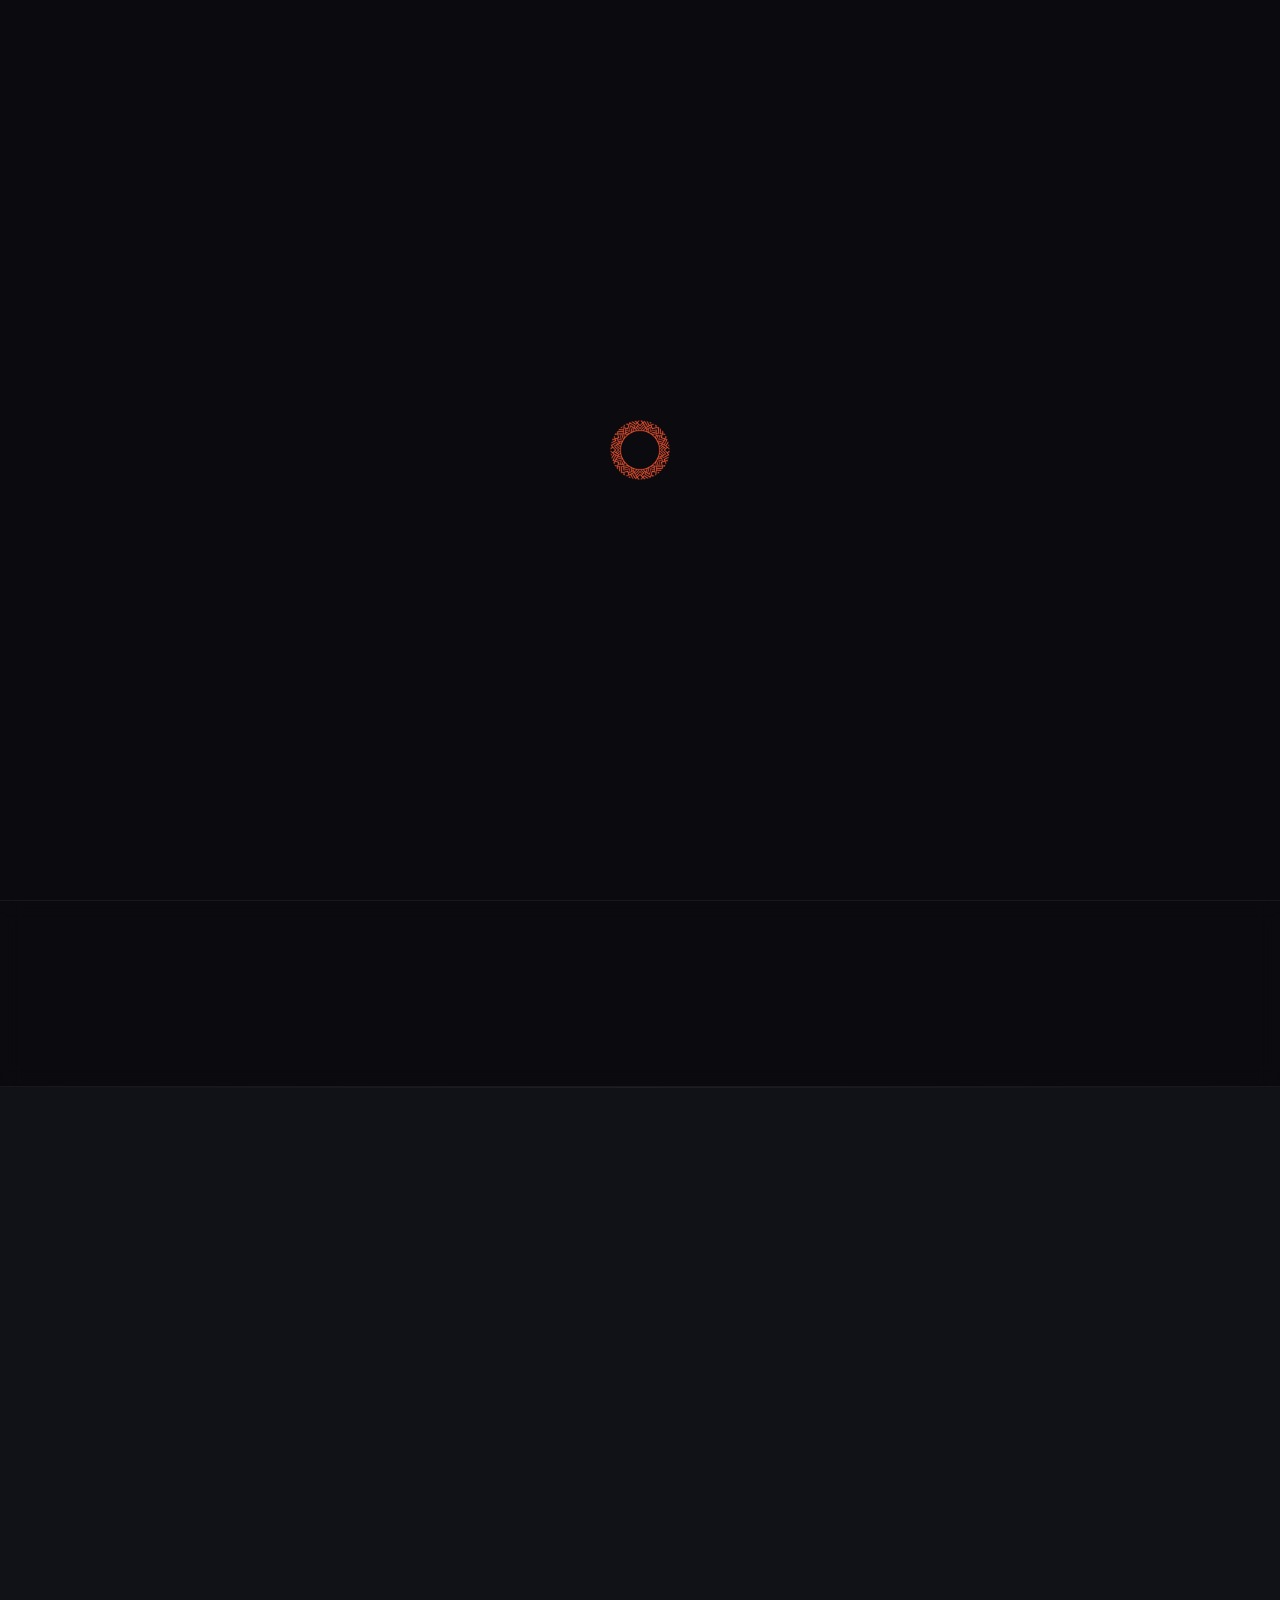
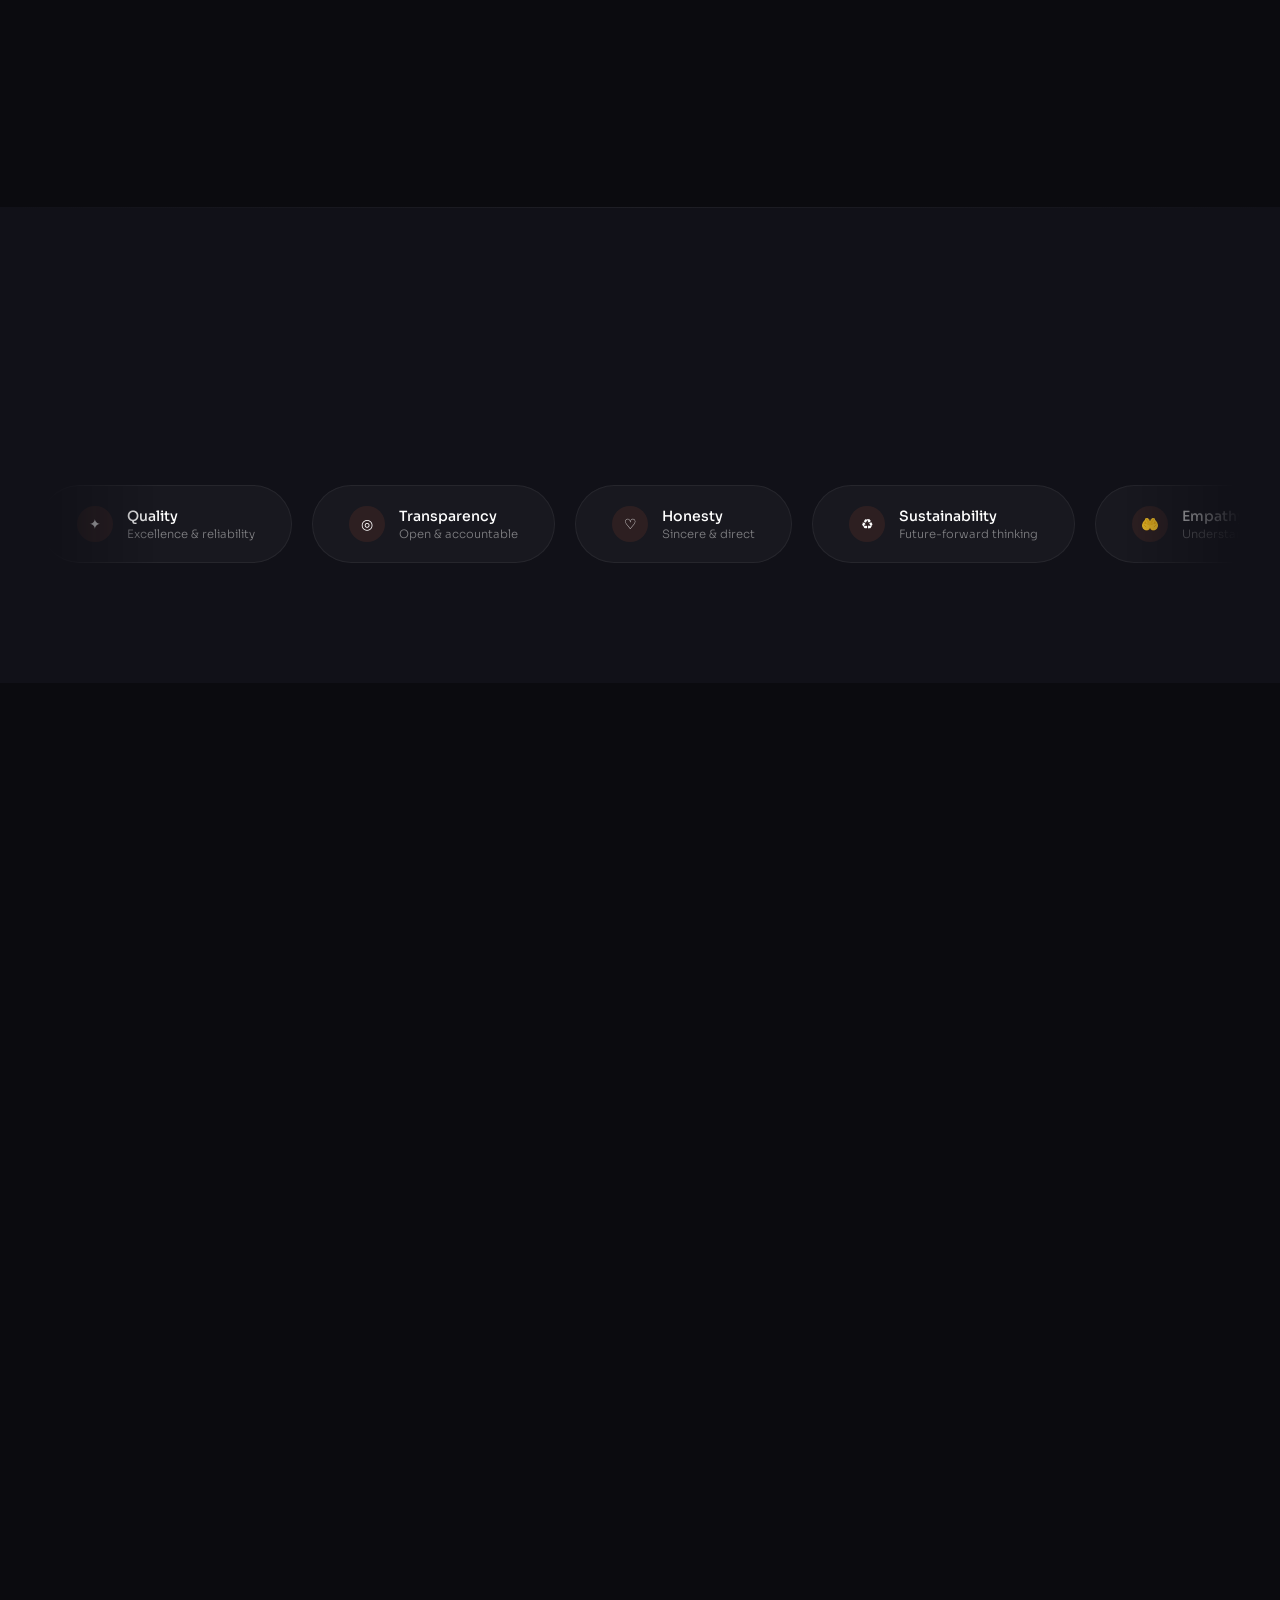
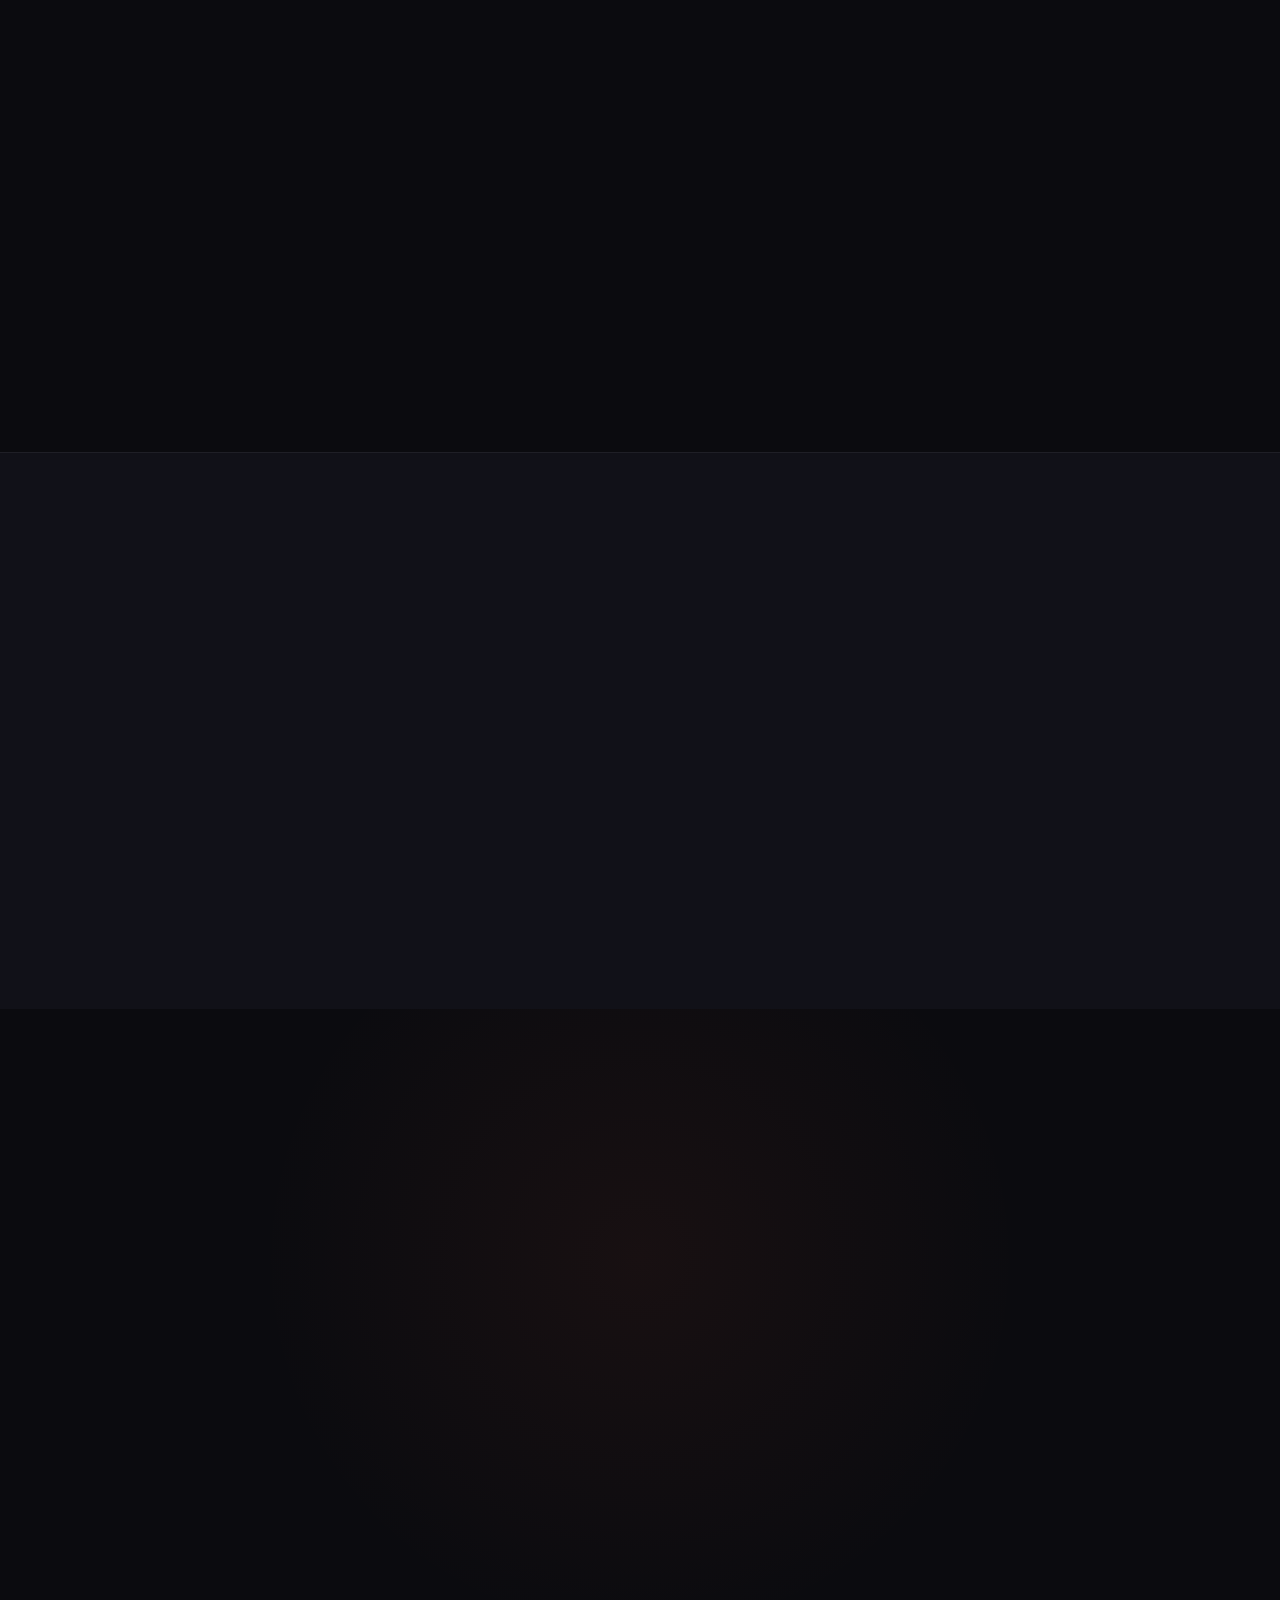
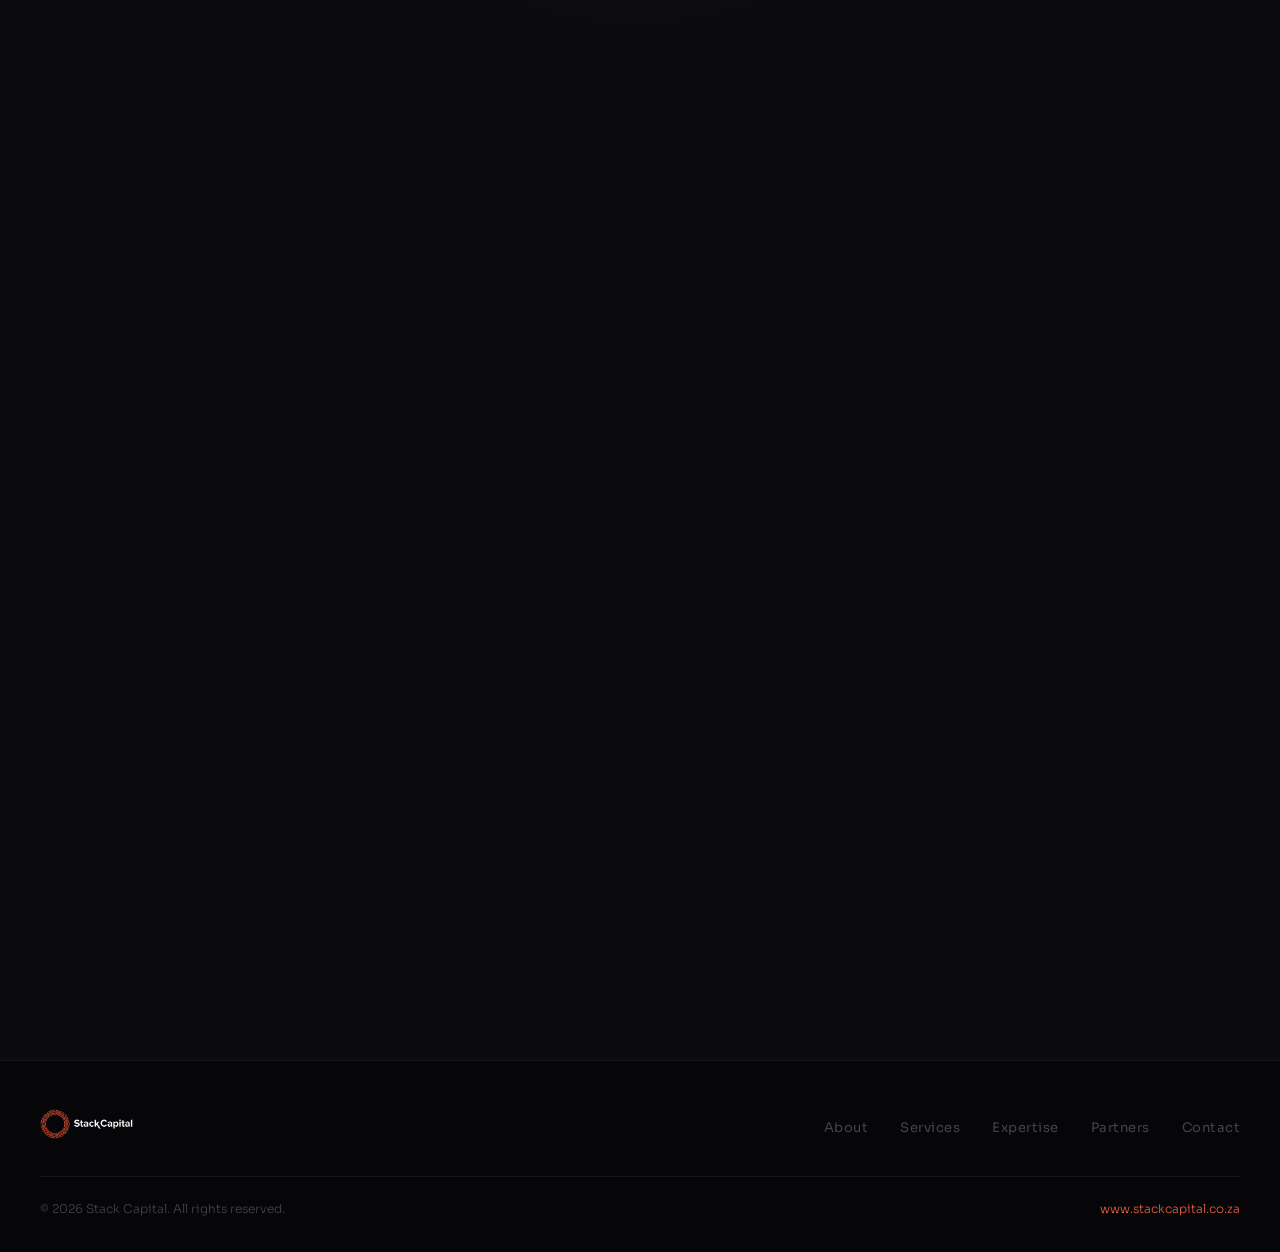
==== index.html @ e410961a "Update index.html" ====
<!DOCTYPE html>
<html lang="en">
<head>
<meta charset="UTF-8">
<meta name="viewport" content="width=device-width, initial-scale=1.0">
<title>Stack Capital | Strategy & Business Consultancy</title>
<link rel="preconnect" href="https://fonts.googleapis.com">
<link href="https://fonts.googleapis.com/css2?family=Cormorant+Garamond:ital,wght@0,400;0,600;0,700;1,400;1,600&family=Sora:wght@300;400;500;600;700&display=swap" rel="stylesheet">
<style>
/* ============================================================
   STACK CAPITAL â€” CINEMATIC LANDING
   Aesthetic: Dark luxe corporate + kinetic geometry
   ============================================================ */

:root {
  --coral: #E8603C;
  --coral-glow: #F07A5A;
  --coral-deep: #C44D2E;
  --dark-1: #0B0B0F;
  --dark-2: #111118;
  --dark-3: #1A1A24;
  --dark-4: #22222E;
  --cream: #FAF8F5;
  --offwhite: #F0EDE8;
  --warm-gray: #9A9490;
  --text-muted: rgba(255,255,255,0.45);
  --text-dim: rgba(255,255,255,0.25);
  --line: rgba(255,255,255,0.06);
  --font-display: 'Cormorant Garamond', Georgia, serif;
  --font-body: 'Sora', sans-serif;
}

*, *::before, *::after { margin: 0; padding: 0; box-sizing: border-box; }
html { scroll-behavior: smooth; }
body {
  font-family: var(--font-body);
  background: var(--dark-1);
  color: white;
  overflow-x: hidden;
  -webkit-font-smoothing: antialiased;
}

/* ===== PRELOADER ===== */
.preloader {
  position: fixed; inset: 0; z-index: 9999;
  background: var(--dark-1);
  display: flex; align-items: center; justify-content: center;
  transition: opacity 0.6s ease, visibility 0.6s ease;
}
.preloader.done { opacity: 0; visibility: hidden; pointer-events: none; }
.preloader-logo {
  width: 60px; height: 60px;
  animation: preloaderSpin 1.2s cubic-bezier(0.68, -0.55, 0.27, 1.55) infinite;
}
@keyframes preloaderSpin {
  0% { transform: rotate(0deg) scale(1); opacity: 0.7; }
  50% { transform: rotate(180deg) scale(1.1); opacity: 1; }
  100% { transform: rotate(360deg) scale(1); opacity: 0.7; }
}

/* ===== CANVAS BG ===== */
#gridCanvas {
  position: fixed; inset: 0; z-index: 0;
  pointer-events: none;
  opacity: 0.4;
}

/* ===== NAV ===== */
.nav {
  position: fixed; top: 0; left: 0; right: 0; z-index: 100;
  padding: 24px 0;
  transition: all 0.5s cubic-bezier(0.25, 0.46, 0.45, 0.94);
}
.nav.scrolled {
  padding: 16px 0;
  background: rgba(11, 11, 15, 0.85);
  backdrop-filter: blur(30px); -webkit-backdrop-filter: blur(30px);
  border-bottom: 1px solid var(--line);
}
.nav-inner {
  max-width: 1320px; margin: 0 auto; padding: 0 40px;
  display: flex; align-items: center; justify-content: space-between;
}
.nav-logo { height: 32px; width: auto; opacity: 0; animation: fadeIn 0.8s 1.8s ease forwards; }
.nav-links { display: flex; gap: 40px; list-style: none; align-items: center; }
.nav-links li { opacity: 0; animation: fadeIn 0.6s ease forwards; }
.nav-links li:nth-child(1) { animation-delay: 2s; }
.nav-links li:nth-child(2) { animation-delay: 2.1s; }
.nav-links li:nth-child(3) { animation-delay: 2.2s; }
.nav-links li:nth-child(4) { animation-delay: 2.3s; }
.nav-links li:nth-child(5) { animation-delay: 2.4s; }
.nav-links a {
  color: var(--text-muted); text-decoration: none;
  font-size: 0.82rem; font-weight: 400; letter-spacing: 1.5px;
  text-transform: uppercase; transition: all 0.4s ease;
  position: relative;
}
.nav-links a::after {
  content: ''; position: absolute; bottom: -6px; left: 50%; width: 0; height: 1px;
  background: var(--coral); transition: all 0.4s ease; transform: translateX(-50%);
}
.nav-links a:hover { color: white; }
.nav-links a:hover::after { width: 100%; }
.nav-cta {
  color: white !important; background: var(--coral);
  padding: 10px 28px; border-radius: 4px;
  font-weight: 500 !important; letter-spacing: 1px !important;
  transition: all 0.4s ease !important;
}
.nav-cta::after { display: none !important; }
.nav-cta:hover { background: var(--coral-glow); transform: translateY(-1px); box-shadow: 0 8px 32px rgba(232,96,60,0.3); }

.hamburger {
  display: none; cursor: pointer; flex-direction: column; gap: 6px;
  background: none; border: none; padding: 4px;
}
.hamburger span {
  width: 26px; height: 1.5px; background: rgba(255,255,255,0.6);
  transition: all 0.3s ease;
}

/* ===== HERO ===== */
.hero {
  min-height: 100vh; position: relative; z-index: 1;
  display: flex; align-items: center; justify-content: center;
  overflow: hidden;
}
.hero-bg-gradient {
  position: absolute; inset: 0;
  background:
    radial-gradient(ellipse 80% 60% at 20% 50%, rgba(232,96,60,0.06) 0%, transparent 60%),
    radial-gradient(ellipse 60% 80% at 80% 30%, rgba(232,96,60,0.04) 0%, transparent 60%),
    radial-gradient(ellipse 40% 40% at 50% 80%, rgba(232,96,60,0.03) 0%, transparent 50%);
  pointer-events: none;
}

/* Floating geometric accents */
.geo-float {
  position: absolute; pointer-events: none; z-index: 0;
}
.geo-ring {
  width: 300px; height: 300px; border: 1px solid rgba(232,96,60,0.08);
  border-radius: 50%; top: 15%; right: 8%;
  animation: geoSpin 40s linear infinite, geoFloat 8s ease-in-out infinite;
}
.geo-ring::before {
  content: ''; position: absolute; inset: 20px;
  border: 1px solid rgba(232,96,60,0.05); border-radius: 50%;
}
.geo-diamond {
  width: 120px; height: 120px; border: 1px solid rgba(255,255,255,0.04);
  bottom: 20%; left: 6%; transform: rotate(45deg);
  animation: geoFloat 10s ease-in-out 2s infinite;
}
.geo-line {
  width: 200px; height: 1px; background: linear-gradient(90deg, transparent, rgba(232,96,60,0.15), transparent);
  top: 35%; left: -50px;
  animation: geoSlide 12s ease-in-out infinite;
}
.geo-dots {
  width: 4px; height: 4px; background: var(--coral); border-radius: 50%;
  bottom: 35%; right: 15%; opacity: 0.3;
  animation: geoPulse 3s ease-in-out infinite;
  box-shadow:
    30px -20px 0 rgba(232,96,60,0.2),
    60px 10px 0 rgba(232,96,60,0.15),
    15px 35px 0 rgba(232,96,60,0.1);
}

@keyframes geoSpin { to { transform: rotate(360deg); } }
@keyframes geoFloat {
  0%, 100% { transform: translateY(0); }
  50% { transform: translateY(-20px); }
}
@keyframes geoSlide {
  0%, 100% { transform: translateX(0); opacity: 0.5; }
  50% { transform: translateX(100px); opacity: 1; }
}
@keyframes geoPulse {
  0%, 100% { opacity: 0.3; transform: scale(1); }
  50% { opacity: 0.6; transform: scale(1.5); }
}

.hero-content {
  position: relative; z-index: 2;
  text-align: center; max-width: 900px; padding: 0 40px;
}

/* Logo icon reveal */
.hero-icon-wrap {
  margin-bottom: 48px; display: inline-block;
  opacity: 0; animation: logoReveal 1.2s 0.5s cubic-bezier(0.25, 0.46, 0.45, 0.94) forwards;
}
.hero-icon {
  width: 80px; height: 80px;
  animation: logoBreath 4s ease-in-out 2s infinite;
  filter: drop-shadow(0 0 40px rgba(232,96,60,0.2));
}
@keyframes logoReveal {
  from { opacity: 0; transform: scale(0.5) rotate(-30deg); }
  to { opacity: 1; transform: scale(1) rotate(0deg); }
}
@keyframes logoBreath {
  0%, 100% { filter: drop-shadow(0 0 30px rgba(232,96,60,0.15)); }
  50% { filter: drop-shadow(0 0 60px rgba(232,96,60,0.3)); }
}

/* Tagline above heading */
.hero-tag {
  font-size: 0.72rem; font-weight: 500; letter-spacing: 5px;
  text-transform: uppercase; color: var(--coral);
  margin-bottom: 32px;
  opacity: 0; animation: slideUp 0.8s 0.9s ease forwards;
}
.hero-tag::before, .hero-tag::after {
  content: '\2014\2014'; margin: 0 16px; opacity: 0.4;
}

/* Main heading â€” word-by-word reveal */
.hero-heading {
  font-family: var(--font-display);
  font-size: clamp(3rem, 7vw, 5.5rem);
  font-weight: 600; line-height: 1.05;
  margin-bottom: 32px;
  color: white;
}
.hero-heading .word {
  display: inline-block;
  opacity: 0;
  transform: translateY(60px) rotateX(20deg);
  animation: wordReveal 0.9s cubic-bezier(0.25, 0.46, 0.45, 0.94) forwards;
}
.hero-heading .word:nth-child(1) { animation-delay: 1.1s; }
.hero-heading .word:nth-child(2) { animation-delay: 1.2s; }
.hero-heading .word:nth-child(3) { animation-delay: 1.35s; }
.hero-heading .word:nth-child(4) { animation-delay: 1.5s; }
.hero-heading .word:nth-child(5) { animation-delay: 1.65s; }
.hero-heading .word.accent { color: var(--coral); font-style: italic; }
.hero-heading br + .word { }

@keyframes wordReveal {
  to { opacity: 1; transform: translateY(0) rotateX(0deg); }
}

/* Subheading */
.hero-sub {
  font-size: 1.1rem; line-height: 1.85; color: var(--text-muted);
  max-width: 560px; margin: 0 auto 48px;
  font-weight: 300;
  opacity: 0; animation: slideUp 0.8s 1.9s ease forwards;
}

/* CTA buttons */
.hero-ctas {
  display: flex; gap: 20px; justify-content: center; align-items: center;
  opacity: 0; animation: slideUp 0.8s 2.2s ease forwards;
}
.cta-primary {
  display: inline-flex; align-items: center; gap: 12px;
  background: var(--coral); color: white;
  padding: 18px 40px; border-radius: 4px; text-decoration: none;
  font-size: 0.88rem; font-weight: 500; letter-spacing: 1px;
  text-transform: uppercase; transition: all 0.4s ease;
  position: relative; overflow: hidden; border: none; cursor: pointer;
}
.cta-primary::before {
  content: ''; position: absolute; inset: 0;
  background: linear-gradient(90deg, transparent, rgba(255,255,255,0.15), transparent);
  transform: translateX(-100%); transition: transform 0.6s ease;
}
.cta-primary:hover::before { transform: translateX(100%); }
.cta-primary:hover {
  background: var(--coral-glow); transform: translateY(-2px);
  box-shadow: 0 12px 40px rgba(232,96,60,0.35);
}
.cta-primary .arrow {
  transition: transform 0.3s ease; font-size: 1.1rem;
}
.cta-primary:hover .arrow { transform: translateX(4px); }

.cta-secondary {
  display: inline-flex; align-items: center; gap: 10px;
  color: rgba(255,255,255,0.6); text-decoration: none;
  padding: 18px 32px; font-size: 0.88rem; font-weight: 400;
  letter-spacing: 1px; text-transform: uppercase;
  border: 1px solid rgba(255,255,255,0.12); border-radius: 4px;
  transition: all 0.4s ease;
}
.cta-secondary:hover {
  color: white; border-color: rgba(255,255,255,0.3);
  background: rgba(255,255,255,0.04);
}

@keyframes slideUp {
  from { opacity: 0; transform: translateY(30px); }
  to { opacity: 1; transform: translateY(0); }
}
@keyframes fadeIn {
  from { opacity: 0; }
  to { opacity: 1; }
}

/* Scroll indicator */
.scroll-hint {
  position: absolute; bottom: 40px; left: 50%; transform: translateX(-50%);
  display: flex; flex-direction: column; align-items: center; gap: 10px;
  opacity: 0; animation: slideUp 0.6s 3s ease forwards;
}
.scroll-hint span {
  font-size: 0.65rem; letter-spacing: 3px; text-transform: uppercase;
  color: var(--text-dim);
}
.scroll-line {
  width: 1px; height: 48px; background: rgba(255,255,255,0.1);
  position: relative; overflow: hidden;
}
.scroll-line::after {
  content: ''; position: absolute; top: -100%; left: 0;
  width: 100%; height: 50%; background: var(--coral);
  animation: scrollDrop 2s ease-in-out infinite;
}
@keyframes scrollDrop {
  0% { top: -50%; }
  100% { top: 150%; }
}

/* ===== TRUST BAR ===== */
.trust-bar {
  position: relative; z-index: 1;
  padding: 56px 0;
  border-top: 1px solid var(--line);
  border-bottom: 1px solid var(--line);
  background: rgba(11, 11, 15, 0.6);
  backdrop-filter: blur(10px);
}
.trust-inner {
  max-width: 1320px; margin: 0 auto; padding: 0 40px;
  display: flex; align-items: center; justify-content: space-between;
}
.trust-stat {
  text-align: center; flex: 1;
  opacity: 0; transform: translateY(20px);
  transition: all 0.8s cubic-bezier(0.25, 0.46, 0.45, 0.94);
}
.trust-stat.visible { opacity: 1; transform: translateY(0); }
.trust-stat:not(:last-child) {
  border-right: 1px solid var(--line);
}
.trust-number {
  font-family: var(--font-display); font-size: 3.2rem; font-weight: 700;
  color: white; line-height: 1; margin-bottom: 8px;
}
.trust-number .counter-suffix { color: var(--coral); }
.trust-label {
  font-size: 0.72rem; letter-spacing: 2.5px; text-transform: uppercase;
  color: var(--text-dim); font-weight: 400;
}
.trust-divider {
  width: 1px; height: 60px; background: var(--line); flex-shrink: 0;
}

/* ===== ABOUT SECTION ===== */
.about-section {
  position: relative; z-index: 1;
  padding: 160px 0;
  background: var(--dark-2);
}
.about-section::before {
  content: ''; position: absolute; top: 0; left: 0; right: 0; height: 1px;
  background: linear-gradient(90deg, transparent, var(--line), transparent);
}
.about-inner {
  max-width: 1320px; margin: 0 auto; padding: 0 40px;
  display: grid; grid-template-columns: 1fr 1fr; gap: 100px; align-items: center;
}
.about-visual { position: relative; }
.about-image-frame {
  position: relative; border-radius: 8px; overflow: hidden;
  aspect-ratio: 4/5; background: var(--dark-3);
  display: flex; align-items: center; justify-content: center;
  border: 1px solid rgba(255,255,255,0.05);
}
.about-image-frame::before {
  content: ''; position: absolute; inset: 0;
  background: radial-gradient(circle at 30% 40%, rgba(232,96,60,0.08), transparent 60%);
}
.about-image-frame img { width: 50%; height: auto; position: relative; z-index: 1; }
.about-frame-accent {
  position: absolute; top: -16px; left: -16px; right: 16px; bottom: 16px;
  border: 1px solid rgba(232,96,60,0.12); border-radius: 8px;
  z-index: -1;
}
.about-badge {
  position: absolute; bottom: -24px; right: -24px;
  background: var(--coral); color: white;
  padding: 28px; border-radius: 8px; text-align: center; z-index: 2;
  box-shadow: 0 16px 48px rgba(232,96,60,0.3);
}
.about-badge-year {
  font-family: var(--font-display); font-size: 2.8rem; font-weight: 700; line-height: 1;
}
.about-badge-label {
  font-size: 0.65rem; letter-spacing: 2px; text-transform: uppercase; opacity: 0.8; margin-top: 4px;
}
.about-text { }
.label {
  font-size: 0.7rem; font-weight: 500; letter-spacing: 4px;
  text-transform: uppercase; color: var(--coral); margin-bottom: 20px;
  display: inline-block;
}
.heading-lg {
  font-family: var(--font-display); font-size: clamp(2.2rem, 4vw, 3rem);
  font-weight: 600; line-height: 1.15; margin-bottom: 32px; color: white;
}
.heading-lg em { color: var(--coral); font-style: italic; }
.body-text {
  font-size: 1rem; line-height: 1.9; color: var(--text-muted);
  font-weight: 300; margin-bottom: 20px;
}
.about-features {
  display: grid; grid-template-columns: 1fr 1fr; gap: 16px; margin-top: 40px;
}
.about-feat {
  padding: 24px; border-radius: 6px;
  background: rgba(255,255,255,0.02); border: 1px solid var(--line);
  transition: all 0.4s ease;
}
.about-feat:hover {
  border-color: rgba(232,96,60,0.25); background: rgba(232,96,60,0.04);
  transform: translateY(-3px);
}
.about-feat h4 {
  font-size: 0.88rem; font-weight: 600; margin-bottom: 6px; color: white;
}
.about-feat p {
  font-size: 0.78rem; color: var(--text-muted); line-height: 1.5; font-weight: 300;
}

/* ===== SERVICES ===== */
.services-section {
  position: relative; z-index: 1;
  padding: 160px 0; background: var(--dark-1);
}
.services-inner {
  max-width: 1320px; margin: 0 auto; padding: 0 40px;
}
.services-header {
  text-align: center; max-width: 600px; margin: 0 auto 80px;
}
.services-header .body-text { font-size: 1.05rem; }
.services-grid {
  display: grid; grid-template-columns: repeat(3, 1fr); gap: 24px;
}
.service-card {
  padding: 48px 36px; border-radius: 8px;
  background: rgba(255,255,255,0.02); border: 1px solid var(--line);
  position: relative; overflow: hidden; transition: all 0.5s ease;
  cursor: default;
}
.service-card::before {
  content: ''; position: absolute; top: 0; left: 0;
  width: 100%; height: 2px; background: var(--coral);
  transform: scaleX(0); transform-origin: left; transition: transform 0.5s ease;
}
.service-card:hover::before { transform: scaleX(1); }
.service-card:hover {
  background: rgba(255,255,255,0.04); border-color: rgba(232,96,60,0.15);
  transform: translateY(-8px);
  box-shadow: 0 24px 64px rgba(0,0,0,0.3);
}
.service-num {
  font-family: var(--font-display); font-size: 3rem; font-weight: 700;
  color: rgba(232,96,60,0.1); line-height: 1; margin-bottom: 24px;
  transition: color 0.4s ease;
}
.service-card:hover .service-num { color: rgba(232,96,60,0.2); }
.service-card h3 {
  font-family: var(--font-display); font-size: 1.4rem; font-weight: 600;
  color: white; margin-bottom: 16px; line-height: 1.3;
}
.service-card p {
  font-size: 0.88rem; line-height: 1.7; color: var(--text-muted); font-weight: 300;
}

/* ===== VALUES RIBBON ===== */
.values-section {
  position: relative; z-index: 1;
  padding: 120px 0; background: var(--dark-2);
  overflow: hidden;
}
.values-section::before {
  content: ''; position: absolute; top: 0; left: 0; right: 0; height: 1px;
  background: linear-gradient(90deg, transparent, var(--line), transparent);
}
.values-inner {
  max-width: 1320px; margin: 0 auto; padding: 0 40px;
}
.values-header { text-align: center; margin-bottom: 64px; }
.values-track {
  display: flex; gap: 20px; overflow: hidden;
  mask-image: linear-gradient(90deg, transparent, black 10%, black 90%, transparent);
  -webkit-mask-image: linear-gradient(90deg, transparent, black 10%, black 90%, transparent);
}
.values-scroll {
  display: flex; gap: 20px; animation: scrollValues 30s linear infinite;
  flex-shrink: 0;
}
@keyframes scrollValues {
  0% { transform: translateX(0); }
  100% { transform: translateX(calc(-50% - 10px)); }
}
.value-pill {
  flex-shrink: 0; padding: 20px 36px; border-radius: 60px;
  background: rgba(255,255,255,0.03); border: 1px solid var(--line);
  display: flex; align-items: center; gap: 14px;
  white-space: nowrap; transition: all 0.4s ease;
}
.value-pill:hover {
  border-color: rgba(232,96,60,0.3); background: rgba(232,96,60,0.05);
}
.value-pill .v-icon {
  width: 36px; height: 36px; background: rgba(232,96,60,0.1);
  border-radius: 50%; display: flex; align-items: center; justify-content: center;
  font-size: 0.9rem; flex-shrink: 0;
}
.value-pill h4 { font-size: 0.88rem; font-weight: 500; color: white; }
.value-pill p {
  font-size: 0.72rem; color: var(--text-muted); font-weight: 300; margin-top: 2px;
}

/* ===== EXPERTISE SPLIT ===== */
.expertise-section {
  position: relative; z-index: 1;
  padding: 160px 0; background: var(--dark-1);
}
.expertise-inner {
  max-width: 1320px; margin: 0 auto; padding: 0 40px;
}
.expertise-header { text-align: center; margin-bottom: 80px; }
/* AFTER */
.expertise-grid { display: grid; grid-template-columns: repeat(3, 1fr); gap: 24px; }
.exp-panel {
  padding: 56px 48px; border-radius: 8px;
  background: rgba(255,255,255,0.02); border: 1px solid var(--line);
  transition: all 0.4s ease;
}
.exp-panel:hover {
  border-color: rgba(232,96,60,0.15);
  background: rgba(255,255,255,0.035);
}
.exp-panel h3 {
  font-family: var(--font-display); font-size: 1.8rem; font-weight: 600;
  color: white; margin-bottom: 28px;
}
.exp-list { list-style: none; }
.exp-list li {
  padding: 16px 0; border-bottom: 1px solid var(--line);
  color: var(--text-muted); font-size: 0.88rem; line-height: 1.6; font-weight: 300;
  display: flex; align-items: flex-start; gap: 14px; transition: color 0.3s;
}
.exp-list li:last-child { border-bottom: none; }
.exp-list li::before {
  content: ''; width: 6px; height: 6px; border-radius: 50%;
  background: var(--coral); flex-shrink: 0; margin-top: 7px;
  opacity: 0.6;
}
.exp-list li:hover { color: rgba(255,255,255,0.7); }

/* ===== PARTNERS ===== */
.partners-section {
  position: relative; z-index: 1;
  padding: 100px 0; background: var(--dark-2);
  border-top: 1px solid var(--line);
}
.partners-inner {
  max-width: 1320px; margin: 0 auto; padding: 0 40px;
}
.partners-header { text-align: center; margin-bottom: 56px; }
.partners-regions { display: grid; grid-template-columns: 1fr 1fr; gap: 48px; }
.region-title {
  font-family: var(--font-display); font-size: 1.3rem; font-weight: 600;
  margin-bottom: 24px; color: white;
  padding-bottom: 12px; border-bottom: 1px solid rgba(232,96,60,0.3);
  display: inline-block;
}
.partner-grid { display: grid; grid-template-columns: repeat(3, 1fr); gap: 12px; }
.partner-pill {
  padding: 20px 16px; border-radius: 6px; text-align: center;
  background: rgba(255,255,255,0.02); border: 1px solid var(--line);
  font-size: 0.78rem; font-weight: 500; color: var(--text-muted);
  transition: all 0.3s ease; letter-spacing: 0.3px;
}
.partner-pill:hover {
  border-color: rgba(232,96,60,0.25); color: white;
  transform: translateY(-2px);
}

/* ===== CTA / CONTACT ===== */
.contact-section {
  position: relative; z-index: 1;
  padding: 160px 0; background: var(--dark-1);
  overflow: hidden;
}
.contact-section::before {
  content: ''; position: absolute; top: -200px; left: 50%; transform: translateX(-50%);
  width: 900px; height: 900px;
  background: radial-gradient(circle, rgba(232,96,60,0.06) 0%, transparent 60%);
  border-radius: 50%; pointer-events: none;
}
.contact-inner {
  max-width: 1320px; margin: 0 auto; padding: 0 40px;
}
.contact-header { text-align: center; margin-bottom: 72px; }
.contact-cards { display: grid; grid-template-columns: repeat(3, 1fr); gap: 24px; margin-bottom: 64px; }
.contact-card {
  padding: 40px 32px; border-radius: 8px; text-align: center;
  background: rgba(255,255,255,0.02); border: 1px solid var(--line);
  transition: all 0.4s ease;
}
.contact-card:hover {
  border-color: rgba(232,96,60,0.2); transform: translateY(-4px);
  background: rgba(255,255,255,0.04);
}
.cc-icon {
  width: 52px; height: 52px; margin: 0 auto 20px;
  background: rgba(232,96,60,0.1); border-radius: 8px;
  display: flex; align-items: center; justify-content: center;
  font-size: 1.2rem;
}
.contact-card h4 { font-size: 1rem; font-weight: 600; margin-bottom: 12px; color: white; }
.contact-card p { font-size: 0.85rem; line-height: 1.7; color: var(--text-muted); font-weight: 300; }
.contact-card a { color: var(--coral-glow); text-decoration: none; transition: color 0.3s; }
.contact-card a:hover { color: var(--coral); }

.contact-form {
  max-width: 720px; margin: 0 auto;
  padding: 56px; border-radius: 8px;
  background: rgba(255,255,255,0.02); border: 1px solid var(--line);
}
.contact-form-header { text-align: center; margin-bottom: 40px; }
.contact-form-header h3 {
  font-family: var(--font-display); font-size: 1.6rem; font-weight: 600;
  color: white; margin-bottom: 8px;
}
.contact-form-header p { font-size: 0.85rem; color: var(--text-dim); font-weight: 300; }
.form-row { display: grid; grid-template-columns: 1fr 1fr; gap: 20px; margin-bottom: 20px; }
.form-group { margin-bottom: 20px; }
.form-group label {
  display: block; font-size: 0.72rem; font-weight: 500;
  letter-spacing: 1.5px; text-transform: uppercase;
  color: var(--text-dim); margin-bottom: 10px;
}
.form-group input, .form-group textarea {
  width: 100%; padding: 16px 20px;
  background: rgba(255,255,255,0.04); border: 1px solid rgba(255,255,255,0.08);
  border-radius: 4px; color: white; font-family: var(--font-body);
  font-size: 0.9rem; font-weight: 300; transition: all 0.3s; outline: none;
}
.form-group input:focus, .form-group textarea:focus {
  border-color: var(--coral); background: rgba(232,96,60,0.04);
}
.form-group input::placeholder, .form-group textarea::placeholder {
  color: var(--text-dim); font-weight: 300;
}
.form-group textarea { resize: vertical; min-height: 130px; }
.form-submit { text-align: center; margin-top: 12px; }

/* ===== FOOTER ===== */
.footer {
  padding: 48px 0 36px; background: #060609;
  border-top: 1px solid var(--line);
}
.footer-inner {
  max-width: 1320px; margin: 0 auto; padding: 0 40px;
}
.footer-top {
  display: flex; justify-content: space-between; align-items: center;
  padding-bottom: 32px; border-bottom: 1px solid var(--line); margin-bottom: 24px;
}
.footer-logo { height: 30px; width: auto; }
.footer-links { display: flex; gap: 32px; list-style: none; }
.footer-links a {
  color: var(--text-dim); text-decoration: none; font-size: 0.82rem;
  letter-spacing: 0.5px; transition: color 0.3s;
}
.footer-links a:hover { color: var(--coral); }
.footer-bottom { display: flex; justify-content: space-between; align-items: center; }
.footer-bottom p { color: var(--text-dim); font-size: 0.75rem; font-weight: 300; }
.footer-bottom a { color: var(--coral); text-decoration: none; }

/* ===== SCROLL REVEALS ===== */
.sr {
  opacity: 0; transform: translateY(50px);
  transition: all 0.9s cubic-bezier(0.25, 0.46, 0.45, 0.94);
}
.sr.visible { opacity: 1; transform: translateY(0); }
.sr-d1 { transition-delay: 0.1s; }
.sr-d2 { transition-delay: 0.2s; }
.sr-d3 { transition-delay: 0.3s; }
.sr-d4 { transition-delay: 0.4s; }
.sr-d5 { transition-delay: 0.5s; }
.sr-d6 { transition-delay: 0.6s; }

/* ===== RESPONSIVE ===== */
@media (max-width: 992px) {
  .about-inner { grid-template-columns: 1fr; gap: 60px; }
  .services-grid { grid-template-columns: 1fr 1fr; }
  .expertise-grid { grid-template-columns: 1fr; }
  .partners-regions { grid-template-columns: 1fr; }
  .contact-cards { grid-template-columns: 1fr; }
  .trust-inner { flex-wrap: wrap; gap: 32px; }
  .trust-stat:not(:last-child) { border-right: none; }
}
@media (max-width: 768px) {
  .nav-links { display: none; }
  .hamburger { display: flex; }
  .nav-links.active {
    display: flex; flex-direction: column;
    position: absolute; top: 100%; left: 0; right: 0;
    background: rgba(11,11,15,0.97); padding: 32px 40px; gap: 24px;
    backdrop-filter: blur(20px);
    border-bottom: 1px solid var(--line);
    animation: fadeIn 0.2s ease forwards;
  }
  .nav-links.active li { opacity: 1 !important; animation: none !important; }
  .nav-links.active li:nth-child(1) { animation: fadeIn 0.15s 0s ease forwards !important; }
  .nav-links.active li:nth-child(2) { animation: fadeIn 0.15s 0.05s ease forwards !important; }
  .nav-links.active li:nth-child(3) { animation: fadeIn 0.15s 0.1s ease forwards !important; }
  .nav-links.active li:nth-child(4) { animation: fadeIn 0.15s 0.15s ease forwards !important; }
  .nav-links.active li:nth-child(5) { animation: fadeIn 0.15s 0.2s ease forwards !important; }
/* AFTER */
.hero-heading { font-size: clamp(2.4rem, 8vw, 3.5rem); }
.hero-heading .word { display: inline; }
.hero-tag { white-space: nowrap; letter-spacing: 3px; font-size: 0.62rem; }
  .hero-ctas { flex-direction: column; align-items: stretch; }
  .services-grid { grid-template-columns: 1fr; }
  .partner-grid { grid-template-columns: 1fr 1fr; }
  .form-row { grid-template-columns: 1fr; }
  .contact-form { padding: 36px 28px; }
  .about-features { grid-template-columns: 1fr; }
  .footer-top { flex-direction: column; gap: 20px; }
  .footer-bottom { flex-direction: column; gap: 12px; text-align: center; }
  .geo-ring { width: 200px; height: 200px; }
}
</style>
<!-- Google tag (gtag.js) -->
<script async src="https://www.googletagmanager.com/gtag/js?id=G-2QB4TPWSZK"></script>
<script>
  window.dataLayer = window.dataLayer || [];
  function gtag(){dataLayer.push(arguments);}
  gtag('js', new Date());
  gtag('config', 'G-2QB4TPWSZK');
</script>   
</head>
<body>
<canvas id="bgCanvas" style="position:fixed;top:0;left:0;width:100%;height:100%;z-index:0;pointer-events:none;opacity:0.35;"></canvas>

<!-- PRELOADER -->
<div class="preloader" id="preloader">
  <img class="preloader-logo" src="[data-uri]" alt="">
</div>

<!-- BACKGROUND GRID -->
<canvas id="gridCanvas"></canvas>

<!-- NAV -->
<nav class="nav" id="nav">
  <div class="nav-inner">
    <a href="#">
      <img class="nav-logo" src="[data-uri]" alt="Stack Capital">
    </a>
    <ul class="nav-links" id="navLinks">
      <li><a href="#about">About</a></li>
      <li><a href="#services">Services</a></li>
      <li><a href="#expertise">Expertise</a></li>
      <li><a href="#partners">Partners</a></li>
      <li><a href="#contact" class="nav-cta">Get in Touch</a></li>
    </ul>
    <button class="hamburger" id="hamburger" aria-label="Menu">
      <span></span><span></span><span></span>
    </button>
  </div>
</nav>

<!-- HERO -->
<section class="hero" id="hero">
  <div class="hero-bg-gradient"></div>
  <div class="geo-float geo-ring"></div>
  <div class="geo-float geo-diamond"></div>
  <div class="geo-float geo-line"></div>
  <div class="geo-float geo-dots"></div>
  <div class="hero-content">
    <div class="hero-icon-wrap">
      <img class="hero-icon" src="[data-uri]" alt="">
    </div>
    <div class="hero-tag">Strategy &middot; Consulting &middot; Growth</div>
    <h1 class="hero-heading">
      <span class="word">Your</span>
      <span class="word">Growth,</span>
      <span class="word accent">Engineered.</span>
    </h1>
    <p class="hero-sub">Trusted partners in Strategy and Execution — powering business transformation across Southern Africa. From Gaborone to Johannesburg.</p>
    <div class="hero-ctas">
      <a href="#contact" class="cta-primary">Start a Conversation <span class="arrow">&#8594;</span></a>
      <a href="#services" class="cta-secondary">Explore Services</a>
    </div>
  </div>
<!-- AFTER — remove the text, keep only the line -->
<div class="scroll-hint">
  <div class="scroll-line"></div>
</div>
</section>

<!-- TRUST BAR -->
<section class="trust-bar">
  <div class="trust-inner">
    <div class="trust-stat" data-delay="0">
      <div class="trust-number"><span class="counter" data-target="2022">0</span></div>
      <div class="trust-label">Year Founded</div>
    </div>
    <div class="trust-stat" data-delay="100">
      <div class="trust-number"><span class="counter" data-target="2">0</span><span class="counter-suffix"> Countries</span></div>
      <div class="trust-label">Botswana &amp; South Africa</div>
    </div>
    <div class="trust-stat" data-delay="200">
      <div class="trust-number"><span class="counter" data-target="9">0</span><span class="counter-suffix">+</span></div>
      <div class="trust-label">Trusted Partners</div>
    </div>
    <div class="trust-stat" data-delay="300">
      <div class="trust-number"><span class="counter" data-target="7">0</span><span class="counter-suffix"> Services</span></div>
      <div class="trust-label">Consulting Verticals</div>
    </div>
  </div>
</section>

<!-- ABOUT -->
<section class="about-section" id="about">
  <div class="about-inner">
    <div class="about-visual sr">
      <div class="about-frame-accent"></div>
      <div class="about-image-frame">
        <img src="[data-uri]" alt="Stack Capital">
      </div>
      <div class="about-badge">
        <div class="about-badge-year">2022</div>
        <div class="about-badge-label">Est. Gaborone</div>
      </div>
    </div>
    <div class="about-text">
      <div class="label sr">About Us</div>
      <h2 class="heading-lg sr sr-d1">Empowering Growth<br>Across <em>Southern Africa</em></h2>
      <p class="body-text sr sr-d2">Founded in 2022 in Gaborone, Botswana, we have extensive experience helping businesses identify and prioritize the best opportunities for growth. We approach our clients' challenges with passion and energy, conducting exhaustive research and tailored data analysis.</p>
      <p class="body-text sr sr-d3">In 2024 we expanded into neighbouring South Africa, establishing our presence in Johannesburg &#8212; cementing our position as a leading player in the regional tech and business consultancy industry.</p>
      <div class="about-features sr sr-d4">
        <div class="about-feat"><h4>&#128202; Data-Driven</h4><p>Insights powered by deep analytics and research</p></div>
        <div class="about-feat"><h4>&#127758; Regional Reach</h4><p>Offices in Botswana and South Africa</p></div>
        <div class="about-feat"><h4>&#129309; Client-Tailored</h4><p>Solutions for your unique challenges</p></div>
        <div class="about-feat"><h4>&#9889; Agile Approach</h4><p>Fast-moving, adaptable, responsive</p></div>
      </div>
    </div>
  </div>
</section>

<!-- SERVICES -->
<section class="services-section" id="services">
  <div class="services-inner">
    <div class="services-header">
      <div class="label sr">What We Do</div>
      <h2 class="heading-lg sr sr-d1">Our Services</h2>
      <p class="body-text sr sr-d2">Comprehensive consulting solutions tailored to drive your business forward in an increasingly competitive landscape.</p>
    </div>
    <div class="services-grid">
      <div class="service-card sr sr-d1"><div class="service-num">01</div><h3>Strategy &amp; Corporate Governance</h3><p>Specializing in strategy and corporate governance consulting. Assessing and building solutions tailored for each client.</p></div>
      <div class="service-card sr sr-d2"><div class="service-num">02</div><h3>Sustainability &amp; ESG Integration</h3><p>Identifying market opportunities and conducting due diligence. Integrating sustainability and ESG factors into strategy.</p></div>
      <div class="service-card sr sr-d3"><div class="service-num">03</div><h3>Management Support &amp; Decision Advising</h3><p>Advising management teams on strategic and operational decisions using SWOT and TOWS frameworks.</p></div>
      <div class="service-card sr sr-d4"><div class="service-num">04</div><h3>Digital Transformation</h3><p>Increasing efficiency through digital transformation. Addressing evolving customer demands with process redesign.</p></div>
      <div class="service-card sr sr-d5"><div class="service-num">05</div><h3>Analytics for Strategic Transformation</h3><p>Leveraging advanced analytics to transform business data into a strategic asset driving performance.</p></div>
      <div class="service-card sr sr-d6"><div class="service-num">06</div><h3>Capability Building &amp; Org Development</h3><p>Building individual and organizational capabilities. Developing structure, culture, and processes.</p></div>
    </div>
  </div>
</section>

<!-- VALUES -->
<section class="values-section">
  <div class="values-inner">
    <div class="values-header">
      <div class="label sr">Our Values</div>
      <h2 class="heading-lg sr sr-d1">What Guides Us</h2>
    </div>
    <div class="values-track">
      <div class="values-scroll">
        <div class="value-pill"><div class="v-icon">&#10022;</div><div><h4>Quality</h4><p>Excellence &amp; reliability</p></div></div>
        <div class="value-pill"><div class="v-icon">&#9678;</div><div><h4>Transparency</h4><p>Open &amp; accountable</p></div></div>
        <div class="value-pill"><div class="v-icon">&#9825;</div><div><h4>Honesty</h4><p>Sincere &amp; direct</p></div></div>
        <div class="value-pill"><div class="v-icon">&#9851;</div><div><h4>Sustainability</h4><p>Future-forward thinking</p></div></div>
        <div class="value-pill"><div class="v-icon">&#129330;</div><div><h4>Empathy</h4><p>Understanding perspectives</p></div></div>
        <div class="value-pill"><div class="v-icon">&#9878;</div><div><h4>Professionalism</h4><p>Ethical excellence</p></div></div>
        <div class="value-pill"><div class="v-icon">&#9733;</div><div><h4>Excellence</h4><p>Surpassing standards</p></div></div>
        <div class="value-pill"><div class="v-icon">&#9670;</div><div><h4>Purpose</h4><p>Bold, ambitious outcomes</p></div></div>
        <!-- Duplicate for seamless scroll -->
        <div class="value-pill"><div class="v-icon">&#10022;</div><div><h4>Quality</h4><p>Excellence &amp; reliability</p></div></div>
        <div class="value-pill"><div class="v-icon">&#9678;</div><div><h4>Transparency</h4><p>Open &amp; accountable</p></div></div>
        <div class="value-pill"><div class="v-icon">&#9825;</div><div><h4>Honesty</h4><p>Sincere &amp; direct</p></div></div>
        <div class="value-pill"><div class="v-icon">&#9851;</div><div><h4>Sustainability</h4><p>Future-forward thinking</p></div></div>
        <div class="value-pill"><div class="v-icon">&#129330;</div><div><h4>Empathy</h4><p>Understanding perspectives</p></div></div>
        <div class="value-pill"><div class="v-icon">&#9878;</div><div><h4>Professionalism</h4><p>Ethical excellence</p></div></div>
        <div class="value-pill"><div class="v-icon">&#9733;</div><div><h4>Excellence</h4><p>Surpassing standards</p></div></div>
        <div class="value-pill"><div class="v-icon">&#9670;</div><div><h4>Purpose</h4><p>Bold, ambitious outcomes</p></div></div>
      </div>
    </div>
  </div>
</section>

<!-- EXPERTISE -->
<section class="expertise-section" id="expertise">
  <div class="expertise-inner">
    <div class="expertise-header">
      <div class="label sr">Deep Expertise</div>
      <h2 class="heading-lg sr sr-d1">Specialized Capabilities</h2>
    </div>
    <div class="expertise-grid">
      <div class="exp-panel sr sr-d1">
        <div class="label">Financial Analysis</div>
        <h3>Data-Driven Financial Intelligence</h3>
        <ul class="exp-list">
          <li>Financial health, profitability, and solvency assessment</li>
          <li>Ratio analysis and industry benchmarking</li>
          <li>Financial planning, forecasting, and budgeting</li>
          <li>Valuation and investment analysis</li>
          <li>Scenario analysis and sensitivity testing</li>
          <li>Financial modelling for strategic planning &amp; M&amp;A</li>
          <li>Due diligence support for transactions</li>
          <li>Performance dashboards and KPI monitoring</li>
        </ul>
      </div>
      <div class="exp-panel sr sr-d2">
        <div class="label">ESG Advisory</div>
        <h3>Environmental, Social &amp; Governance</h3>
        <ul class="exp-list">
          <li>Tailored ESG strategies aligned with business goals</li>
          <li>ESG risk assessments and mitigation strategies</li>
          <li>Transparency, compliance with GRI and SASB standards</li>
          <li>Supply chain sustainability evaluation</li>
          <li>Climate change action and emissions reduction</li>
          <li>Social impact assessment and governance evaluation</li>
          <li>ESG integration in investment decisions</li>
          <li>Responsible procurement and supplier engagement</li>
        </ul>
      </div>
      <div class="exp-panel sr sr-d3">
        <div class="label">Virtual CFO</div>
        <h3>Strategic Financial Leadership</h3>
        <ul class="exp-list">
          <li>Full financial oversight without the cost of a full-time CFO</li>
          <li>Cash flow management and liquidity planning</li>
          <li>Budget development, monitoring, and variance analysis</li>
          <li>Financial reporting and board-ready presentation packs</li>
          <li>Fundraising support and investor relations</li>
          <li>Risk identification and internal controls advisory</li>
          <li>Business performance reviews and profitability analysis</li>
          <li>Strategic guidance during growth, restructuring, or exit</li>
        </ul>
      </div>
    </div>
  </div>
</section>

<!-- PARTNERS -->
  </div>
</section>

<!-- PARTNERS -->
<section class="partners-section" id="partners">
  <div class="partners-inner">
    <div class="partners-header">
      <div class="label sr">Trusted By</div>
      <h2 class="heading-lg sr sr-d1">Our Partners</h2>
    </div>
    <div class="partners-regions">
      <div class="sr sr-d1">
        <div class="region-title">South Africa</div>
        <div class="partner-grid">
          <div class="partner-pill">Affinity Human Capital</div>
          <div class="partner-pill">Veela Mining Solutions</div>
          <div class="partner-pill">Chepa Corporate Services</div>
          <div class="partner-pill">Voli Engineering</div>
           <div class="partner-pill">Gavanni Insure</div>
          <div class="partner-pill">Superbia Machining</div>
        </div>
      </div>
      <div class="sr sr-d2">
        <div class="region-title">Botswana</div>
        <div class="partner-grid">
          <div class="partner-pill">Shedol Fragrances</div>
           <div class="partner-pill">Calm Tissue</div>
          <div class="partner-pill">Pantone Reign</div>
           <div class="partner-pill">Petrohyper</div>
          <div class="partner-pill">Bloom Sanitary Pads</div>
          <div class="partner-pill">The Bulb World</div>
        </div>
      </div>
    </div>
  </div>
</section>

<!-- CONTACT -->
<section class="contact-section" id="contact">
  <div class="contact-inner">
    <div class="contact-header">
      <div class="label sr">Get in Touch</div>
      <h2 class="heading-lg sr sr-d1">Let's Build, Connect<br>&amp; <em>Sustain</em></h2>
      <p class="body-text sr sr-d2" style="max-width:520px;margin:0 auto;">Ready to unlock the true potential of your enterprise? We'd love to hear from you.</p>
    </div>
    <div class="contact-cards">
      <div class="contact-card sr sr-d1">
        <div class="cc-icon">&#128205;</div>
        <h4>South Africa</h4>
        <p>676 Gallagher Ave,<br>The Link, Block A, Ground Floor<br>Waterfall, Midrand<br>Gauteng 1684</p>
      </div>
      <div class="contact-card sr sr-d2">
        <div class="cc-icon">&#128205;</div>
        <h4>Botswana</h4>
        <p>Plot 54368, Western Commercial Road<br>The Hub iTowers, CBD, Gaborone</p>
      </div>
      <div class="contact-card sr sr-d3">
        <div class="cc-icon">&#128222;</div>
        <h4>Contact</h4>
        <!-- AFTER -->
<p><a href="mailto:info@stackcapital.co.za">info@stackcapital.co.za</a><br>
<a href="https://wa.me/27060847735" target="_blank" style="color:inherit; display:inline-flex; align-items:center; gap:6px;">
  <svg xmlns="http://www.w3.org/2000/svg" width="16" height="16" viewBox="0 0 24 24" fill="#25D366"><path d="M17.472 14.382c-.297-.149-1.758-.867-2.03-.967-.273-.099-.471-.148-.67.15-.197.297-.767.966-.94 1.164-.173.199-.347.223-.644.075-.297-.15-1.255-.463-2.39-1.475-.883-.788-1.48-1.761-1.653-2.059-.173-.297-.018-.458.13-.606.134-.133.298-.347.446-.52.149-.174.198-.298.298-.497.099-.198.05-.371-.025-.52-.075-.149-.669-1.612-.916-2.207-.242-.579-.487-.5-.669-.51-.173-.008-.371-.01-.57-.01-.198 0-.52.074-.792.372-.272.297-1.04 1.016-1.04 2.479 0 1.462 1.065 2.875 1.213 3.074.149.198 2.096 3.2 5.077 4.487.709.306 1.262.489 1.694.625.712.227 1.36.195 1.871.118.571-.085 1.758-.719 2.006-1.413.248-.694.248-1.289.173-1.413-.074-.124-.272-.198-.57-.347m-5.421 7.403h-.004a9.87 9.87 0 01-5.031-1.378l-.361-.214-3.741.982.998-3.648-.235-.374a9.86 9.86 0 01-1.51-5.26c.001-5.45 4.436-9.884 9.888-9.884 2.64 0 5.122 1.03 6.988 2.898a9.825 9.825 0 012.893 6.994c-.003 5.45-4.437 9.884-9.885 9.884m8.413-18.297A11.815 11.815 0 0012.05 0C5.495 0 .16 5.335.157 11.892c0 2.096.547 4.142 1.588 5.945L.057 24l6.305-1.654a11.882 11.882 0 005.683 1.448h.005c6.554 0 11.89-5.335 11.893-11.893a11.821 11.821 0 00-3.48-8.413z"/></svg>
  +27 060 847 1735 (SA)
</a></p>
      </div>
    </div>
<form class="contact-form sr" id="contactForm" action="https://formspree.io/f/meelzwgo" method="POST">
      <div class="contact-form-header">
        <h3>Send Us a Message</h3>
        <p>We'll respond within 24 hours.</p>
      </div>
      <input type="hidden" name="_subject" value="New enquiry from Stack Capital website">
      <div class="form-row">
        <div class="form-group" style="margin-bottom:0"><label for="fc-name">Full Name</label><input type="text" id="fc-name" name="name" placeholder="John Doe" required></div>
        <div class="form-group" style="margin-bottom:0"><label for="fc-email">Email</label><input type="email" id="fc-email" name="email" placeholder="john@company.com" required></div>
      </div>
      <div class="form-group"><label for="fc-company">Company</label><input type="text" id="fc-company" name="company" placeholder="Your company name"></div>
      <div class="form-group"><label for="fc-message">Message</label><textarea id="fc-message" name="message" placeholder="Tell us about your project or inquiry..." required></textarea></div>
      <div class="form-submit">
        <button type="submit" class="cta-primary" id="submitBtn">Send Message <span class="arrow">&#8594;</span></button>
        <p id="formStatus" style="margin-top:16px;font-size:0.85rem;min-height:20px;color:var(--coral-glow);"></p>
      </div>
    </form>   
</section>

<!-- FOOTER -->
<footer class="footer">
  <div class="footer-inner">
    <div class="footer-top">
      <a href="#"><img class="footer-logo" src="[data-uri]" alt="Stack Capital"></a>
      <ul class="footer-links">
        <li><a href="#about">About</a></li>
        <li><a href="#services">Services</a></li>
        <li><a href="#expertise">Expertise</a></li>
        <li><a href="#partners">Partners</a></li>
        <li><a href="#contact">Contact</a></li>
      </ul>
    </div>
    <div class="footer-bottom">
      <p>&copy; 2026 Stack Capital. All rights reserved.</p>
      <p><a href="https://www.stackcapital.co.za">www.stackcapital.co.za</a></p>
    </div>
  </div>
</footer>

<script>
/* ===== PRELOADER ===== */
window.addEventListener('load', () => {
  setTimeout(() => document.getElementById('preloader').classList.add('done'), 800);
});

/* ===== ANIMATED GRID CANVAS ===== */
(function() {
  const canvas = document.getElementById('gridCanvas');
  const ctx = canvas.getContext('2d');
  let w, h, particles = [], mouse = { x: -1000, y: -1000 };

  function resize() {
    w = canvas.width = window.innerWidth;
    h = canvas.height = window.innerHeight;
  }
  resize();
  window.addEventListener('resize', resize);
  document.addEventListener('mousemove', e => { mouse.x = e.clientX; mouse.y = e.clientY; });

  // Create grid points
  const spacing = 80;
  function initParticles() {
    particles = [];
    for (let x = 0; x < w + spacing; x += spacing) {
      for (let y = 0; y < h + spacing; y += spacing) {
        particles.push({
          ox: x, oy: y, x, y,
          vx: 0, vy: 0
        });
      }
    }
  }
  initParticles();
  window.addEventListener('resize', initParticles);

  function animate() {
    ctx.clearRect(0, 0, w, h);
    particles.forEach(p => {
      const dx = mouse.x - p.x;
      const dy = mouse.y - p.y;
      const dist = Math.sqrt(dx * dx + dy * dy);
      const maxDist = 150;
      if (dist < maxDist) {
        const force = (maxDist - dist) / maxDist * 0.8;
        p.vx -= (dx / dist) * force;
        p.vy -= (dy / dist) * force;
      }
      p.vx += (p.ox - p.x) * 0.03;
      p.vy += (p.oy - p.y) * 0.03;
      p.vx *= 0.92;
      p.vy *= 0.92;
      p.x += p.vx;
      p.y += p.vy;

      const distFromCenter = Math.sqrt(
        Math.pow(p.x - w/2, 2) + Math.pow(p.y - h/2, 2)
      );
      const alpha = Math.max(0.015, 0.06 - distFromCenter / (w * 0.8) * 0.06);

      ctx.beginPath();
      ctx.arc(p.x, p.y, 1, 0, Math.PI * 2);
      ctx.fillStyle = `rgba(232, 96, 60, ${alpha})`;
      ctx.fill();
    });

    // Draw subtle connections
    for (let i = 0; i < particles.length; i++) {
      for (let j = i + 1; j < particles.length; j++) {
        const dx = particles[i].x - particles[j].x;
        const dy = particles[i].y - particles[j].y;
        const d = dx * dx + dy * dy;
        if (d < spacing * spacing * 1.5) {
          ctx.beginPath();
          ctx.moveTo(particles[i].x, particles[i].y);
          ctx.lineTo(particles[j].x, particles[j].y);
          ctx.strokeStyle = `rgba(232, 96, 60, 0.02)`;
          ctx.stroke();
        }
      }
    }
    requestAnimationFrame(animate);
  }
  animate();
})();

/* ===== NAVBAR ===== */
const nav = document.getElementById('nav');
window.addEventListener('scroll', () => nav.classList.toggle('scrolled', window.scrollY > 80));

const hamburger = document.getElementById('hamburger');
const navLinks = document.getElementById('navLinks');
hamburger.addEventListener('click', () => {
  navLinks.classList.toggle('active');
  const s = hamburger.querySelectorAll('span');
  if (navLinks.classList.contains('active')) {
    s[0].style.transform = 'rotate(45deg) translate(5px, 6px)';
    s[1].style.opacity = '0';
    s[2].style.transform = 'rotate(-45deg) translate(5px, -6px)';
  } else {
    s.forEach(x => { x.style.transform = ''; x.style.opacity = ''; });
  }
});
navLinks.querySelectorAll('a').forEach(a => a.addEventListener('click', () => {
  navLinks.classList.remove('active');
  hamburger.querySelectorAll('span').forEach(x => { x.style.transform = ''; x.style.opacity = ''; });
}));

/* ===== SCROLL REVEALS ===== */
const observer = new IntersectionObserver((entries) => {
  entries.forEach(entry => {
    if (entry.isIntersecting) entry.target.classList.add('visible');
  });
}, { threshold: 0.1, rootMargin: '0px 0px -60px 0px' });
document.querySelectorAll('.sr, .trust-stat').forEach(el => observer.observe(el));

/* ===== ANIMATED COUNTERS ===== */
const counterObserver = new IntersectionObserver((entries) => {
  entries.forEach(entry => {
    if (entry.isIntersecting) {
      const el = entry.target;
      const target = parseInt(el.dataset.target);
      const duration = target > 100 ? 2000 : 1200;
      const start = performance.now();
      const startVal = target > 100 ? target - 30 : 0;
      function tick(now) {
        const elapsed = now - start;
        const progress = Math.min(elapsed / duration, 1);
        const eased = 1 - Math.pow(1 - progress, 3);
        el.textContent = Math.round(startVal + (target - startVal) * eased);
        if (progress < 1) requestAnimationFrame(tick);
      }
      requestAnimationFrame(tick);
      counterObserver.unobserve(el);
    }
  });
}, { threshold: 0.5 });
document.querySelectorAll('.counter').forEach(el => counterObserver.observe(el));

/* ===== SMOOTH SCROLL ===== */
document.querySelectorAll('a[href^="#"]').forEach(a => {
  a.addEventListener('click', function(e) {
    e.preventDefault();
    const t = document.querySelector(this.getAttribute('href'));
    if (t) t.scrollIntoView({ behavior: 'smooth', block: 'start' });
  });
   
/* ===== FORM SUBMIT ===== */
async function handleSubmit(btn) {
  const form = btn.closest('.contact-form');
  const data = {
    name: form.querySelector('[name="name"]').value,
    email: form.querySelector('[name="email"]').value,
    company: form.querySelector('[name="company"]').value,
    message: form.querySelector('[name="message"]').value,
  };
  btn.innerHTML = 'Sending...';
  btn.disabled = true;
  try {
    const res = await fetch('https://formspree.io/f/meelzwgo', {
      method: 'POST',
      headers: { 'Content-Type': 'application/json', 'Accept': 'application/json' },
      body: JSON.stringify(data)
    });
    if (res.ok) {
      btn.innerHTML = 'Message Sent! &#10003;';
      btn.style.background = '#2ecc71';
      form.querySelectorAll('input, textarea').forEach(el => el.value = '');
      setTimeout(() => {
        btn.innerHTML = 'Send Message <span class="arrow">&#8594;</span>';
        btn.style.background = '';
        btn.disabled = false;
      }, 4000);
    } else { throw new Error(); }
  } catch {
    btn.innerHTML = 'Failed — Try Again';
    btn.style.background = '#e74c3c';
    btn.disabled = false;
    setTimeout(() => {
      btn.innerHTML = 'Send Message <span class="arrow">&#8594;</span>';
      btn.style.background = '';
    }, 3000);
  }
}
   // ===== BACKGROUND PARTICLE NETWORK =====
(function() {
  const canvas = document.getElementById('bgCanvas');
  const ctx = canvas.getContext('2d');
  let W, H, particles;
  const CORAL = '232,96,60';
  const COUNT = 55;
  const MAX_DIST = 160;

  function resize() {
    W = canvas.width = window.innerWidth;
    H = canvas.height = window.innerHeight;
  }

  function Particle() {
    this.x = Math.random() * W;
    this.y = Math.random() * H;
    this.vx = (Math.random() - 0.5) * 0.3;
    this.vy = (Math.random() - 0.5) * 0.3;
    this.r = Math.random() * 1.5 + 0.5;
    this.opacity = Math.random() * 0.4 + 0.1;
  }

  Particle.prototype.update = function() {
    this.x += this.vx;
    this.y += this.vy;
    if (this.x < 0 || this.x > W) this.vx *= -1;
    if (this.y < 0 || this.y > H) this.vy *= -1;
  };

  function init() {
    resize();
    particles = Array.from({ length: COUNT }, () => new Particle());
  }

  function draw() {
    ctx.clearRect(0, 0, W, H);
    for (let i = 0; i < particles.length; i++) {
      const p = particles[i];
      p.update();
      // Draw dot
      ctx.beginPath();
      ctx.arc(p.x, p.y, p.r, 0, Math.PI * 2);
      ctx.fillStyle = `rgba(${CORAL},${p.opacity})`;
      ctx.fill();
      // Draw connecting lines
      for (let j = i + 1; j < particles.length; j++) {
        const q = particles[j];
        const dx = p.x - q.x, dy = p.y - q.y;
        const dist = Math.sqrt(dx * dx + dy * dy);
        if (dist < MAX_DIST) {
          ctx.beginPath();
          ctx.moveTo(p.x, p.y);
          ctx.lineTo(q.x, q.y);
          ctx.strokeStyle = `rgba(${CORAL},${0.08 * (1 - dist / MAX_DIST)})`;
          ctx.lineWidth = 0.5;
          ctx.stroke();
        }
      }
    }
    requestAnimationFrame(draw);
  }

  window.addEventListener('resize', resize);
  init();
  draw();
})();
</script>
</body>
</html>
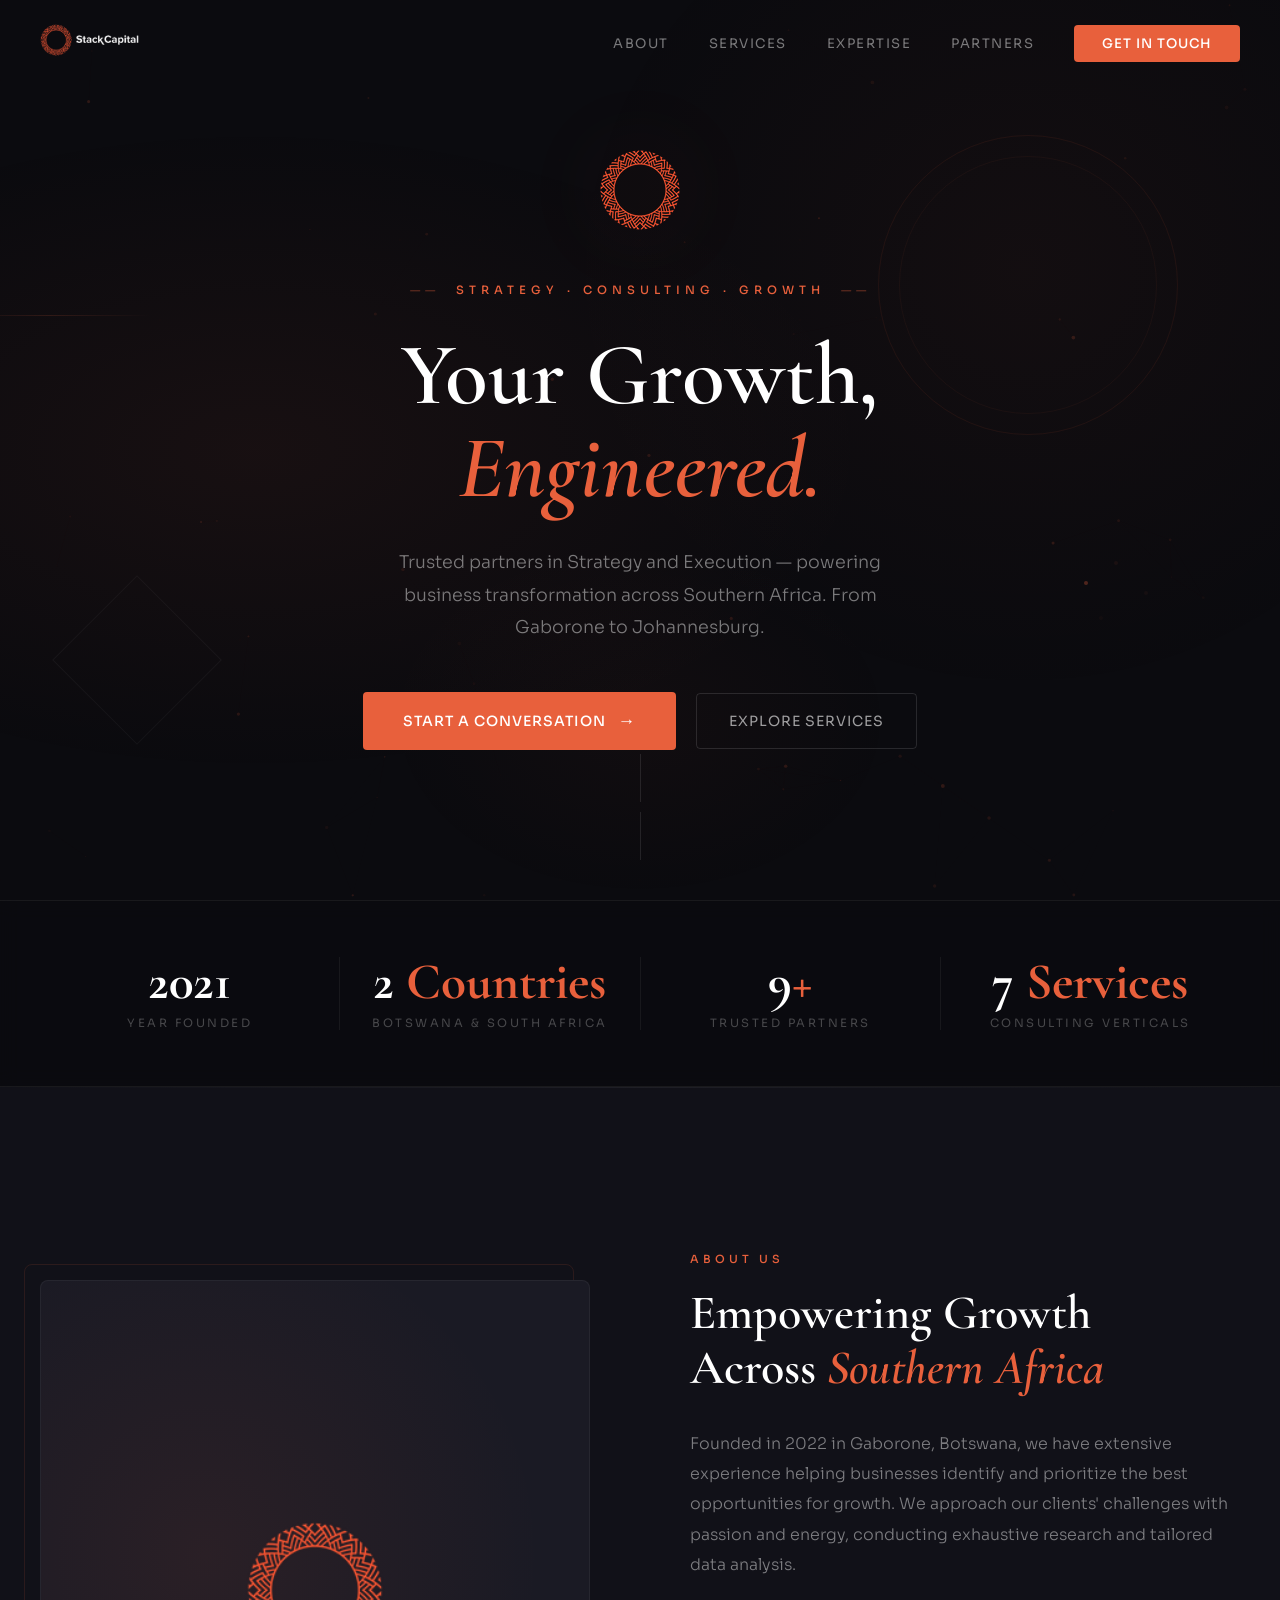
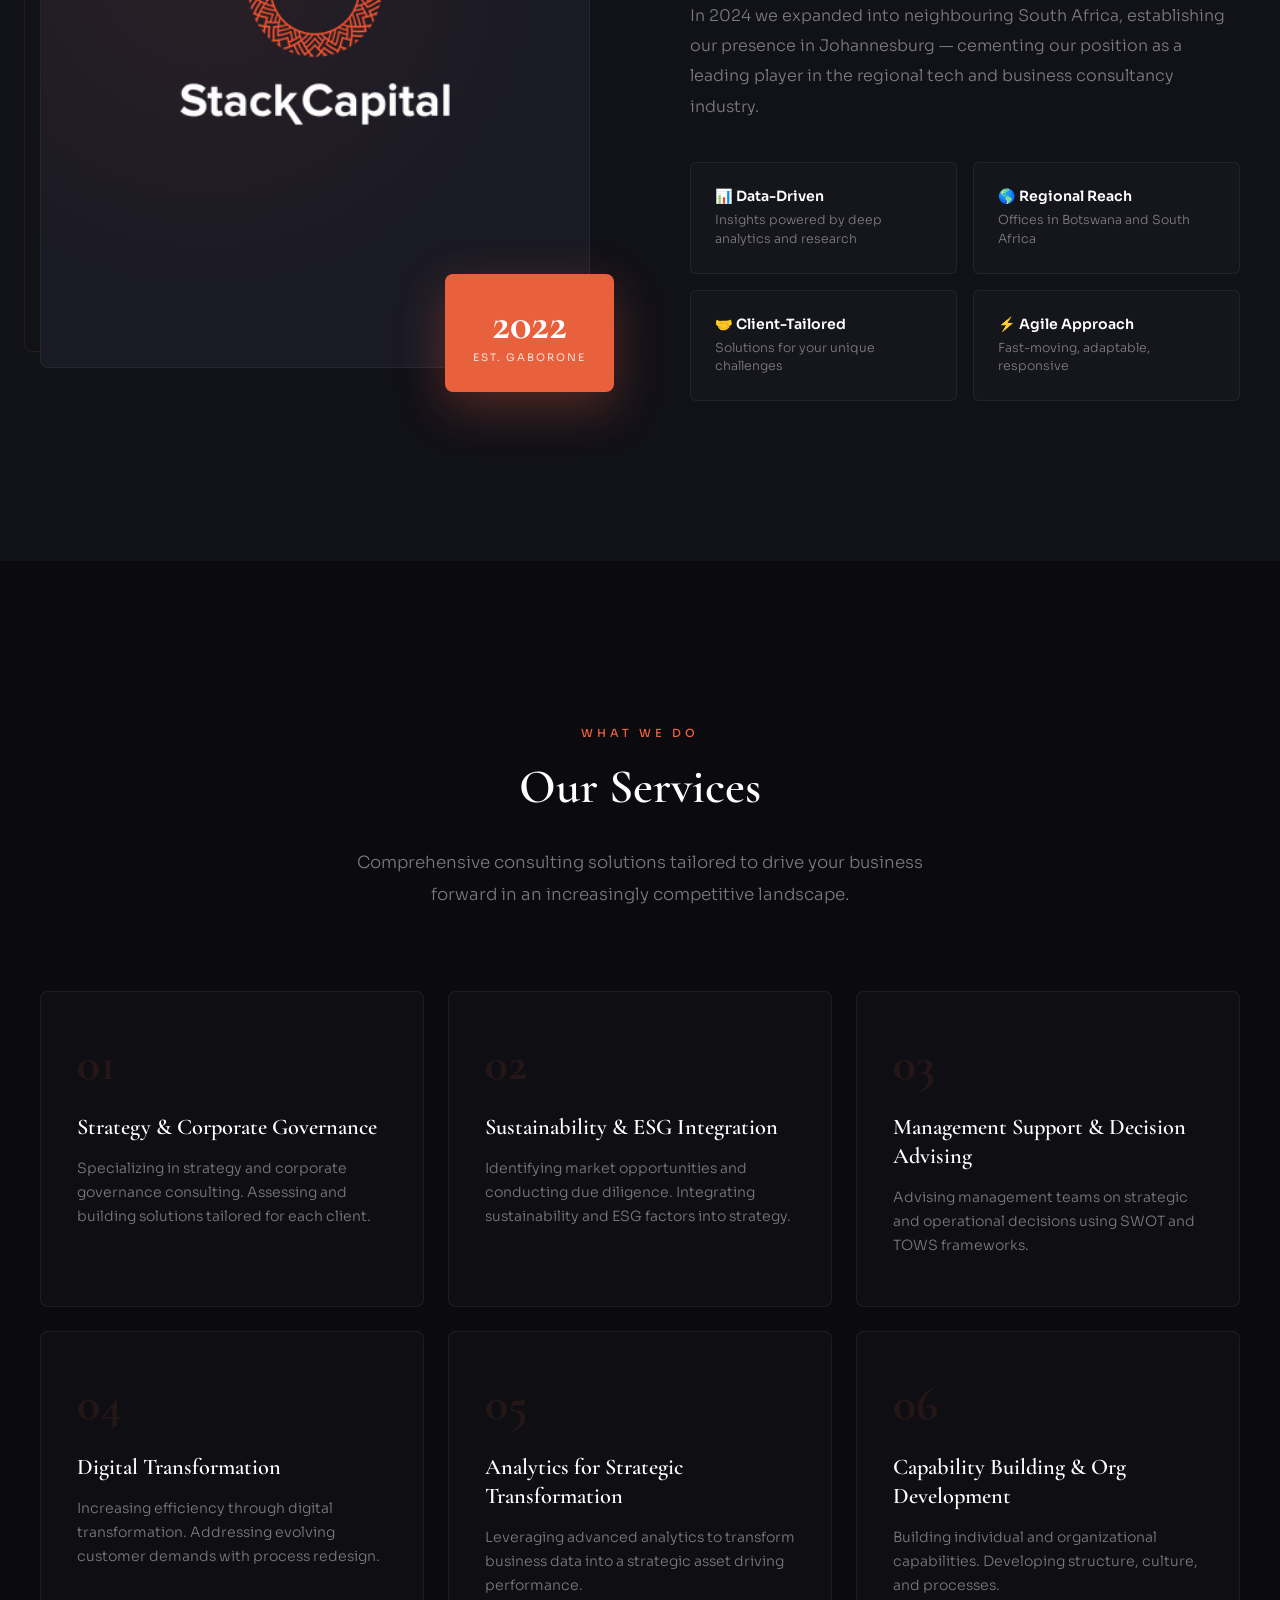
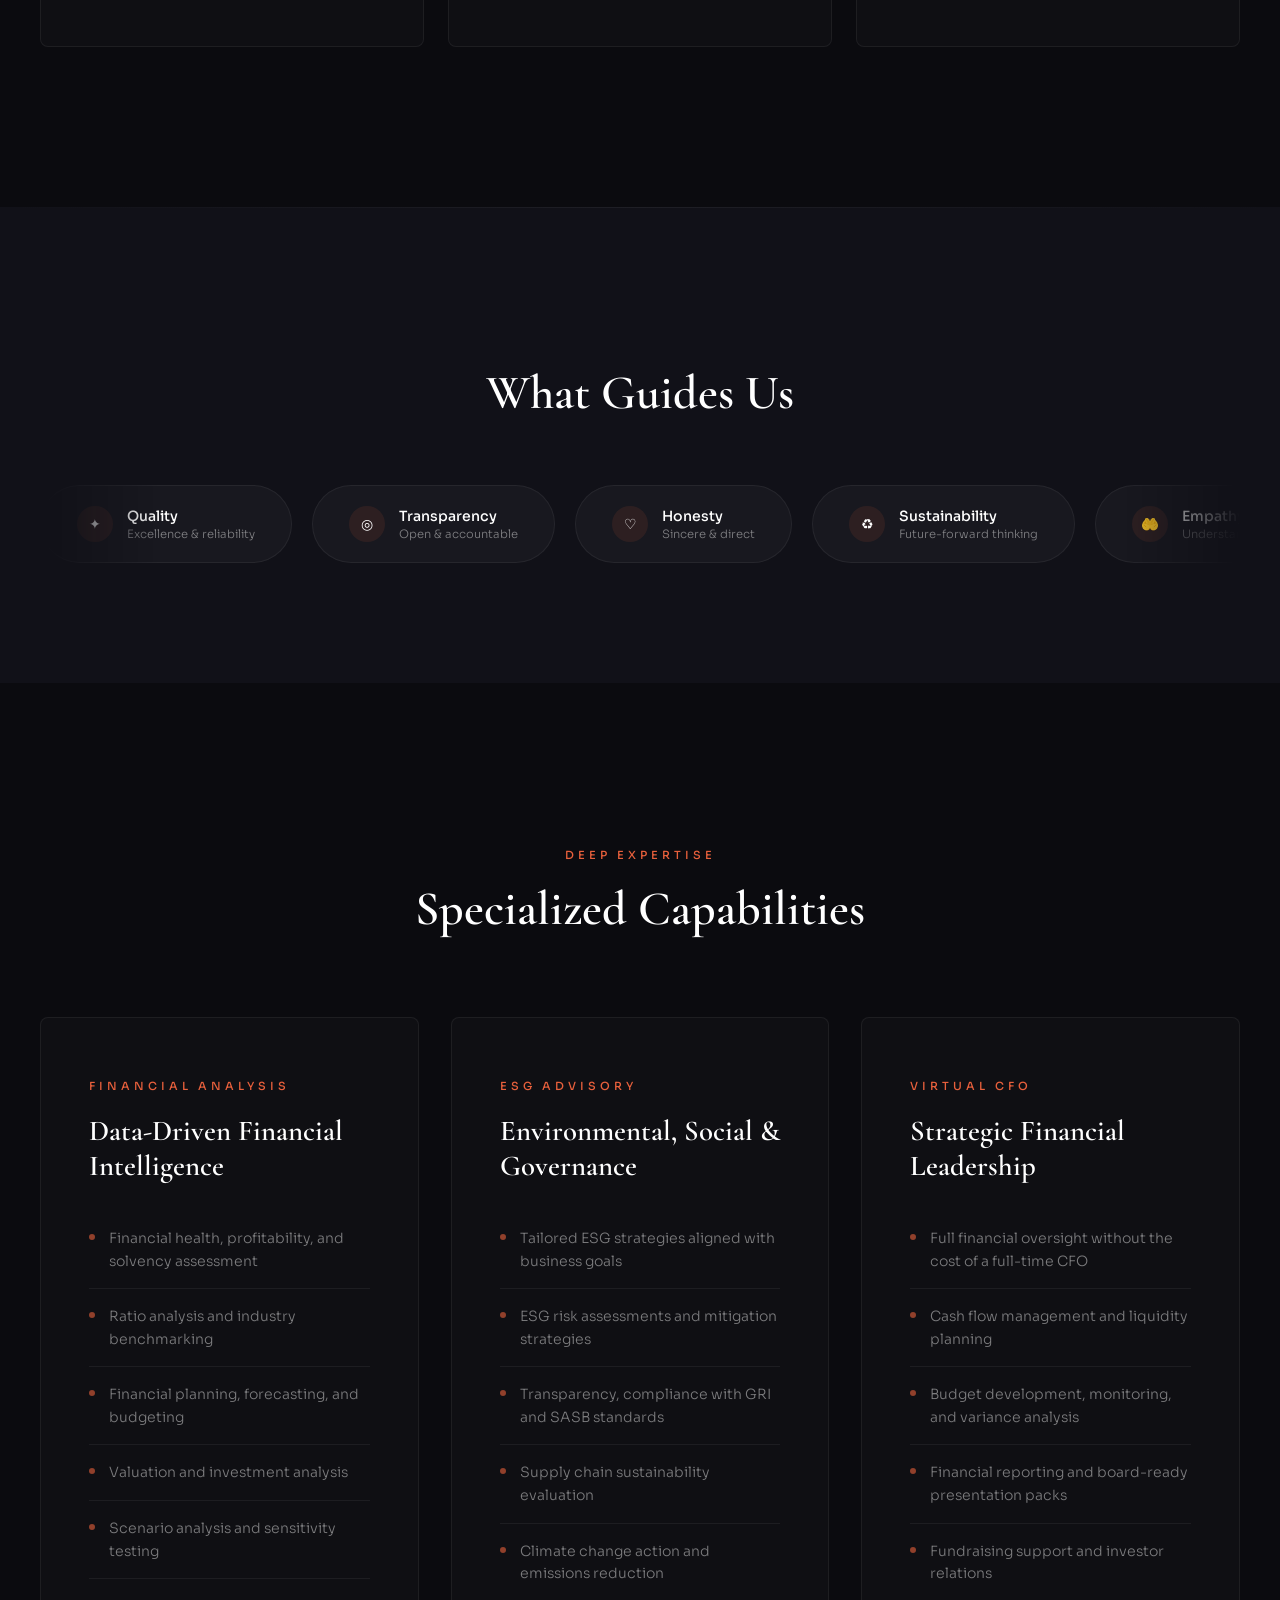
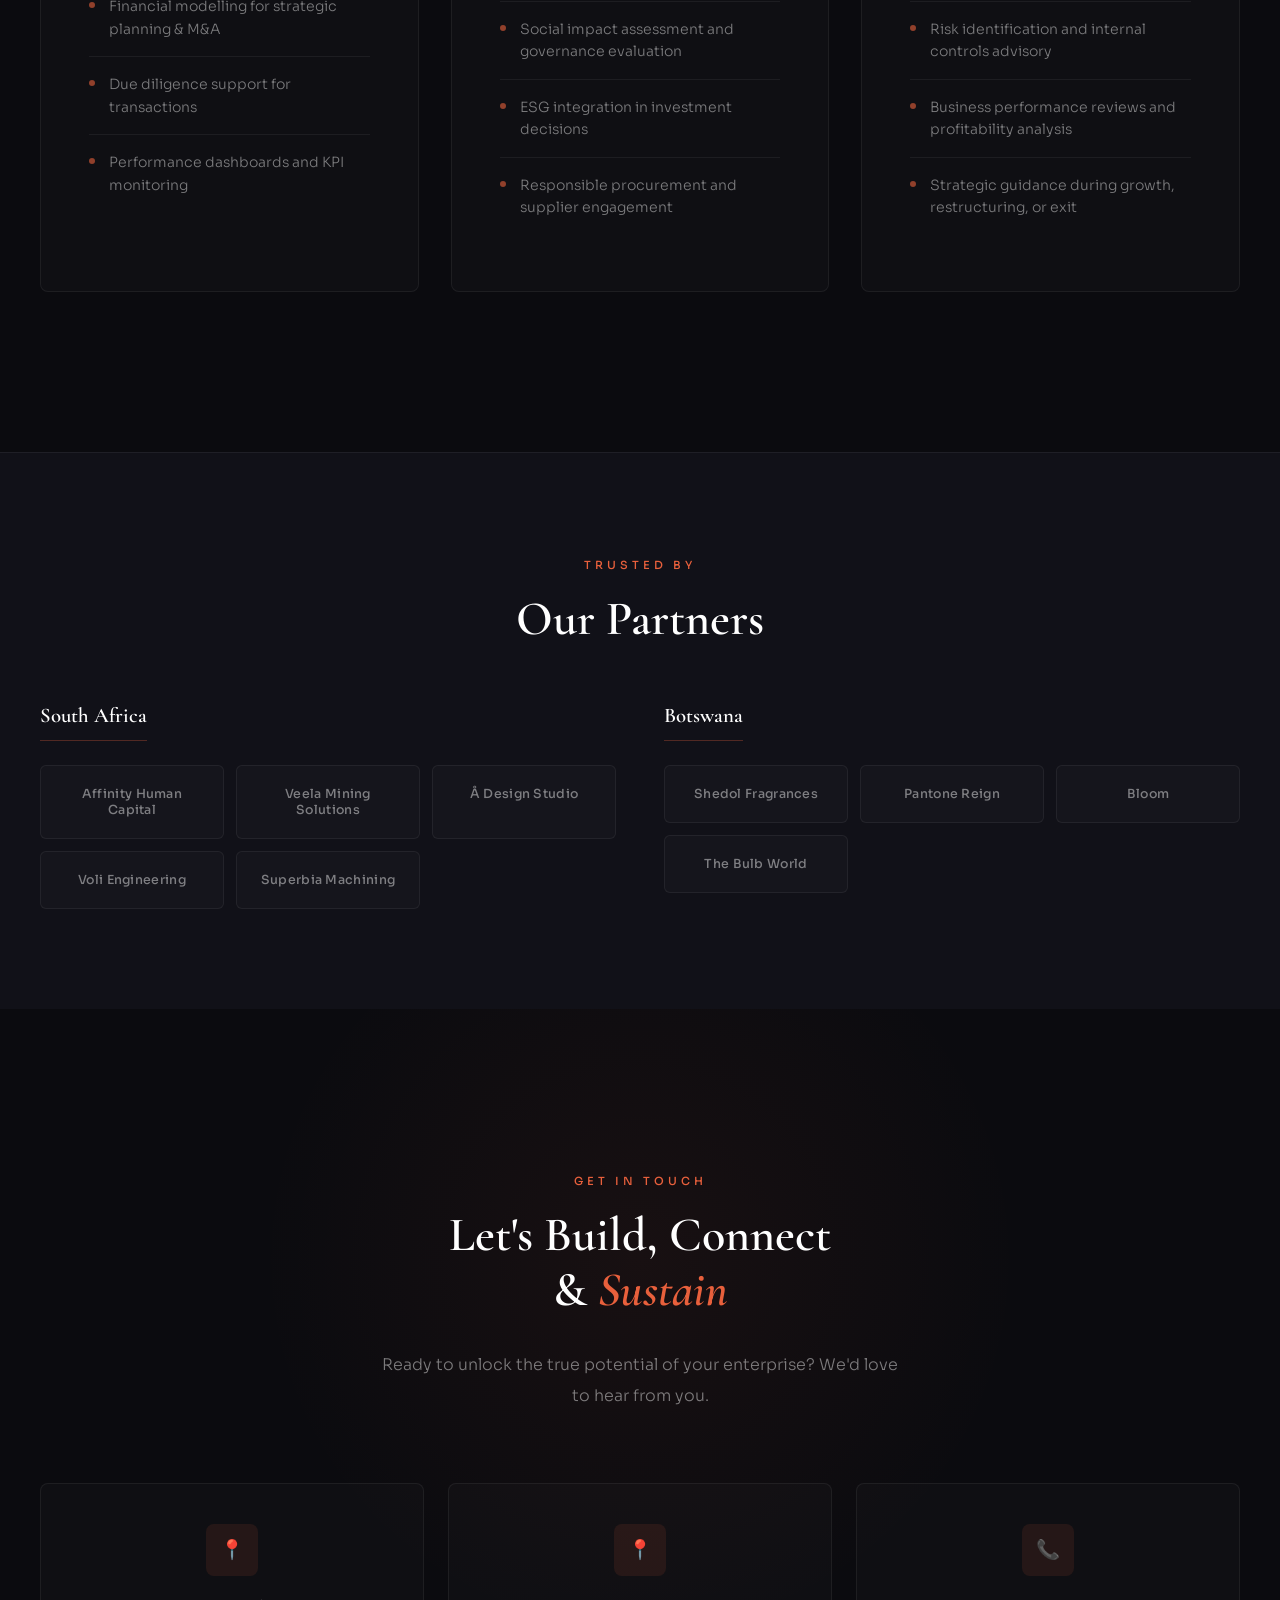
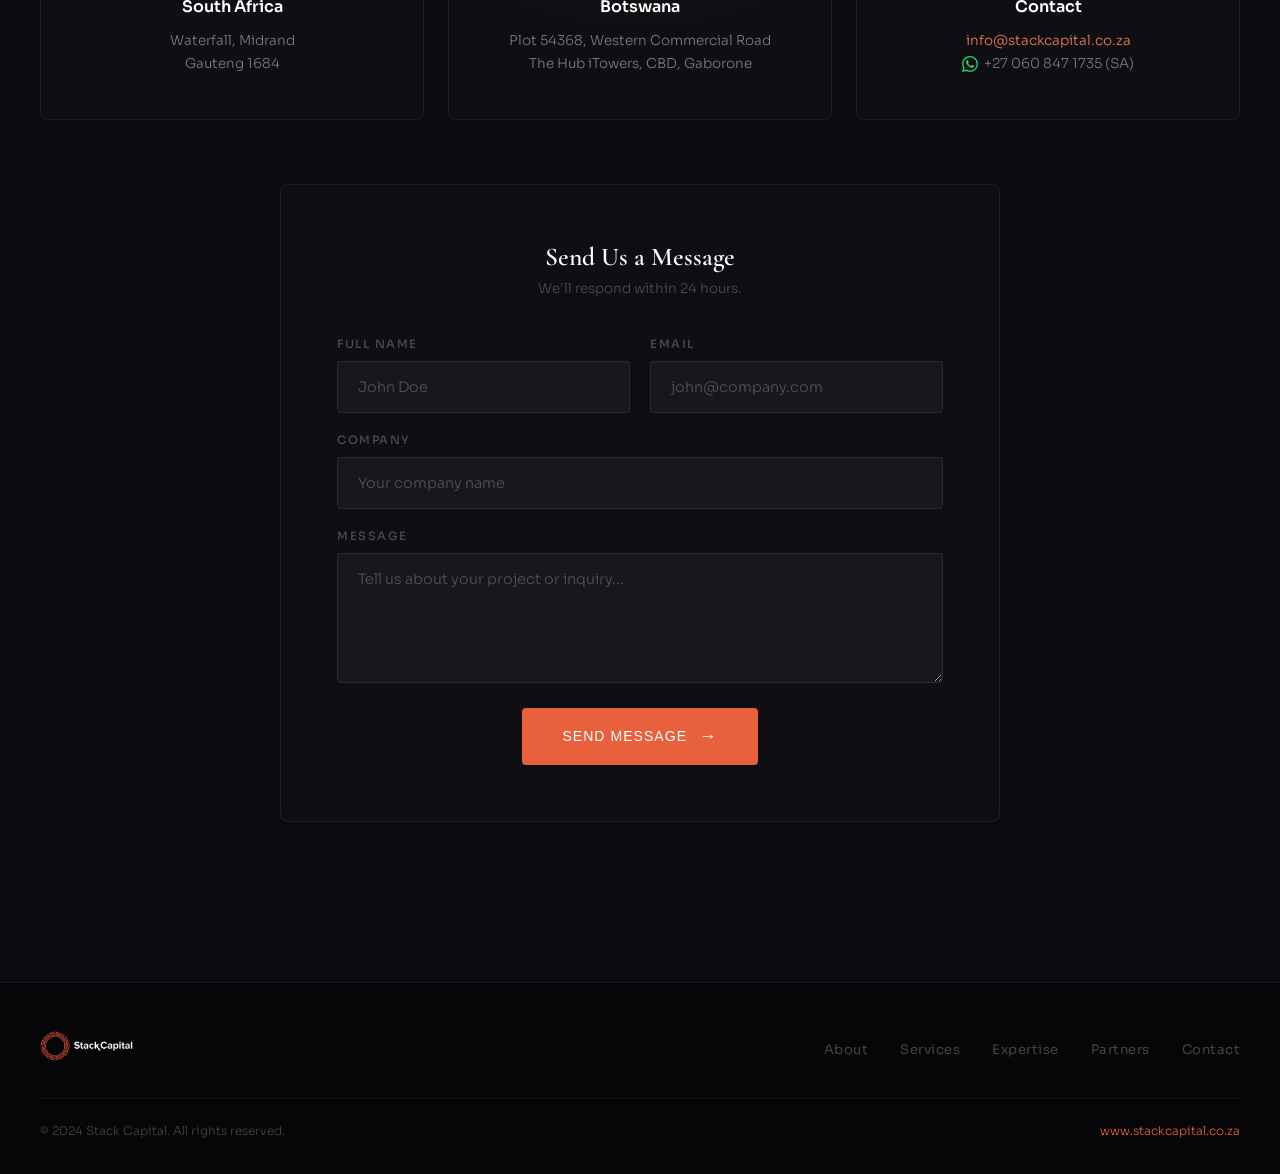
==== commit b67b7281: "Update index.html" ====
--- a/index.html
+++ b/index.html
@@ -537,8 +537,7 @@
   max-width: 1320px; margin: 0 auto; padding: 0 40px;
 }
 .expertise-header { text-align: center; margin-bottom: 80px; }
-/* AFTER */
-.expertise-grid { display: grid; grid-template-columns: repeat(3, 1fr); gap: 24px; }
+.expertise-grid { display: grid; grid-template-columns: repeat(3, 1fr); gap: 32px; }
 .exp-panel {
   padding: 56px 48px; border-radius: 8px;
   background: rgba(255,255,255,0.02); border: 1px solid var(--line);
@@ -728,10 +727,7 @@
   .nav-links.active li:nth-child(3) { animation: fadeIn 0.15s 0.1s ease forwards !important; }
   .nav-links.active li:nth-child(4) { animation: fadeIn 0.15s 0.15s ease forwards !important; }
   .nav-links.active li:nth-child(5) { animation: fadeIn 0.15s 0.2s ease forwards !important; }
-/* AFTER */
-.hero-heading { font-size: clamp(2.4rem, 8vw, 3.5rem); }
-.hero-heading .word { display: inline; }
-.hero-tag { white-space: nowrap; letter-spacing: 3px; font-size: 0.62rem; }
+  .hero-heading { font-size: clamp(2.4rem, 8vw, 3.5rem); }
   .hero-ctas { flex-direction: column; align-items: stretch; }
   .services-grid { grid-template-columns: 1fr; }
   .partner-grid { grid-template-columns: 1fr 1fr; }
@@ -750,7 +746,7 @@
   function gtag(){dataLayer.push(arguments);}
   gtag('js', new Date());
   gtag('config', 'G-2QB4TPWSZK');
-</script>   
+</script>
 </head>
 <body>
 <canvas id="bgCanvas" style="position:fixed;top:0;left:0;width:100%;height:100%;z-index:0;pointer-events:none;opacity:0.35;"></canvas>
@@ -805,10 +801,10 @@
       <a href="#services" class="cta-secondary">Explore Services</a>
     </div>
   </div>
-<!-- AFTER — remove the text, keep only the line -->
-<div class="scroll-hint">
-  <div class="scroll-line"></div>
-</div>
+  <div class="scroll-hint">
+    <div class="scroll-line"></div>
+    <div class="scroll-line"></div>
+  </div>
 </section>
 
 <!-- TRUST BAR -->
@@ -966,10 +962,6 @@
 </section>
 
 <!-- PARTNERS -->
-  </div>
-</section>
-
-<!-- PARTNERS -->
 <section class="partners-section" id="partners">
   <div class="partners-inner">
     <div class="partners-header">
@@ -982,9 +974,8 @@
         <div class="partner-grid">
           <div class="partner-pill">Affinity Human Capital</div>
           <div class="partner-pill">Veela Mining Solutions</div>
-          <div class="partner-pill">Chepa Corporate Services</div>
+          <div class="partner-pill">&#197; Design Studio</div>
           <div class="partner-pill">Voli Engineering</div>
-           <div class="partner-pill">Gavanni Insure</div>
           <div class="partner-pill">Superbia Machining</div>
         </div>
       </div>
@@ -992,10 +983,8 @@
         <div class="region-title">Botswana</div>
         <div class="partner-grid">
           <div class="partner-pill">Shedol Fragrances</div>
-           <div class="partner-pill">Calm Tissue</div>
           <div class="partner-pill">Pantone Reign</div>
-           <div class="partner-pill">Petrohyper</div>
-          <div class="partner-pill">Bloom Sanitary Pads</div>
+          <div class="partner-pill">Bloom</div>
           <div class="partner-pill">The Bulb World</div>
         </div>
       </div>
@@ -1015,7 +1004,7 @@
       <div class="contact-card sr sr-d1">
         <div class="cc-icon">&#128205;</div>
         <h4>South Africa</h4>
-        <p>676 Gallagher Ave,<br>The Link, Block A, Ground Floor<br>Waterfall, Midrand<br>Gauteng 1684</p>
+        <p>Waterfall, Midrand<br>Gauteng 1684</p>
       </div>
       <div class="contact-card sr sr-d2">
         <div class="cc-icon">&#128205;</div>
@@ -1025,31 +1014,27 @@
       <div class="contact-card sr sr-d3">
         <div class="cc-icon">&#128222;</div>
         <h4>Contact</h4>
-        <!-- AFTER -->
-<p><a href="mailto:info@stackcapital.co.za">info@stackcapital.co.za</a><br>
+        <p><a href="mailto:info@stackcapital.co.za">info@stackcapital.co.za</a><br>
 <a href="https://wa.me/27060847735" target="_blank" style="color:inherit; display:inline-flex; align-items:center; gap:6px;">
   <svg xmlns="http://www.w3.org/2000/svg" width="16" height="16" viewBox="0 0 24 24" fill="#25D366"><path d="M17.472 14.382c-.297-.149-1.758-.867-2.03-.967-.273-.099-.471-.148-.67.15-.197.297-.767.966-.94 1.164-.173.199-.347.223-.644.075-.297-.15-1.255-.463-2.39-1.475-.883-.788-1.48-1.761-1.653-2.059-.173-.297-.018-.458.13-.606.134-.133.298-.347.446-.52.149-.174.198-.298.298-.497.099-.198.05-.371-.025-.52-.075-.149-.669-1.612-.916-2.207-.242-.579-.487-.5-.669-.51-.173-.008-.371-.01-.57-.01-.198 0-.52.074-.792.372-.272.297-1.04 1.016-1.04 2.479 0 1.462 1.065 2.875 1.213 3.074.149.198 2.096 3.2 5.077 4.487.709.306 1.262.489 1.694.625.712.227 1.36.195 1.871.118.571-.085 1.758-.719 2.006-1.413.248-.694.248-1.289.173-1.413-.074-.124-.272-.198-.57-.347m-5.421 7.403h-.004a9.87 9.87 0 01-5.031-1.378l-.361-.214-3.741.982.998-3.648-.235-.374a9.86 9.86 0 01-1.51-5.26c.001-5.45 4.436-9.884 9.888-9.884 2.64 0 5.122 1.03 6.988 2.898a9.825 9.825 0 012.893 6.994c-.003 5.45-4.437 9.884-9.885 9.884m8.413-18.297A11.815 11.815 0 0012.05 0C5.495 0 .16 5.335.157 11.892c0 2.096.547 4.142 1.588 5.945L.057 24l6.305-1.654a11.882 11.882 0 005.683 1.448h.005c6.554 0 11.89-5.335 11.893-11.893a11.821 11.821 0 00-3.48-8.413z"/></svg>
   +27 060 847 1735 (SA)
 </a></p>
       </div>
     </div>
-<form class="contact-form sr" id="contactForm" action="https://formspree.io/f/meelzwgo" method="POST">
+    <div class="contact-form sr">
       <div class="contact-form-header">
         <h3>Send Us a Message</h3>
         <p>We'll respond within 24 hours.</p>
       </div>
-      <input type="hidden" name="_subject" value="New enquiry from Stack Capital website">
       <div class="form-row">
-        <div class="form-group" style="margin-bottom:0"><label for="fc-name">Full Name</label><input type="text" id="fc-name" name="name" placeholder="John Doe" required></div>
-        <div class="form-group" style="margin-bottom:0"><label for="fc-email">Email</label><input type="email" id="fc-email" name="email" placeholder="john@company.com" required></div>
+        <div class="form-group" style="margin-bottom:0"><label>Full Name</label><input type="text" name="name" placeholder="John Doe"></div>
+        <div class="form-group" style="margin-bottom:0"><label>Email</label><input type="email" name="email" placeholder="john@company.com"></div>
       </div>
-      <div class="form-group"><label for="fc-company">Company</label><input type="text" id="fc-company" name="company" placeholder="Your company name"></div>
-      <div class="form-group"><label for="fc-message">Message</label><textarea id="fc-message" name="message" placeholder="Tell us about your project or inquiry..." required></textarea></div>
-      <div class="form-submit">
-        <button type="submit" class="cta-primary" id="submitBtn">Send Message <span class="arrow">&#8594;</span></button>
-        <p id="formStatus" style="margin-top:16px;font-size:0.85rem;min-height:20px;color:var(--coral-glow);"></p>
-      </div>
-    </form>   
+      <div class="form-group"><label>Company</label><input type="text" name="company" placeholder="Your company name"></div>
+      <div class="form-group"><label>Message</label><textarea name="message" placeholder="Tell us about your project or inquiry..."></textarea></div>
+      <div class="form-submit"><button class="cta-primary" onclick="handleSubmit(this)">Send Message <span class="arrow">&#8594;</span></button></div>
+    </div>
+  </div>
 </section>
 
 <!-- FOOTER -->
@@ -1066,7 +1051,7 @@
       </ul>
     </div>
     <div class="footer-bottom">
-      <p>&copy; 2026 Stack Capital. All rights reserved.</p>
+      <p>&copy; 2024 Stack Capital. All rights reserved.</p>
       <p><a href="https://www.stackcapital.co.za">www.stackcapital.co.za</a></p>
     </div>
   </div>
@@ -1218,7 +1203,8 @@
     const t = document.querySelector(this.getAttribute('href'));
     if (t) t.scrollIntoView({ behavior: 'smooth', block: 'start' });
   });
-   
+});
+
 /* ===== FORM SUBMIT ===== */
 async function handleSubmit(btn) {
   const form = btn.closest('.contact-form');
@@ -1256,7 +1242,8 @@
     }, 3000);
   }
 }
-   // ===== BACKGROUND PARTICLE NETWORK =====
+
+// ===== BACKGROUND PARTICLE NETWORK =====
 (function() {
   const canvas = document.getElementById('bgCanvas');
   const ctx = canvas.getContext('2d');
@@ -1296,12 +1283,10 @@
     for (let i = 0; i < particles.length; i++) {
       const p = particles[i];
       p.update();
-      // Draw dot
       ctx.beginPath();
       ctx.arc(p.x, p.y, p.r, 0, Math.PI * 2);
       ctx.fillStyle = `rgba(${CORAL},${p.opacity})`;
       ctx.fill();
-      // Draw connecting lines
       for (let j = i + 1; j < particles.length; j++) {
         const q = particles[j];
         const dx = p.x - q.x, dy = p.y - q.y;
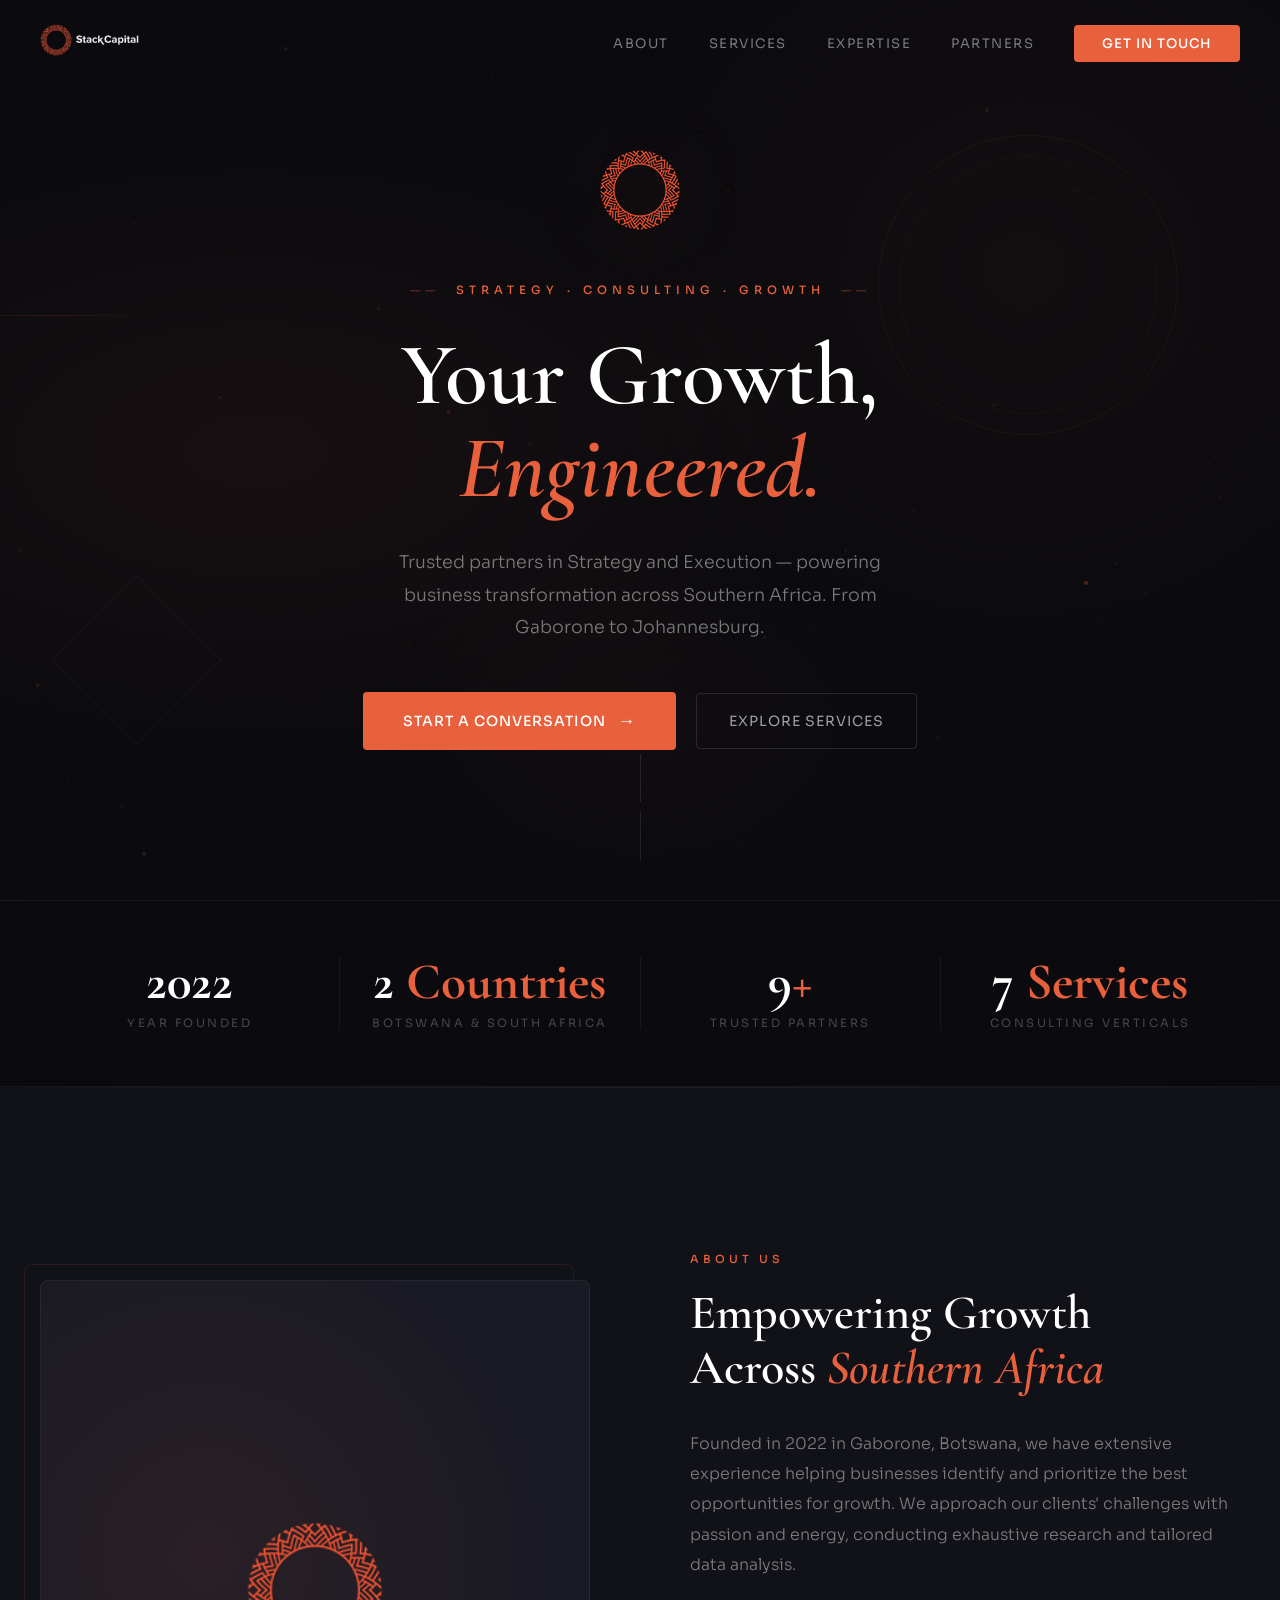
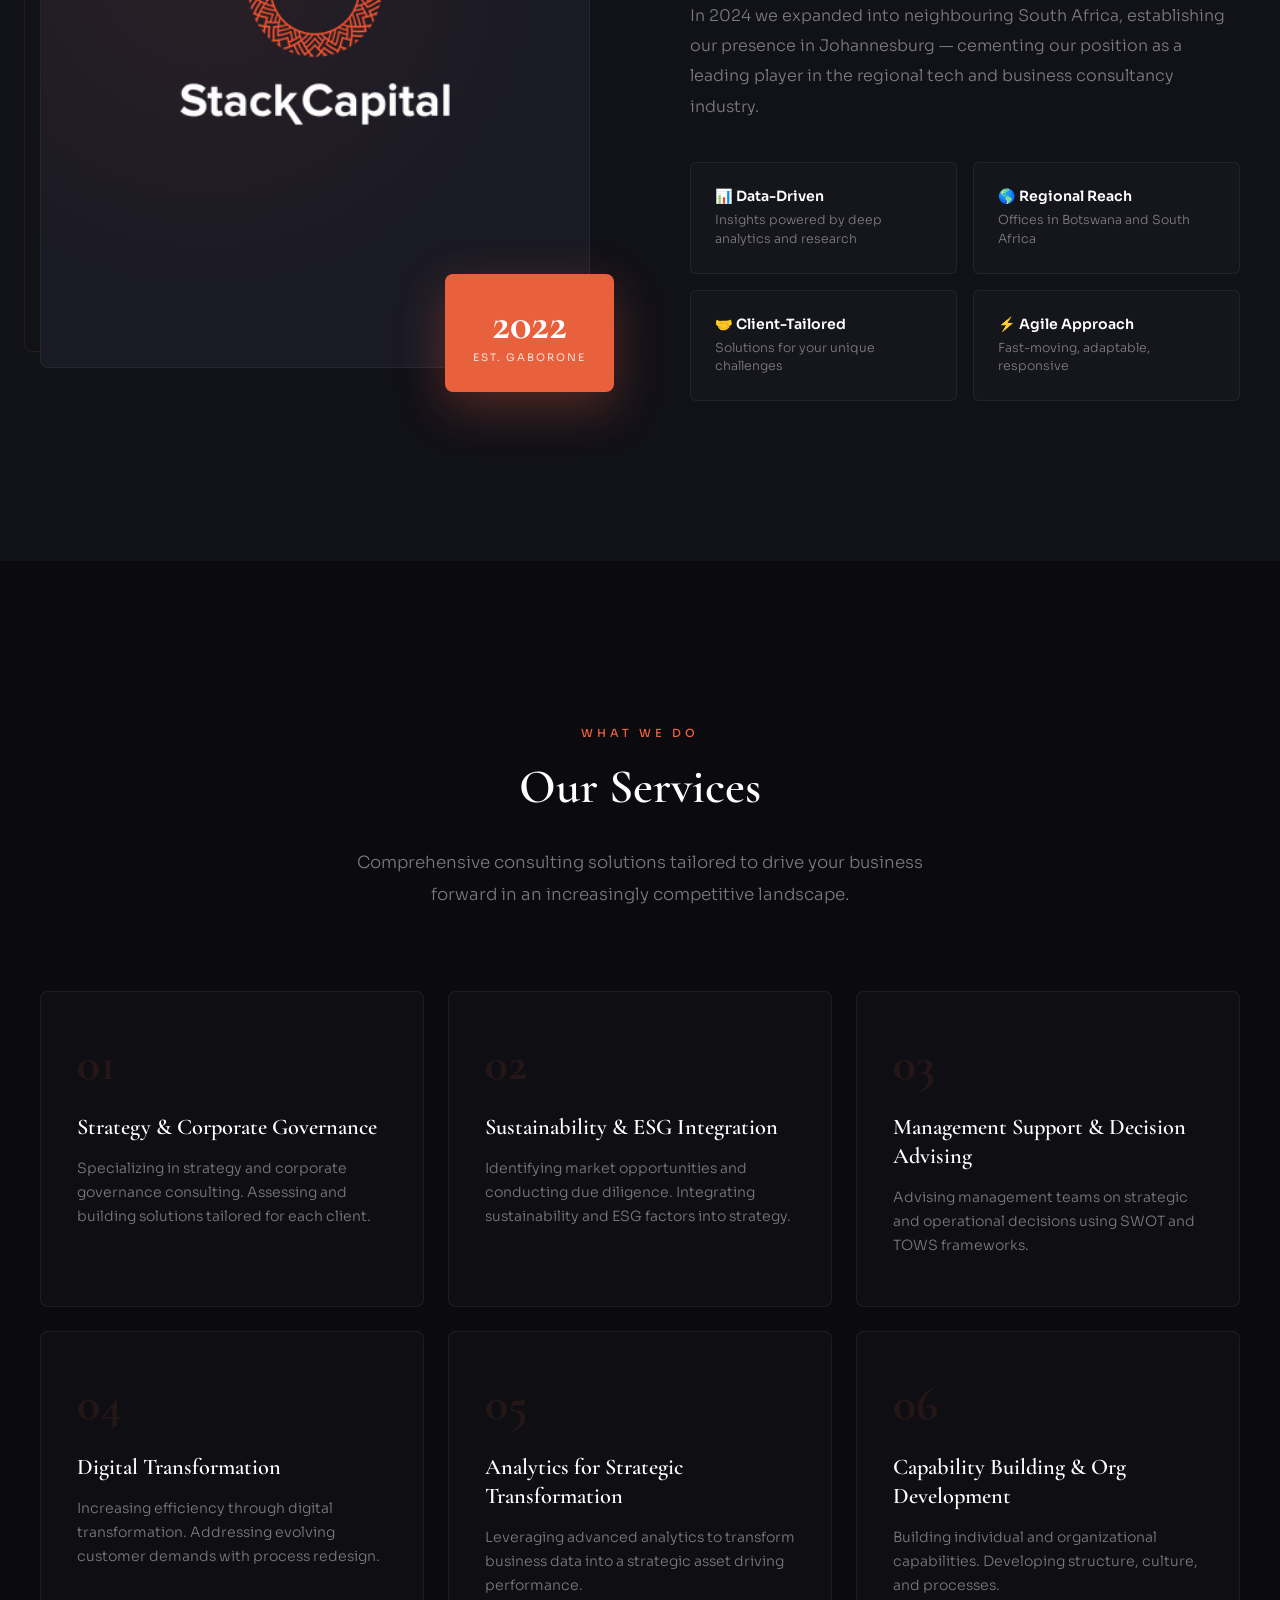
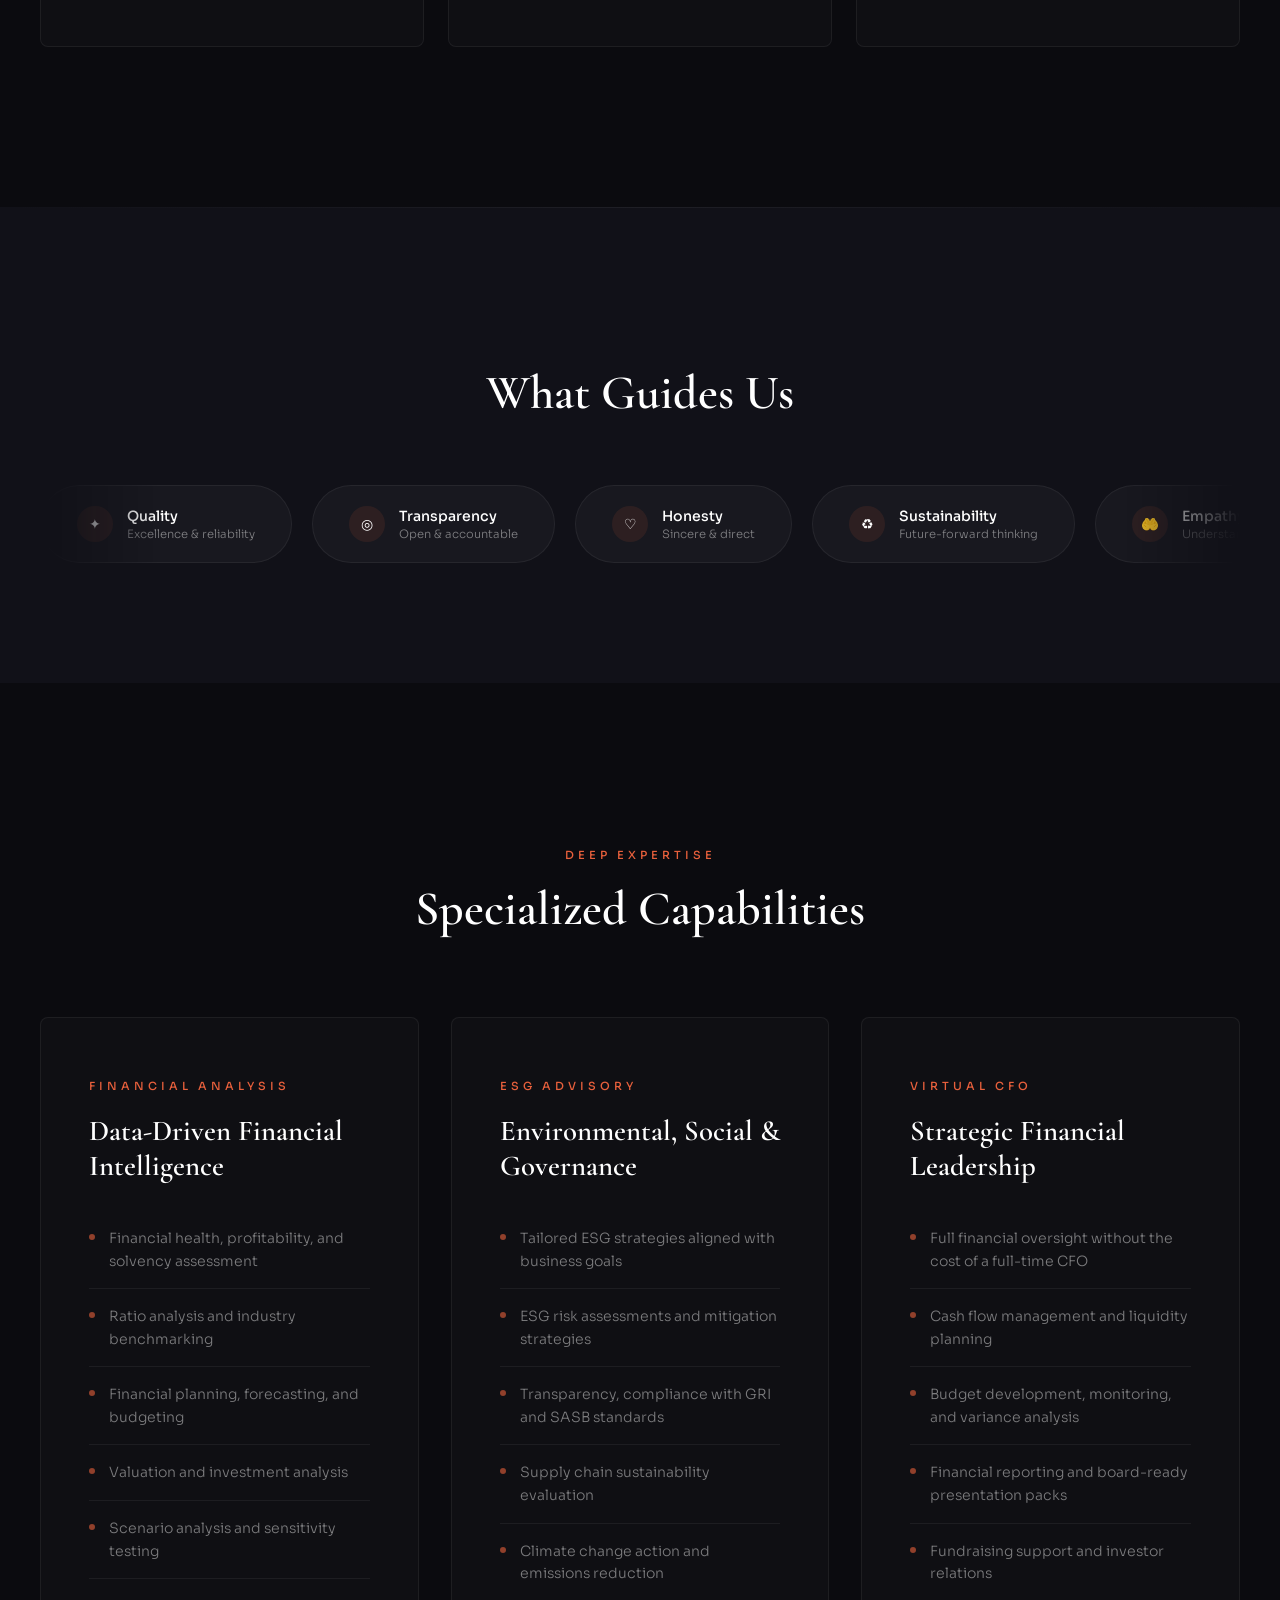
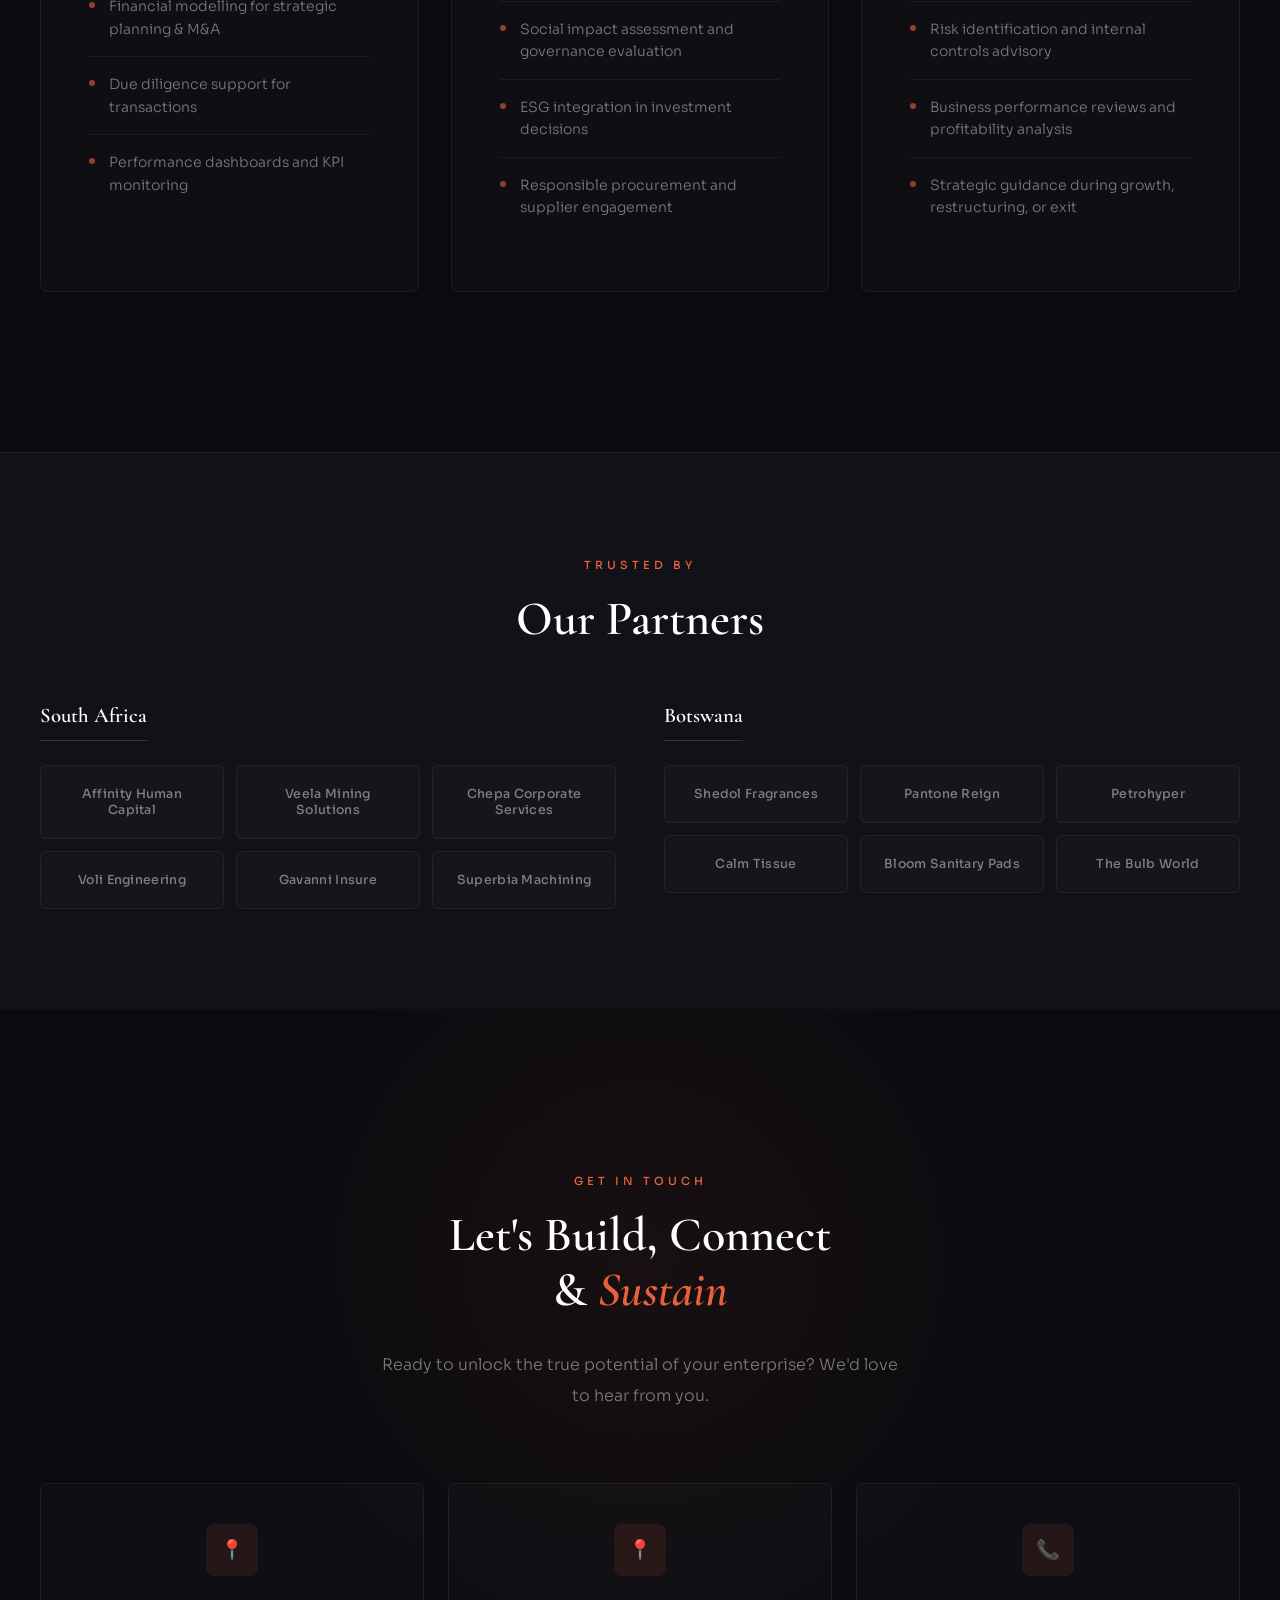
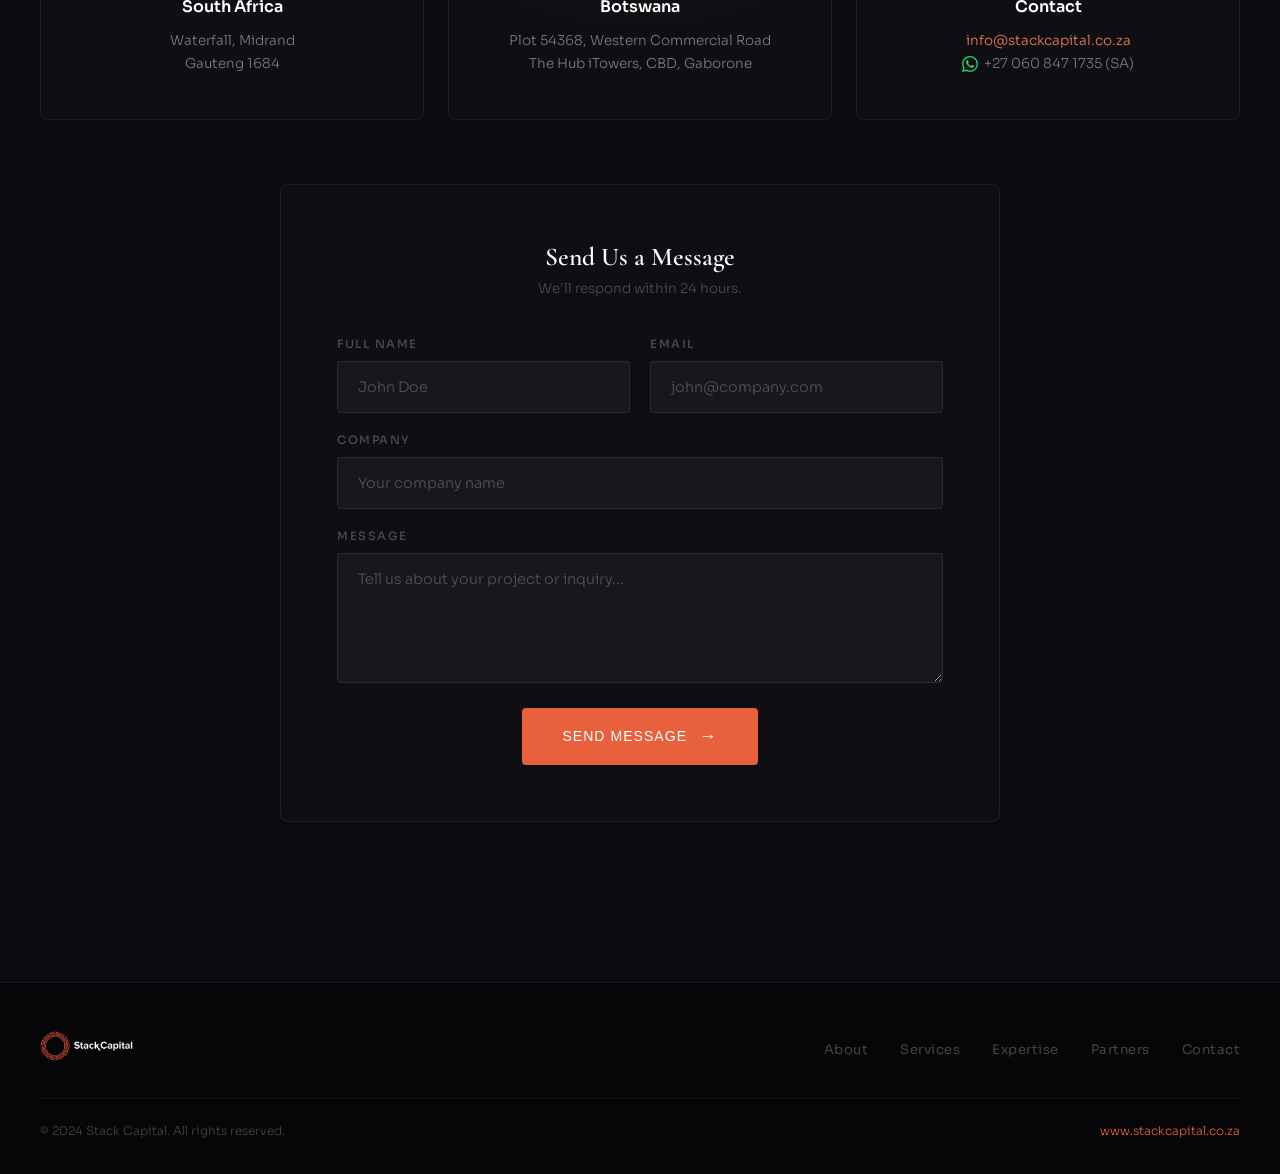
==== commit e36d7e61: "Update index.html" ====
--- a/index.html
+++ b/index.html
@@ -974,8 +974,9 @@
         <div class="partner-grid">
           <div class="partner-pill">Affinity Human Capital</div>
           <div class="partner-pill">Veela Mining Solutions</div>
-          <div class="partner-pill">&#197; Design Studio</div>
+          <div class="partner-pill">Chepa Corporate Services</div>
           <div class="partner-pill">Voli Engineering</div>
+          <div class="partner-pill">Gavanni Insure</div>
           <div class="partner-pill">Superbia Machining</div>
         </div>
       </div>
@@ -984,7 +985,9 @@
         <div class="partner-grid">
           <div class="partner-pill">Shedol Fragrances</div>
           <div class="partner-pill">Pantone Reign</div>
-          <div class="partner-pill">Bloom</div>
+          <div class="partner-pill">Petrohyper</div>
+          <div class="partner-pill">Calm Tissue</div>
+          <div class="partner-pill">Bloom Sanitary Pads</div>
           <div class="partner-pill">The Bulb World</div>
         </div>
       </div>
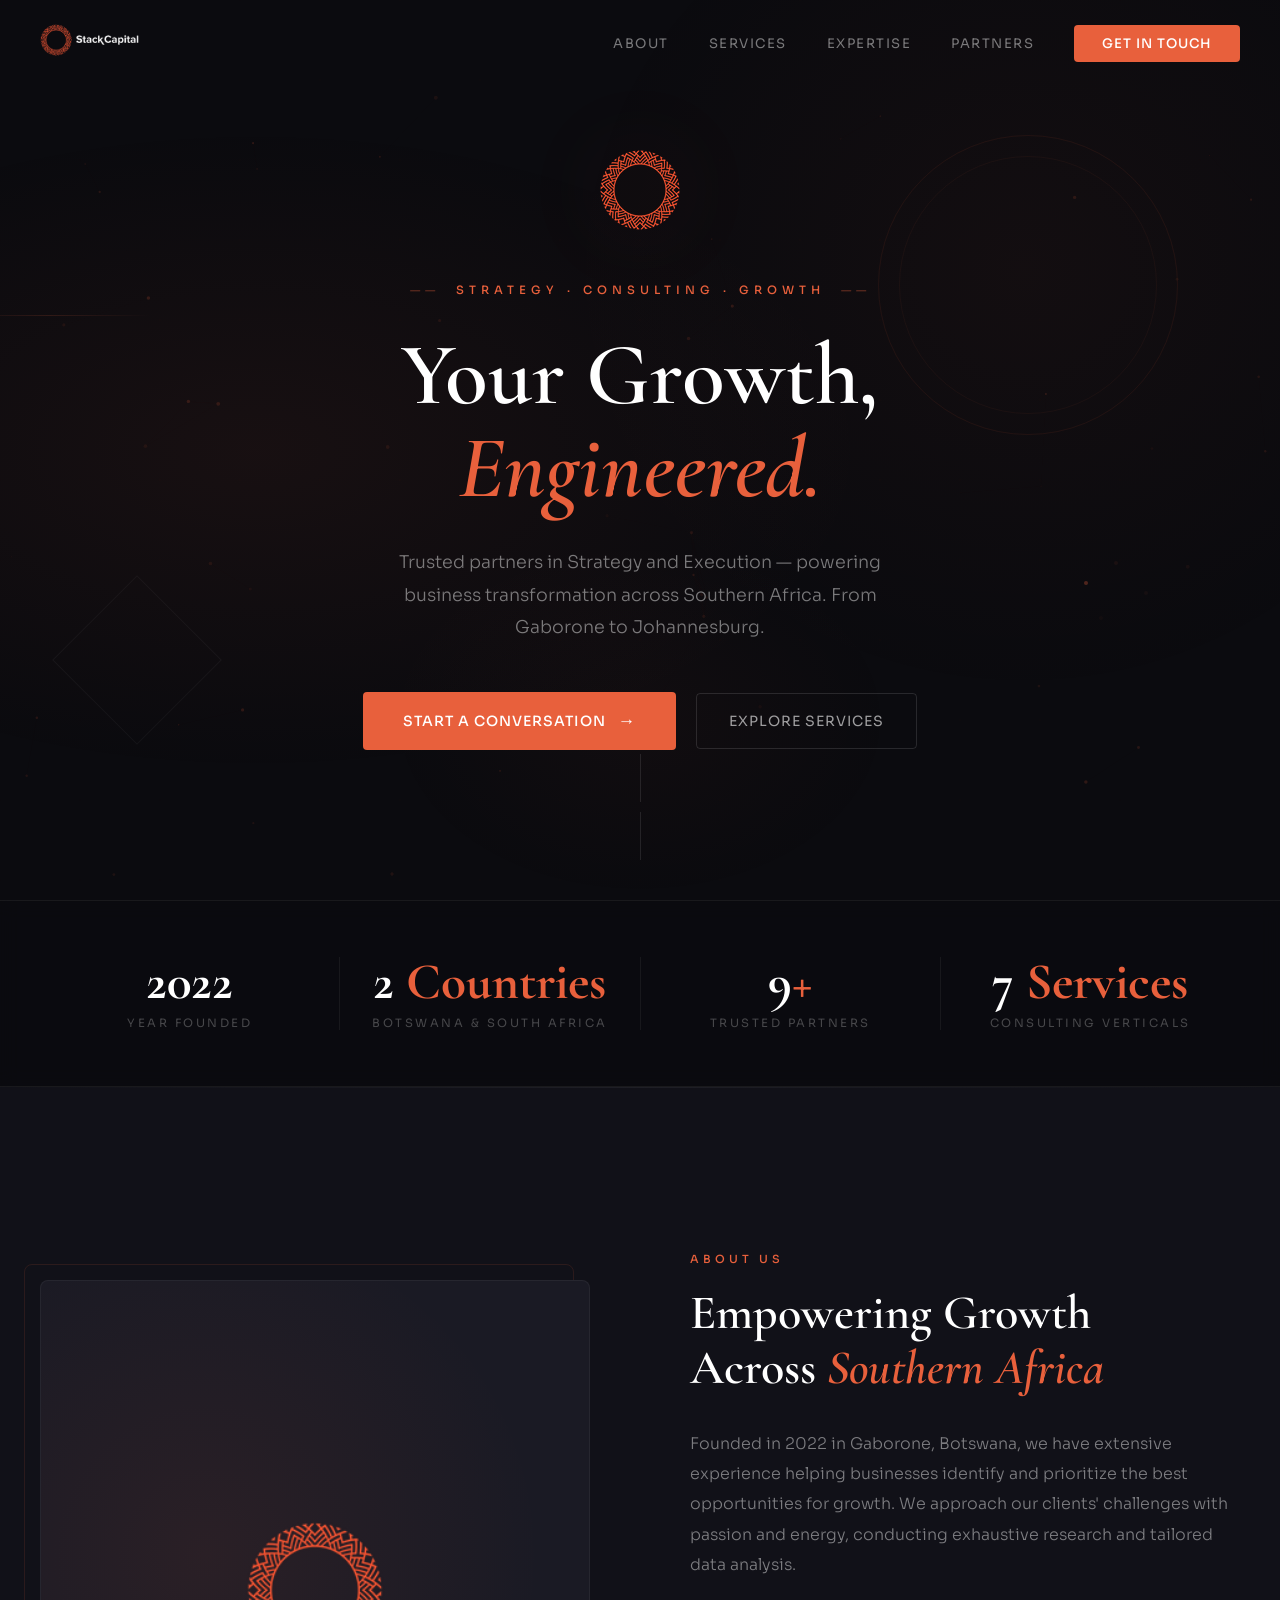
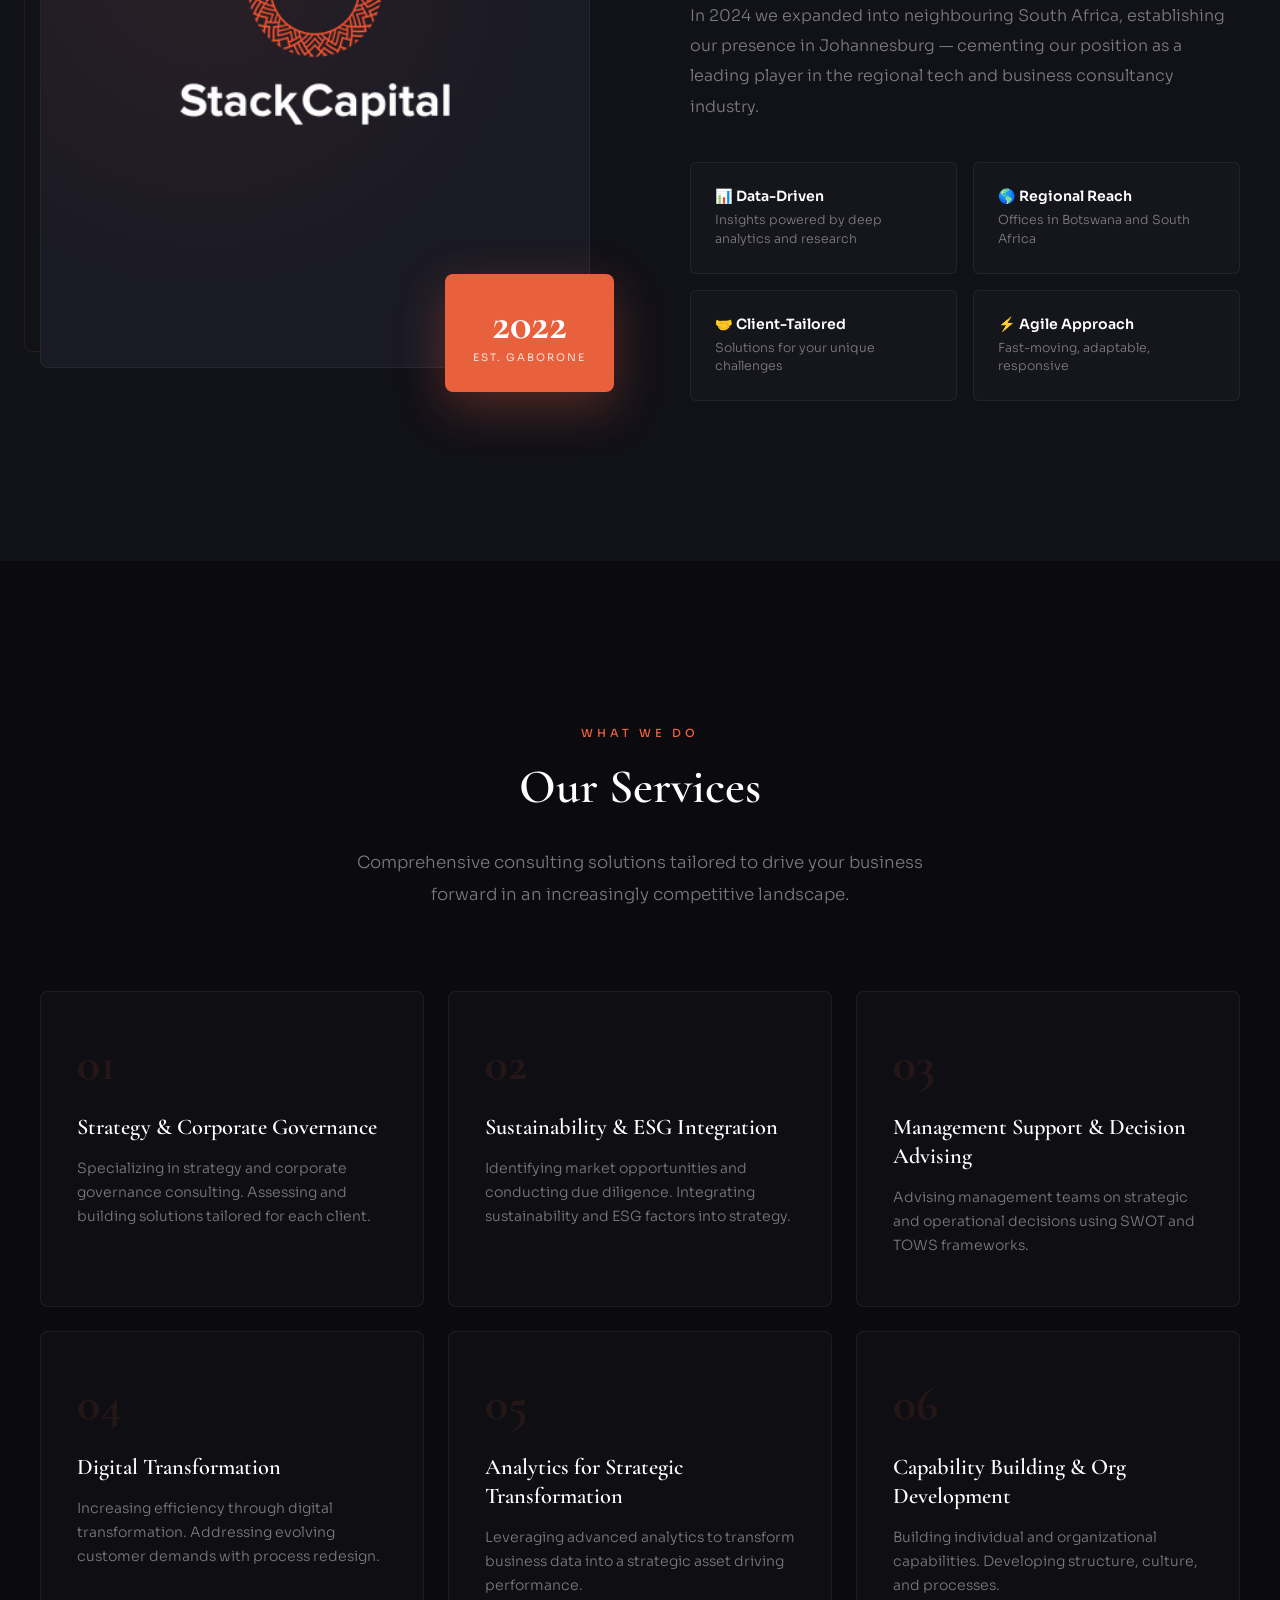
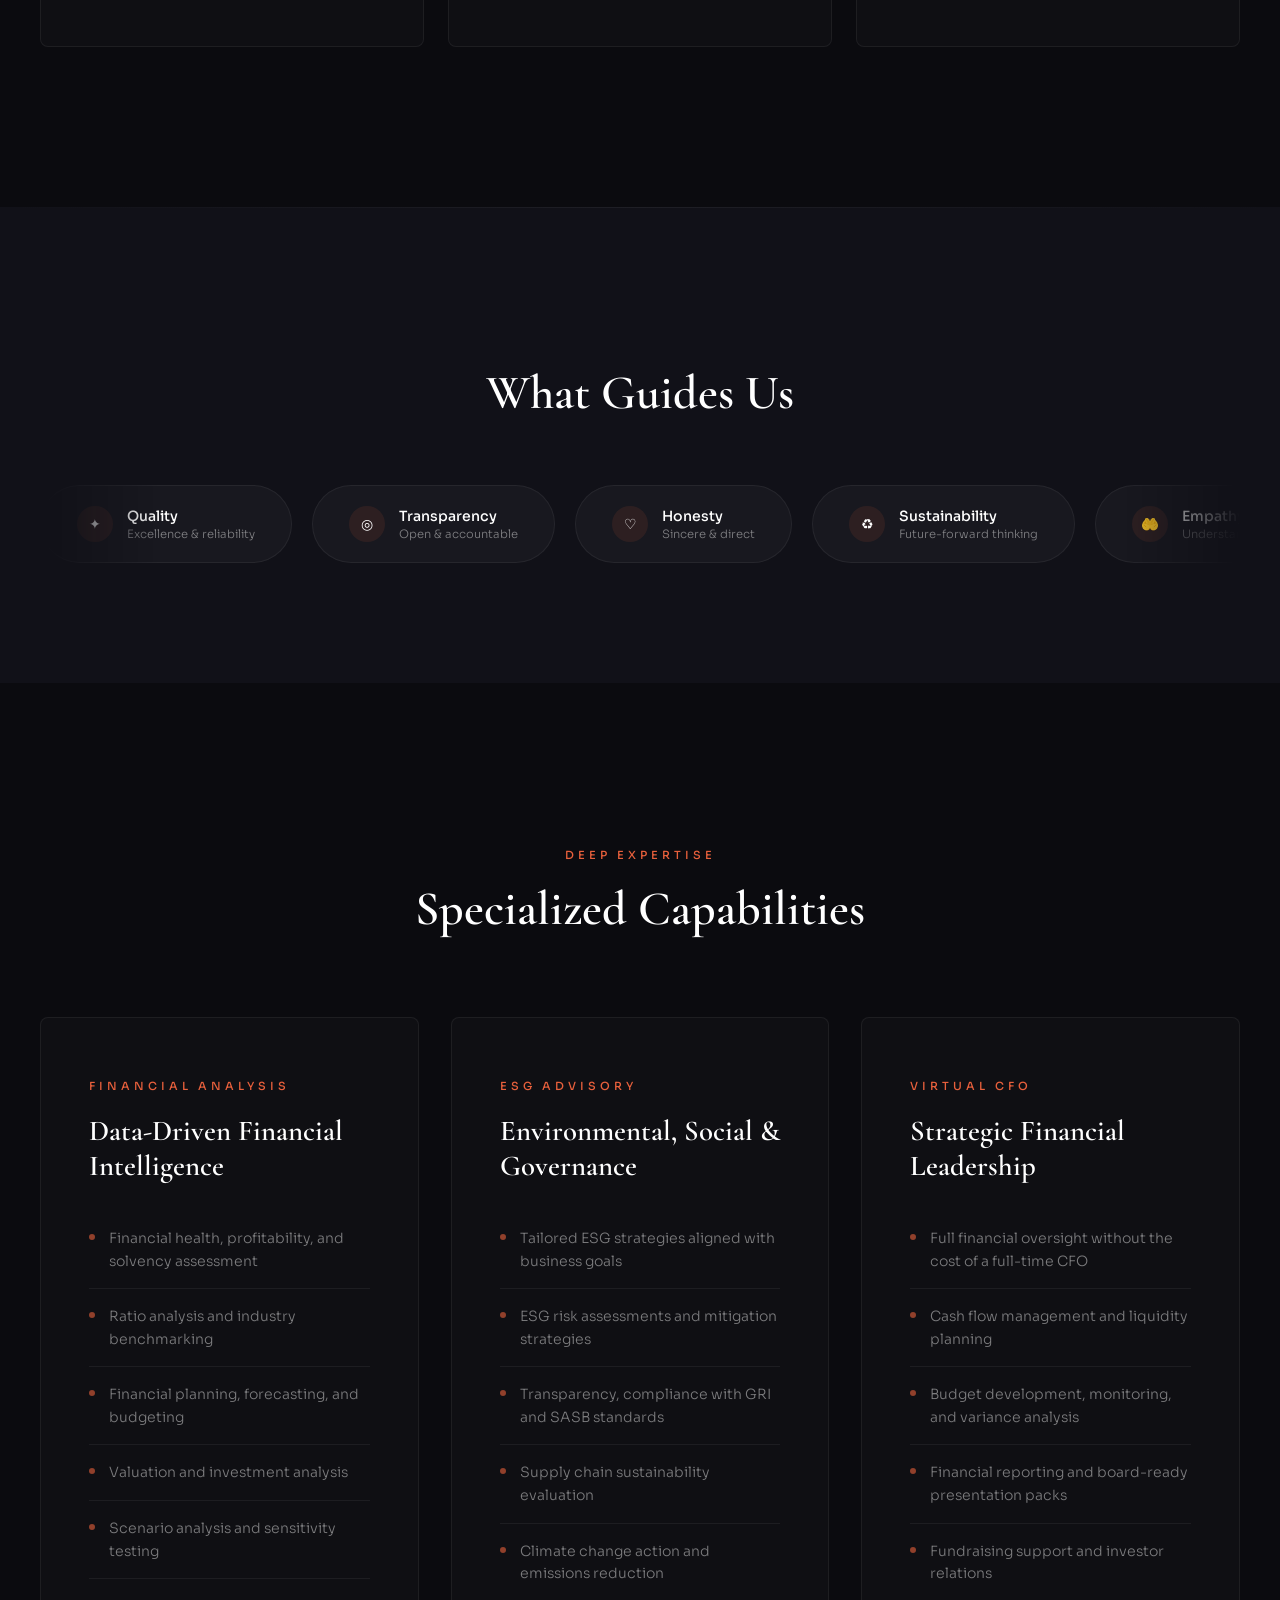
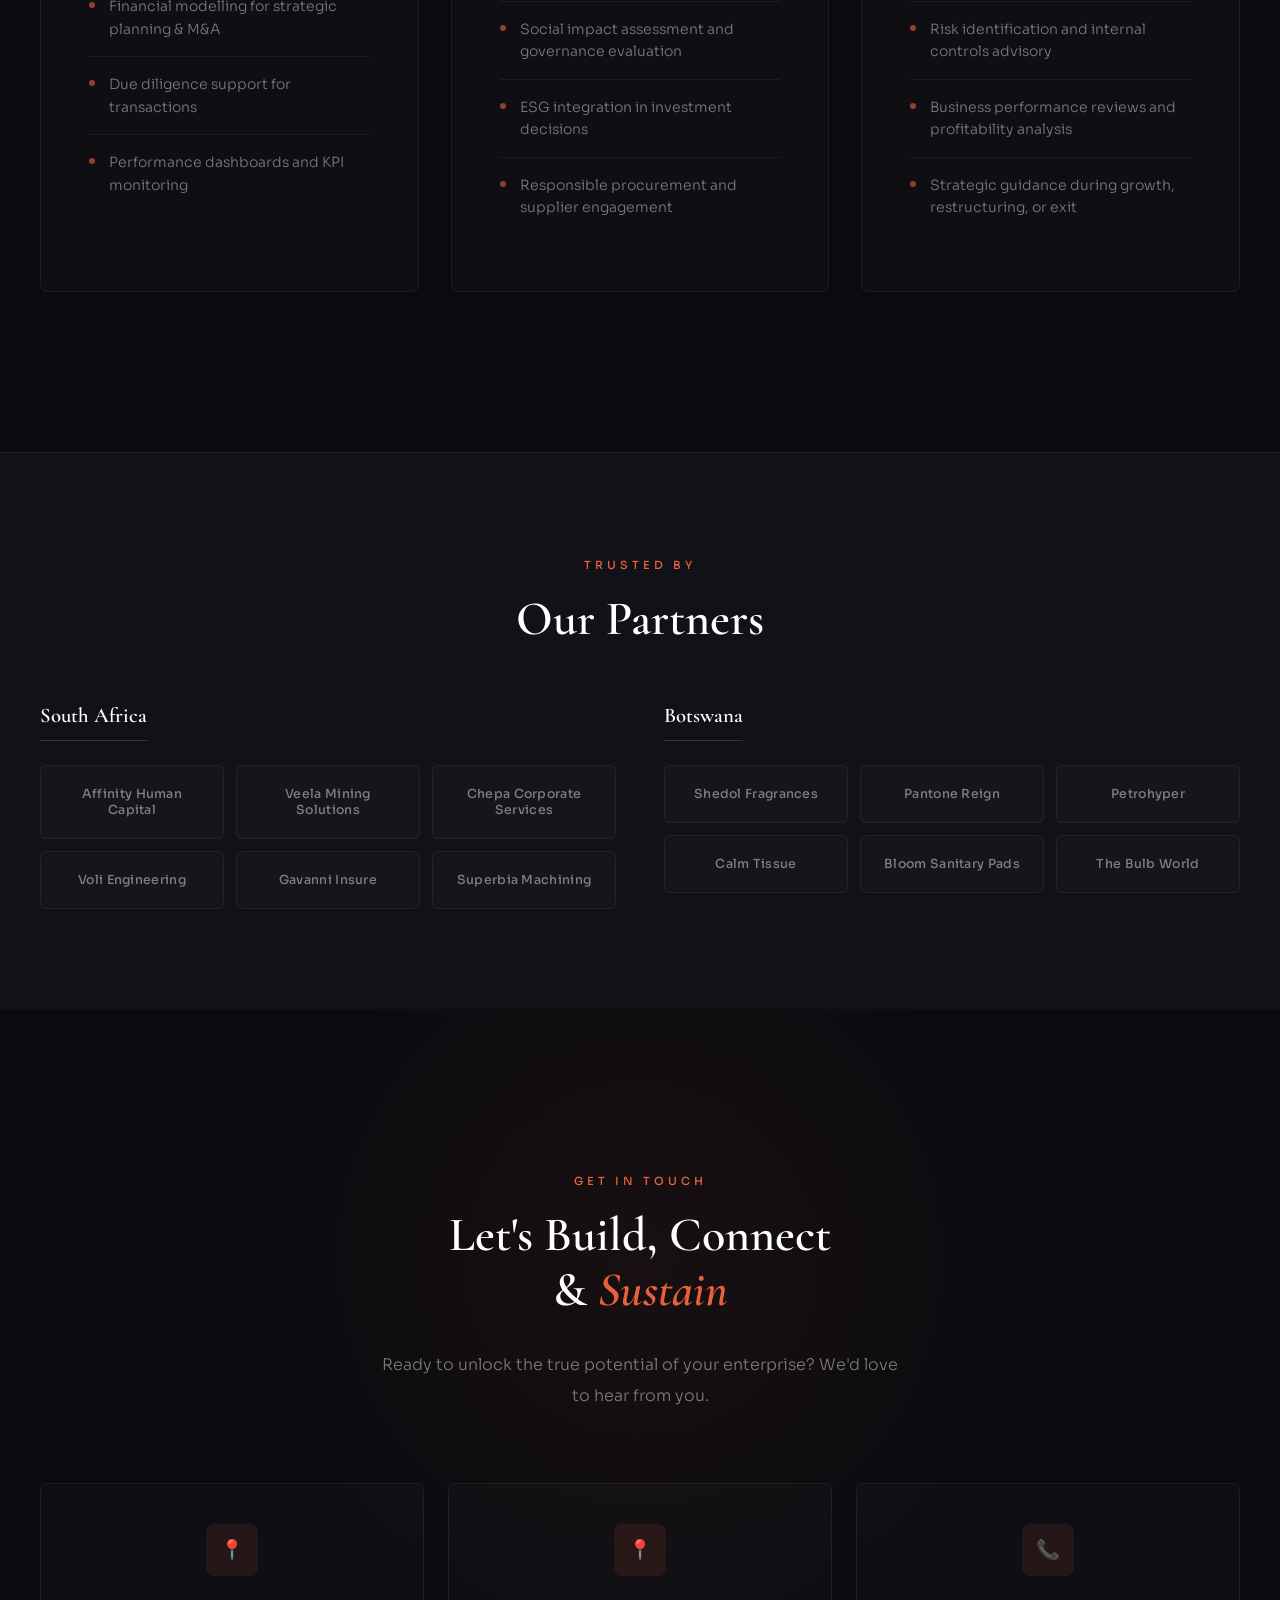
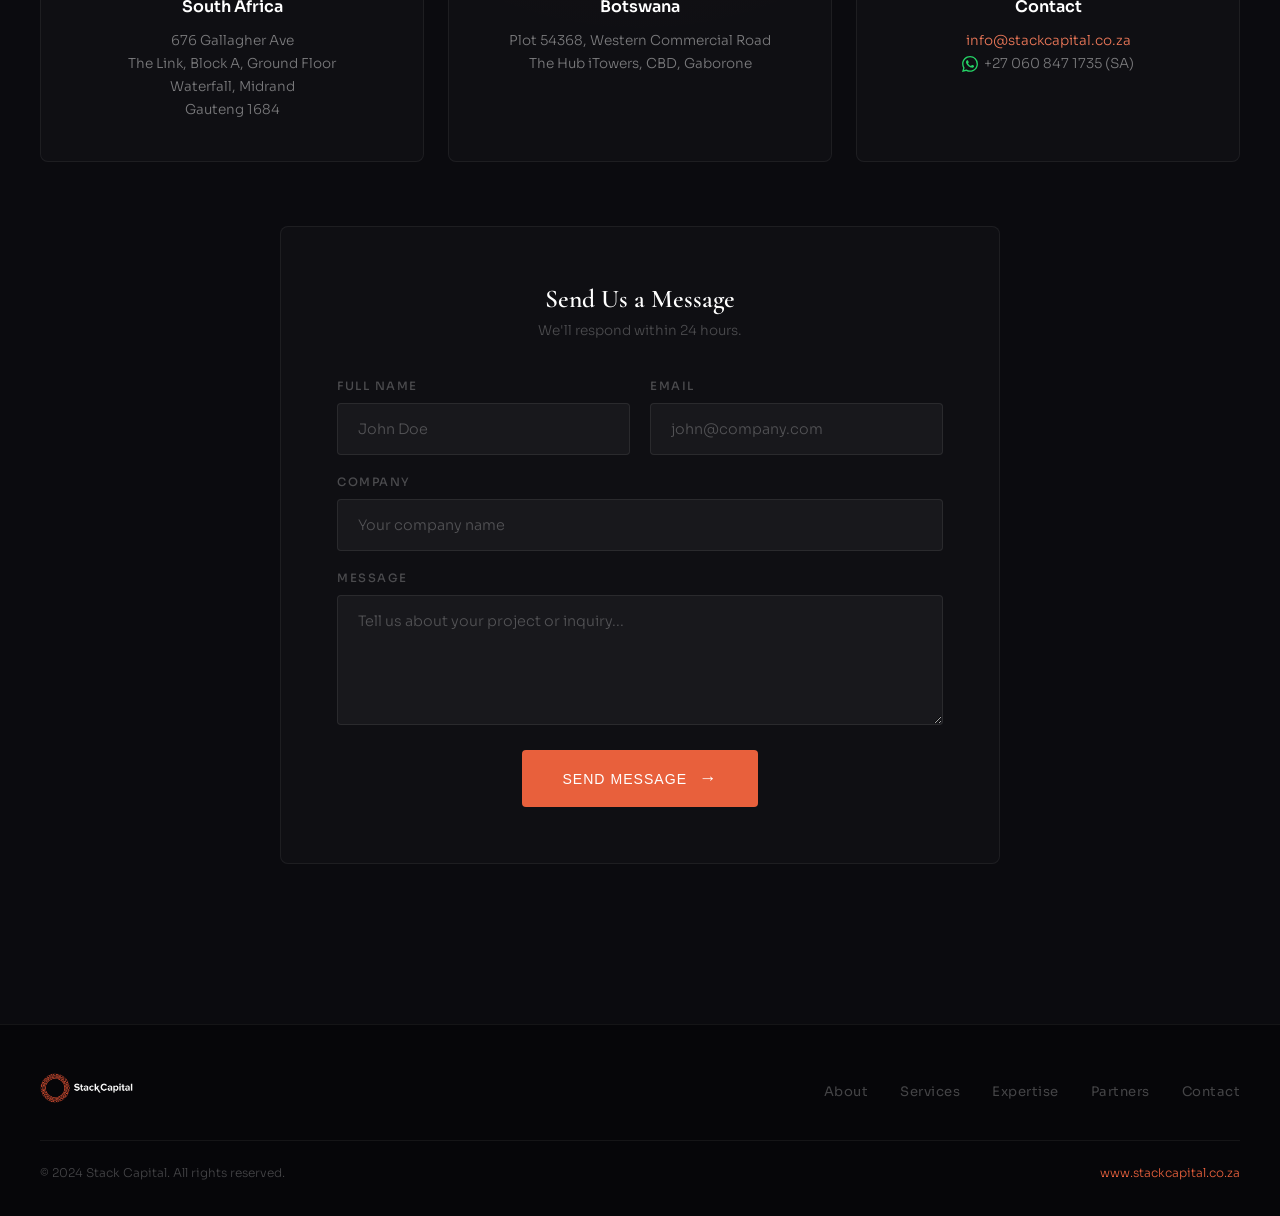
==== commit 67a43b32: "Update index.html" ====
--- a/index.html
+++ b/index.html
@@ -1007,7 +1007,7 @@
       <div class="contact-card sr sr-d1">
         <div class="cc-icon">&#128205;</div>
         <h4>South Africa</h4>
-        <p>Waterfall, Midrand<br>Gauteng 1684</p>
+        <p>676 Gallagher Ave<br>The Link, Block A, Ground Floor<br>Waterfall, Midrand<br>Gauteng 1684</p>
       </div>
       <div class="contact-card sr sr-d2">
         <div class="cc-icon">&#128205;</div>
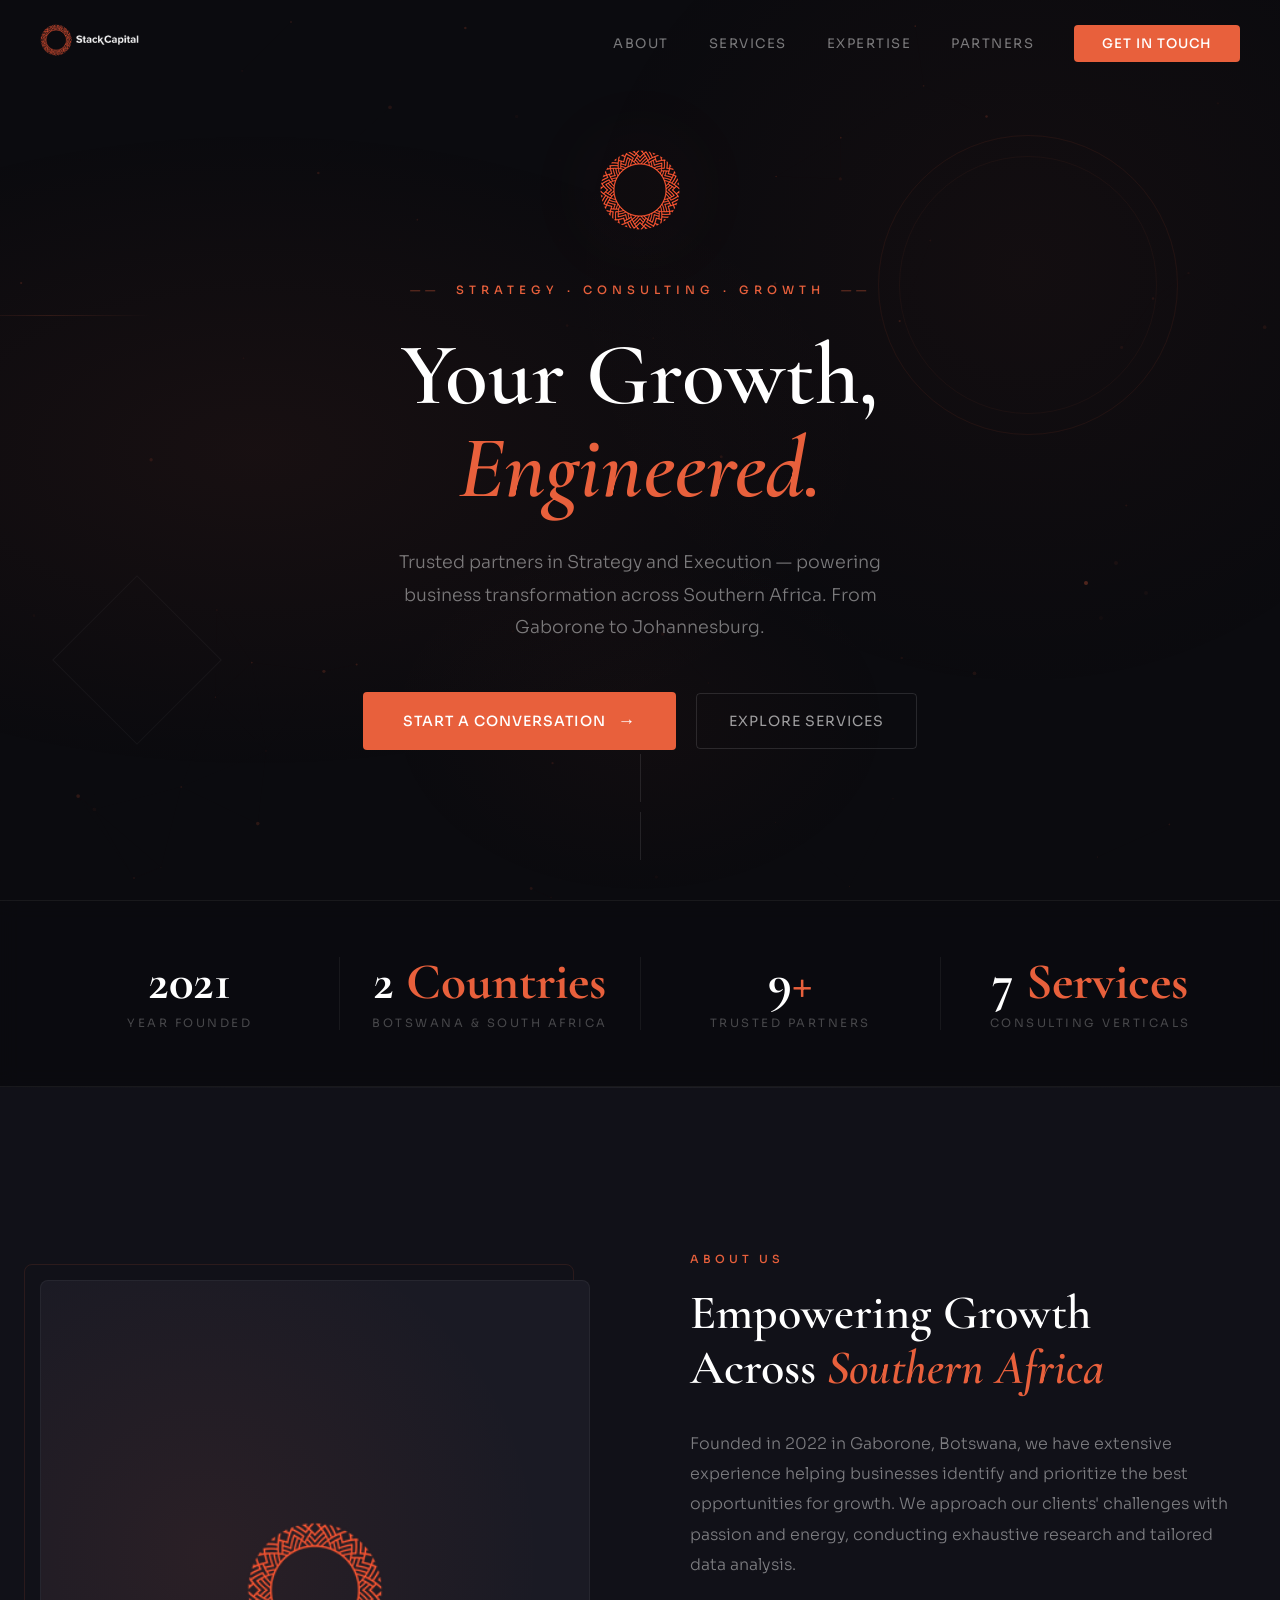
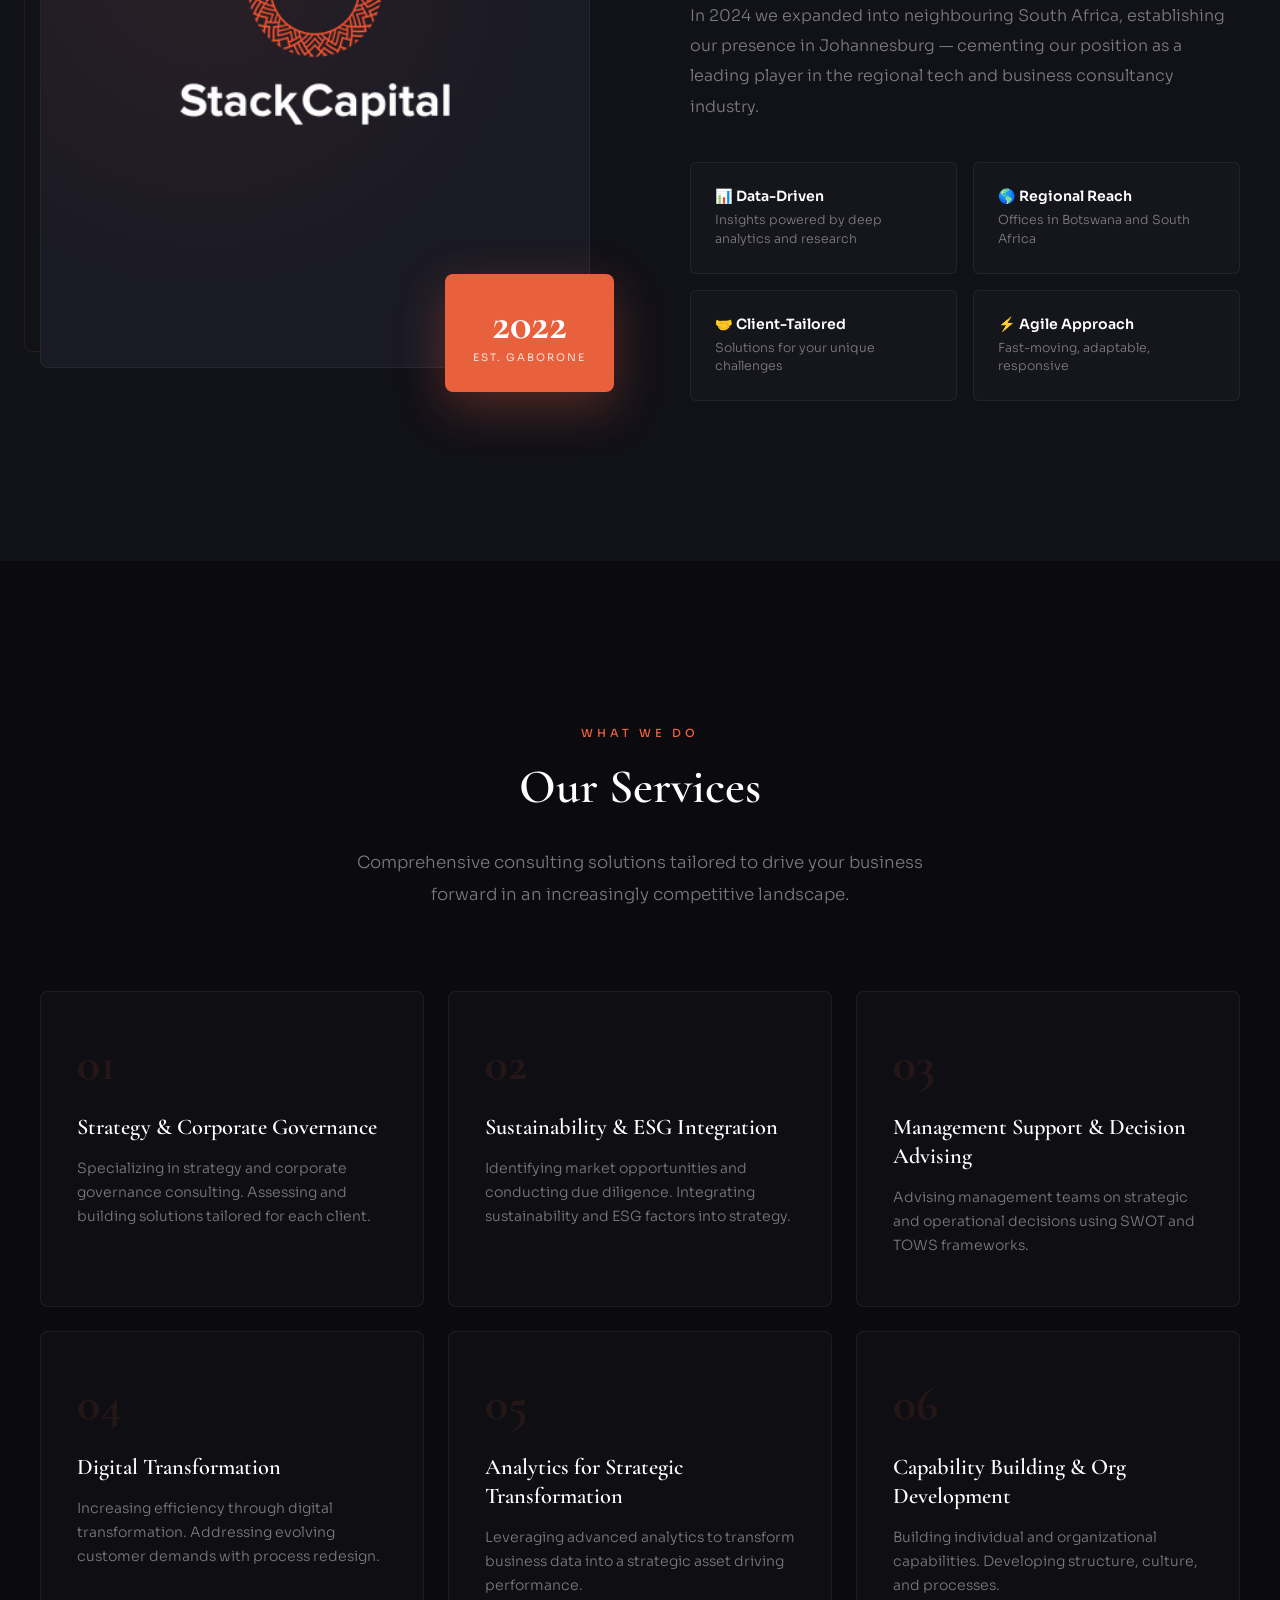
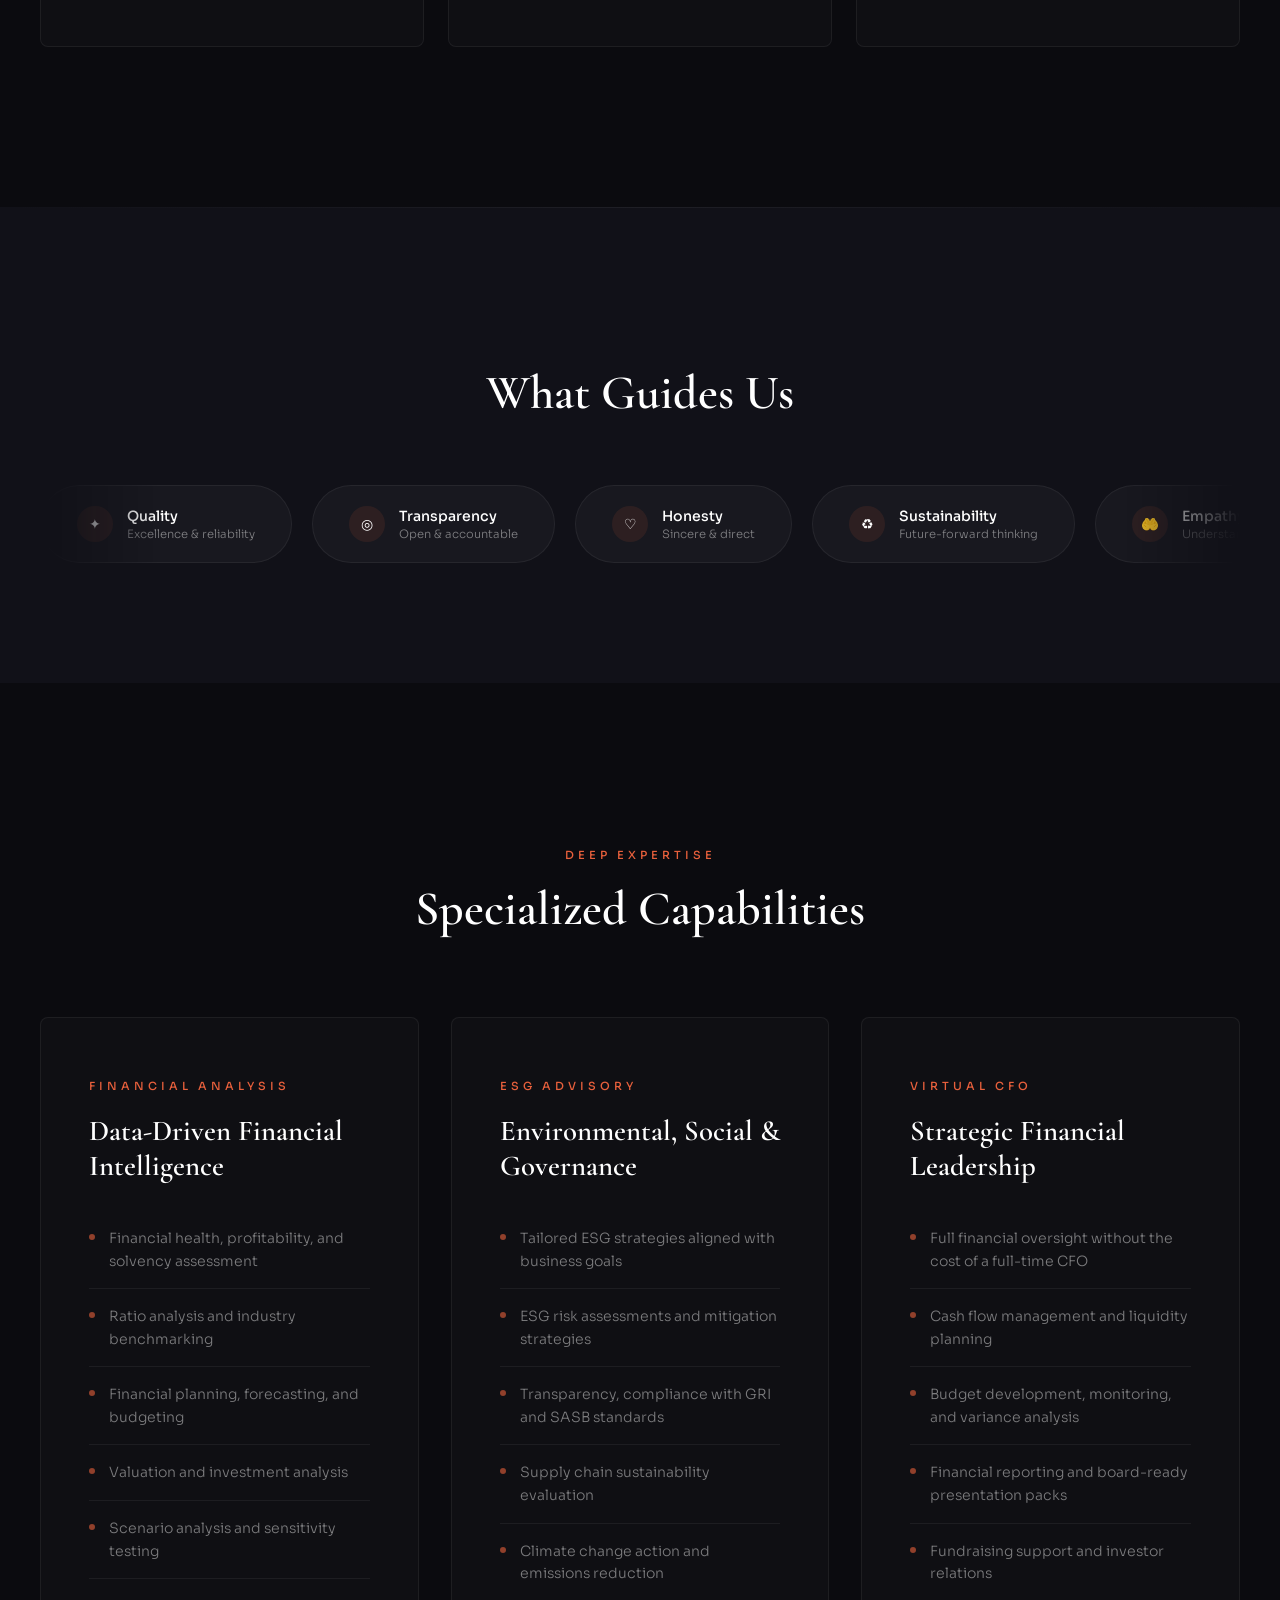
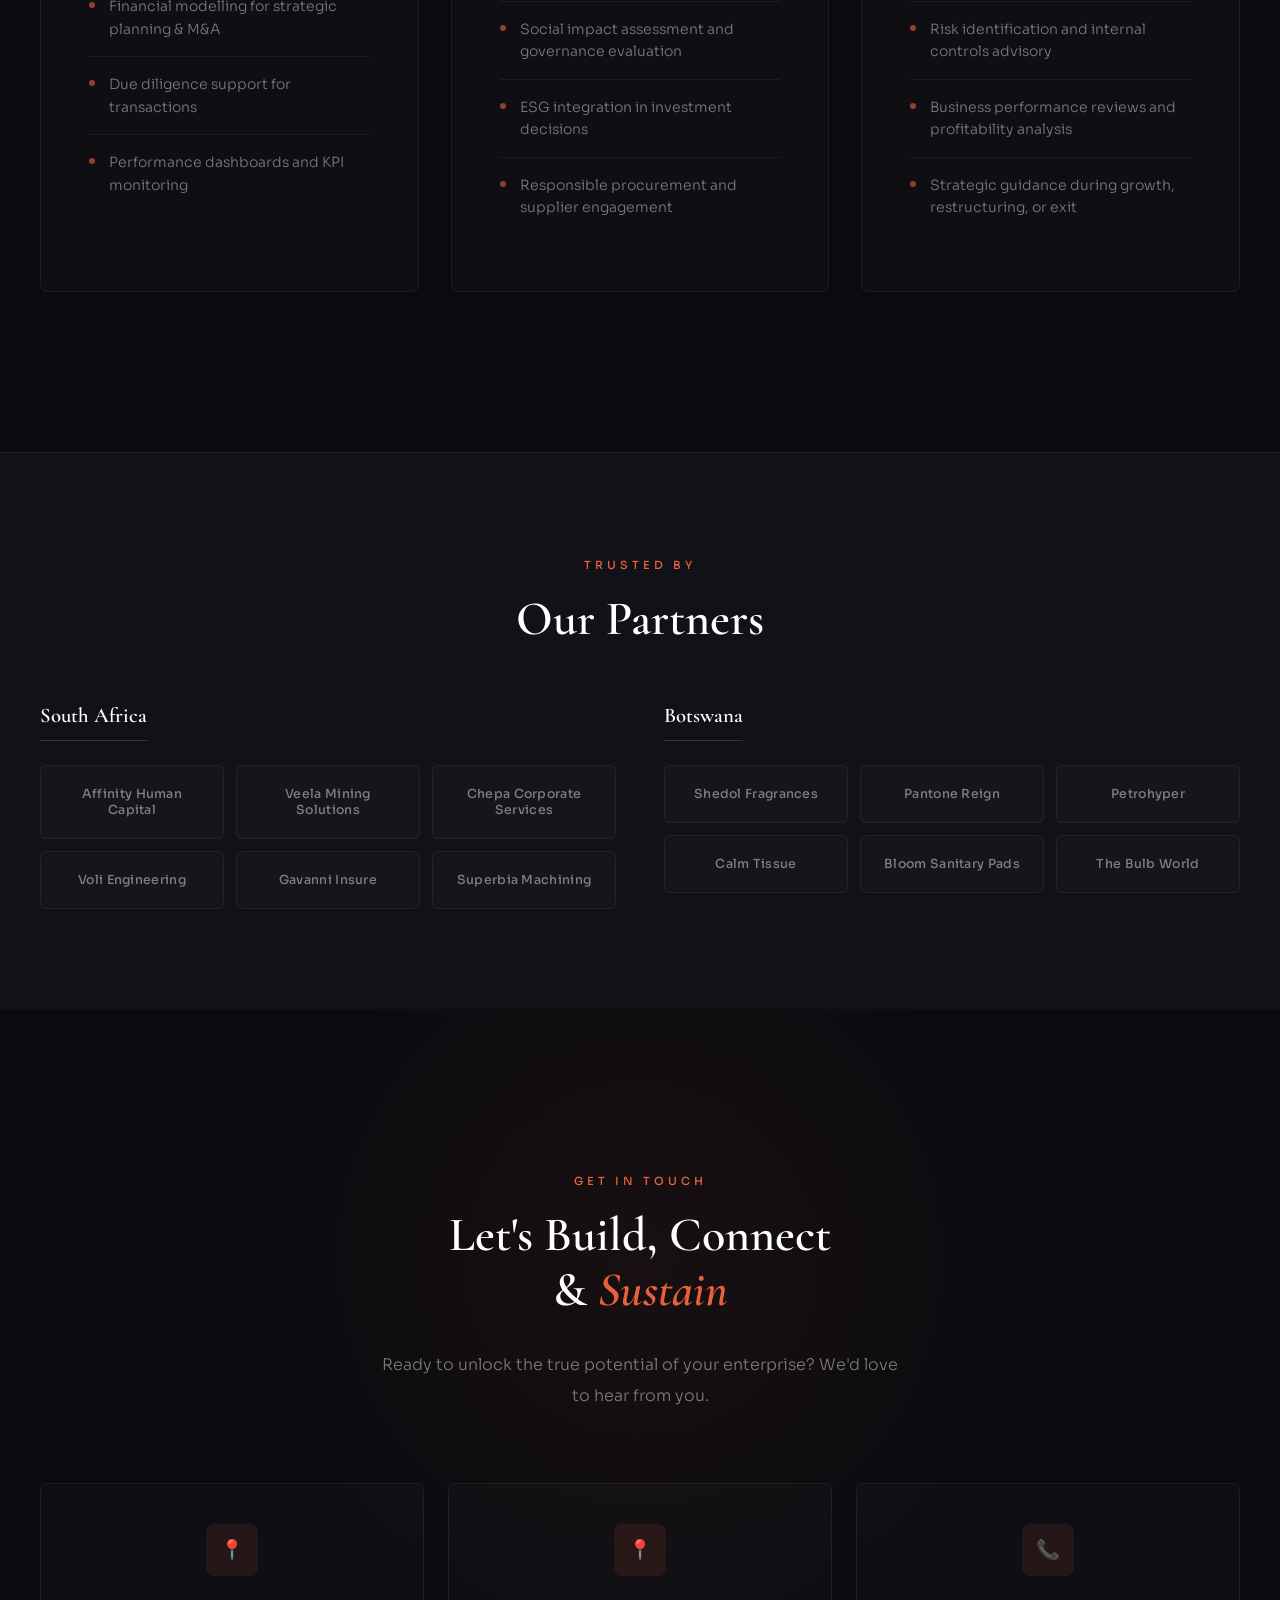
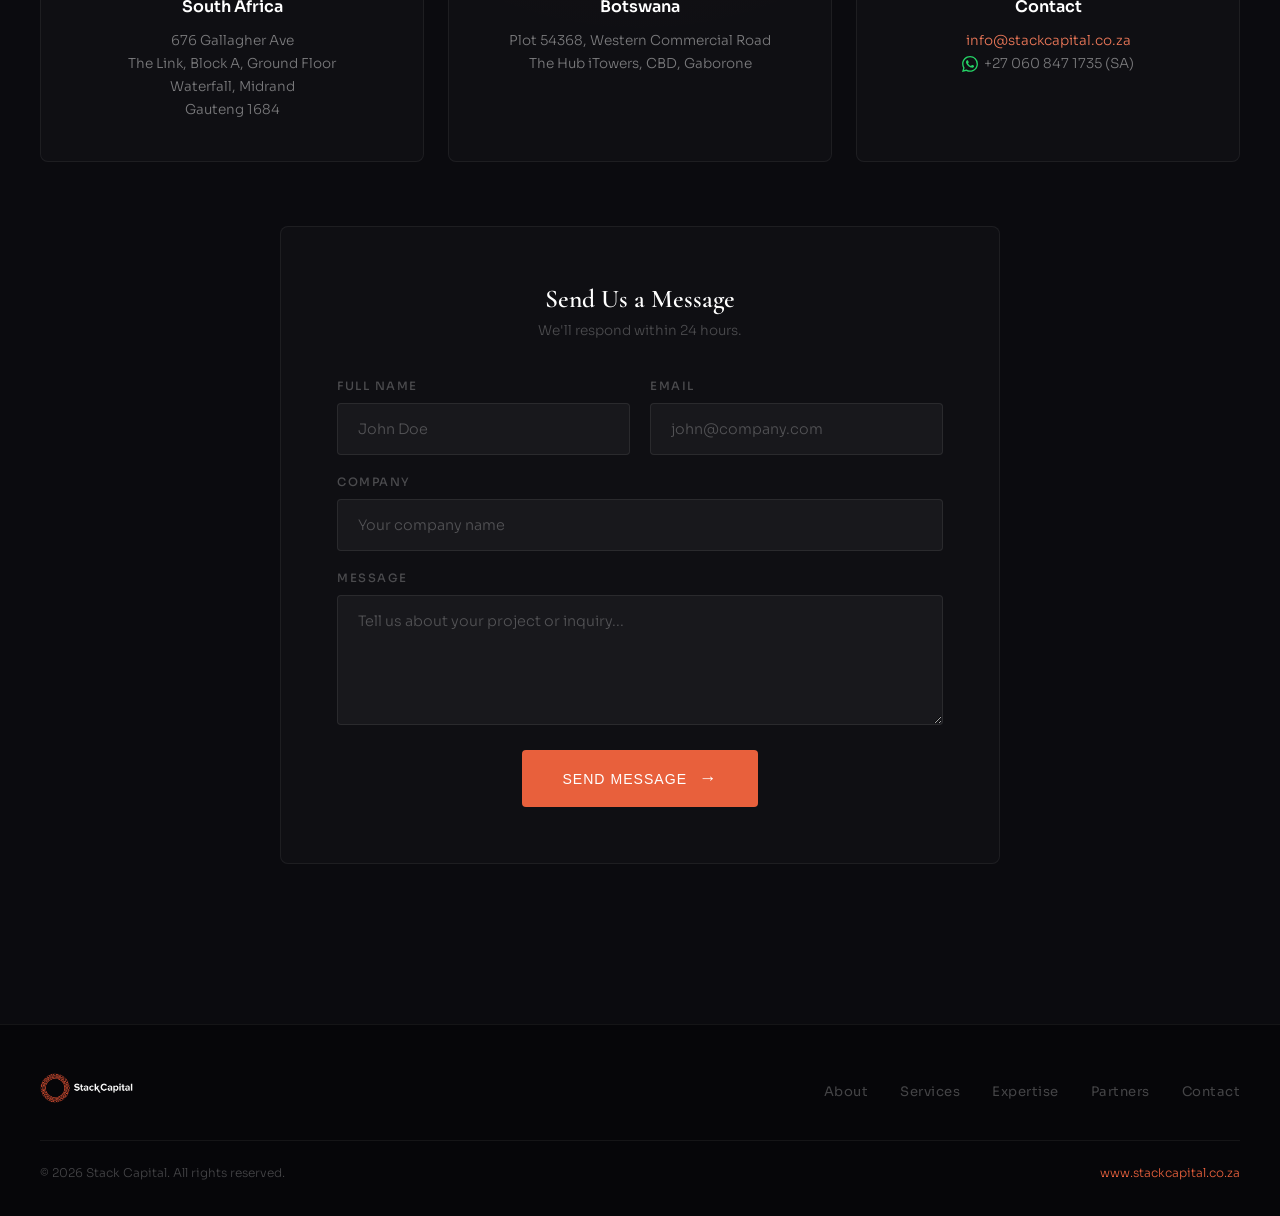
==== commit 44335213: "Update index.html" ====
--- a/index.html
+++ b/index.html
@@ -1054,7 +1054,7 @@
       </ul>
     </div>
     <div class="footer-bottom">
-      <p>&copy; 2024 Stack Capital. All rights reserved.</p>
+      <p>&copy; 2026 Stack Capital. All rights reserved.</p>
       <p><a href="https://www.stackcapital.co.za">www.stackcapital.co.za</a></p>
     </div>
   </div>
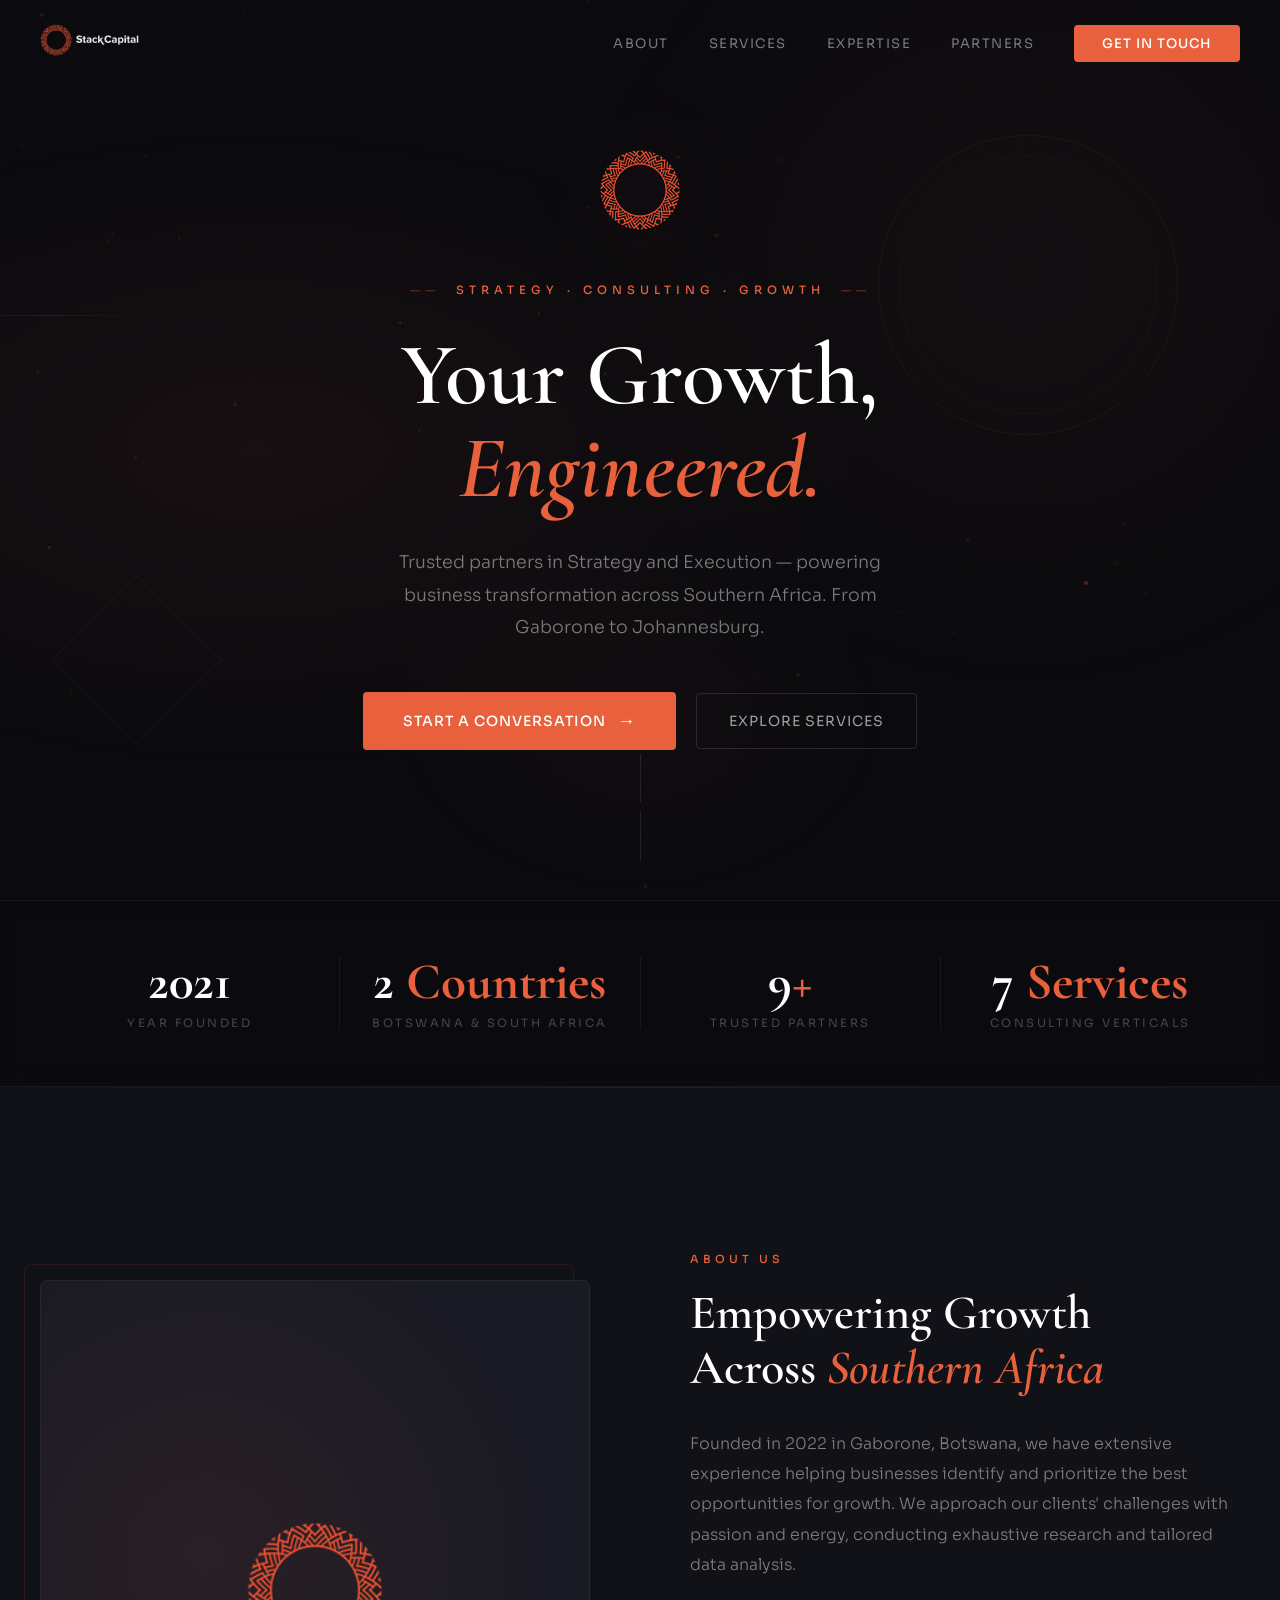
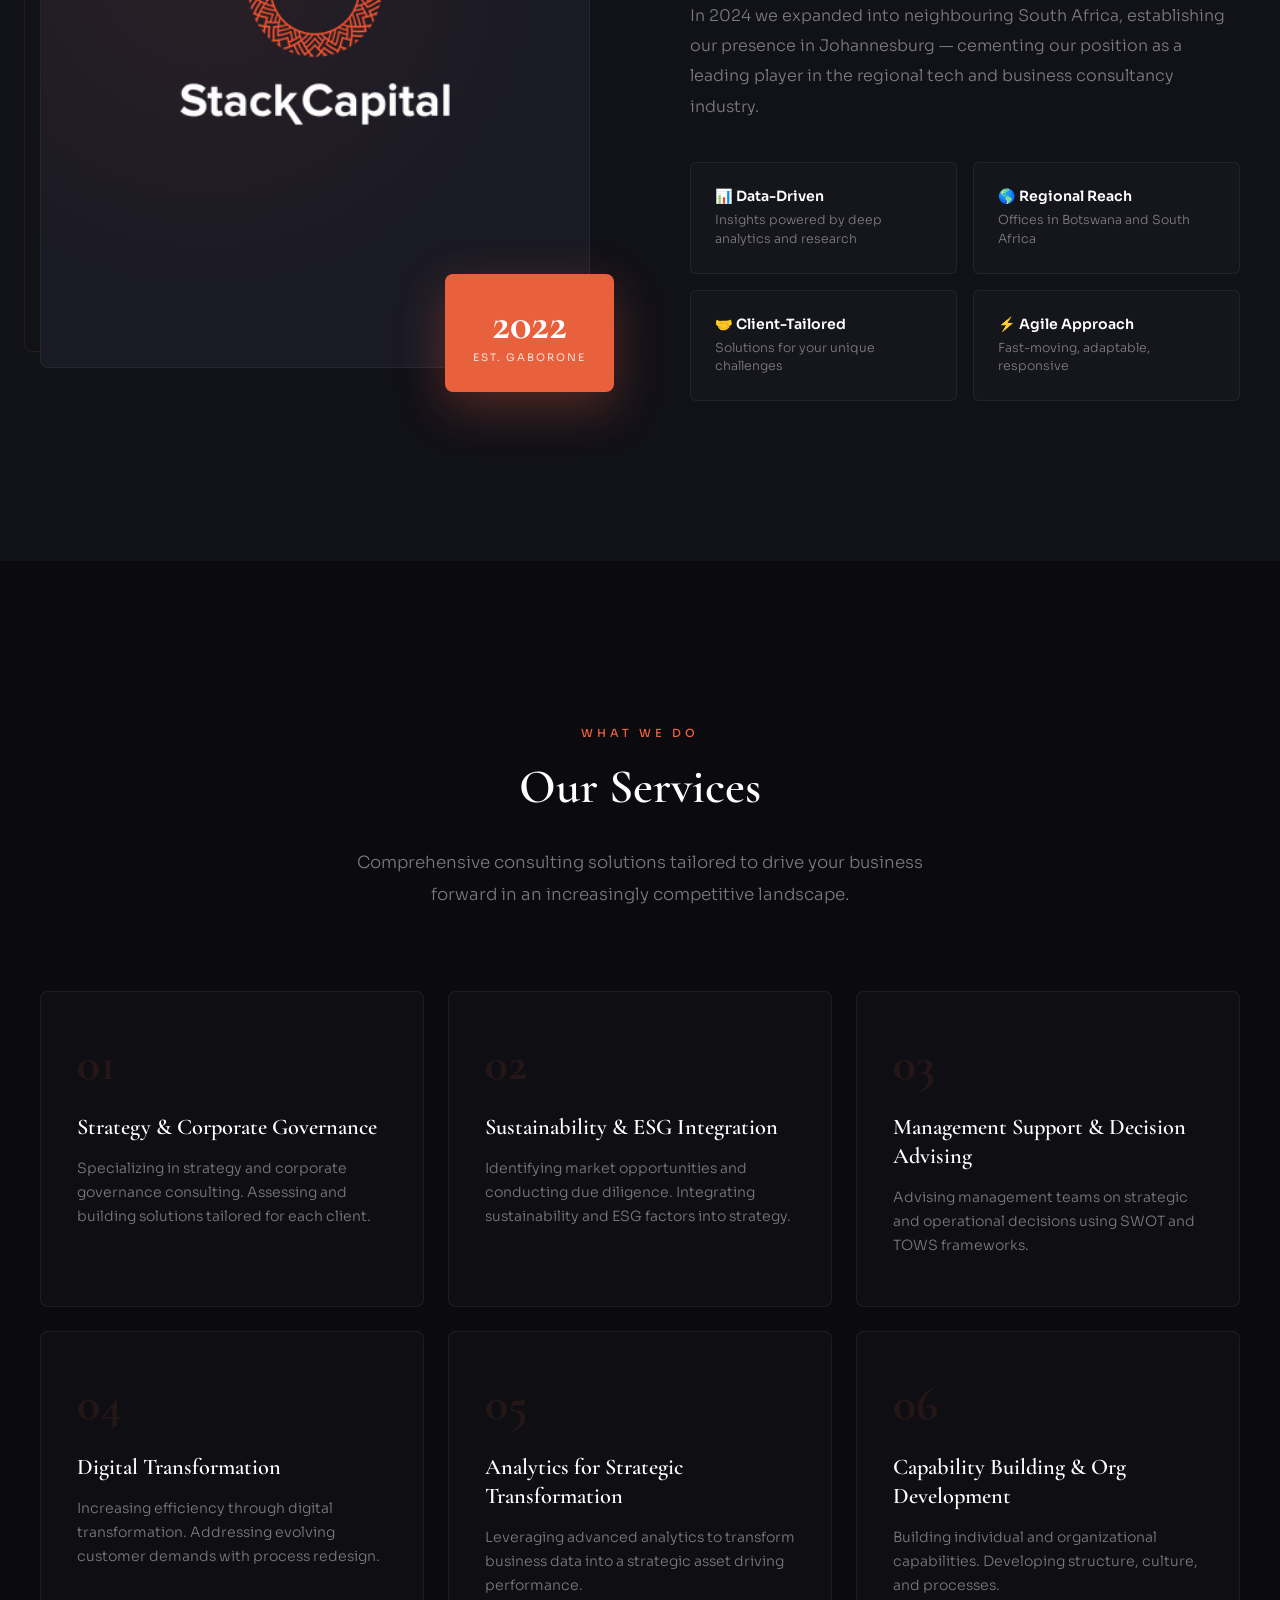
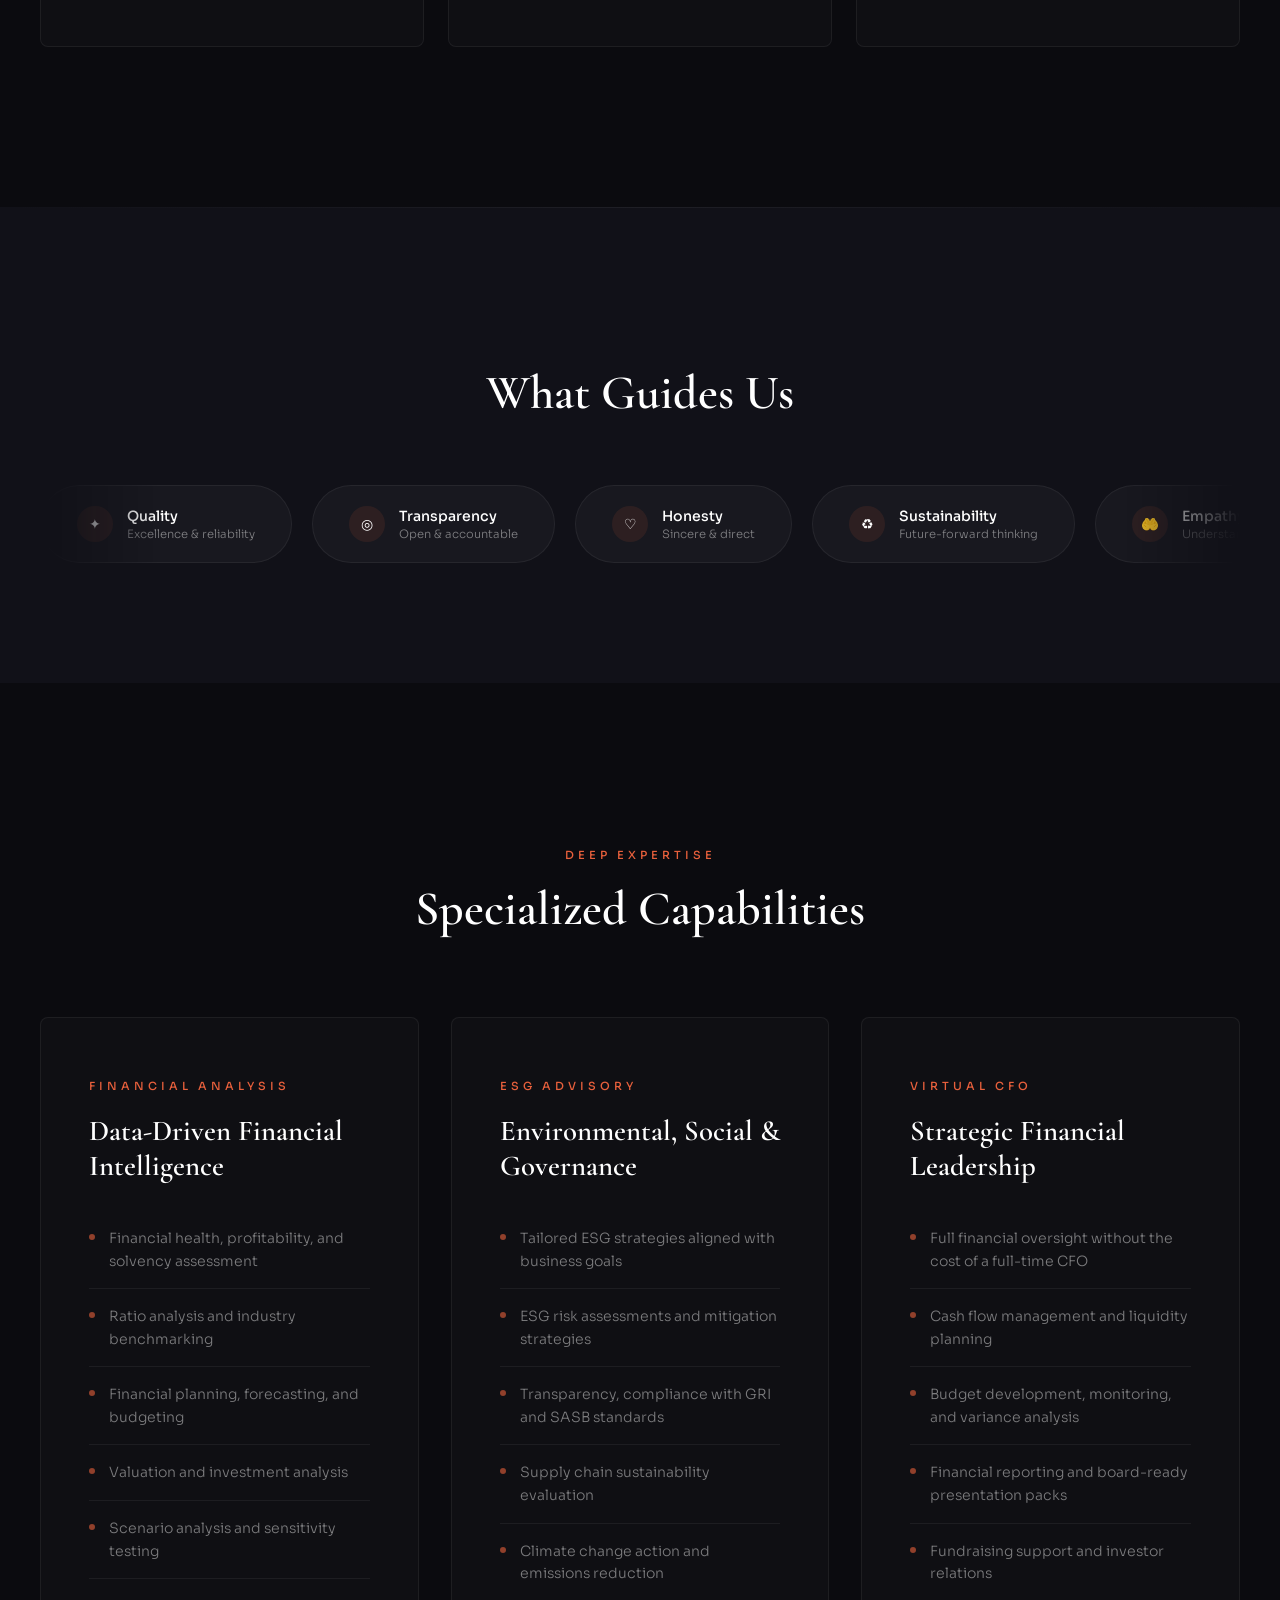
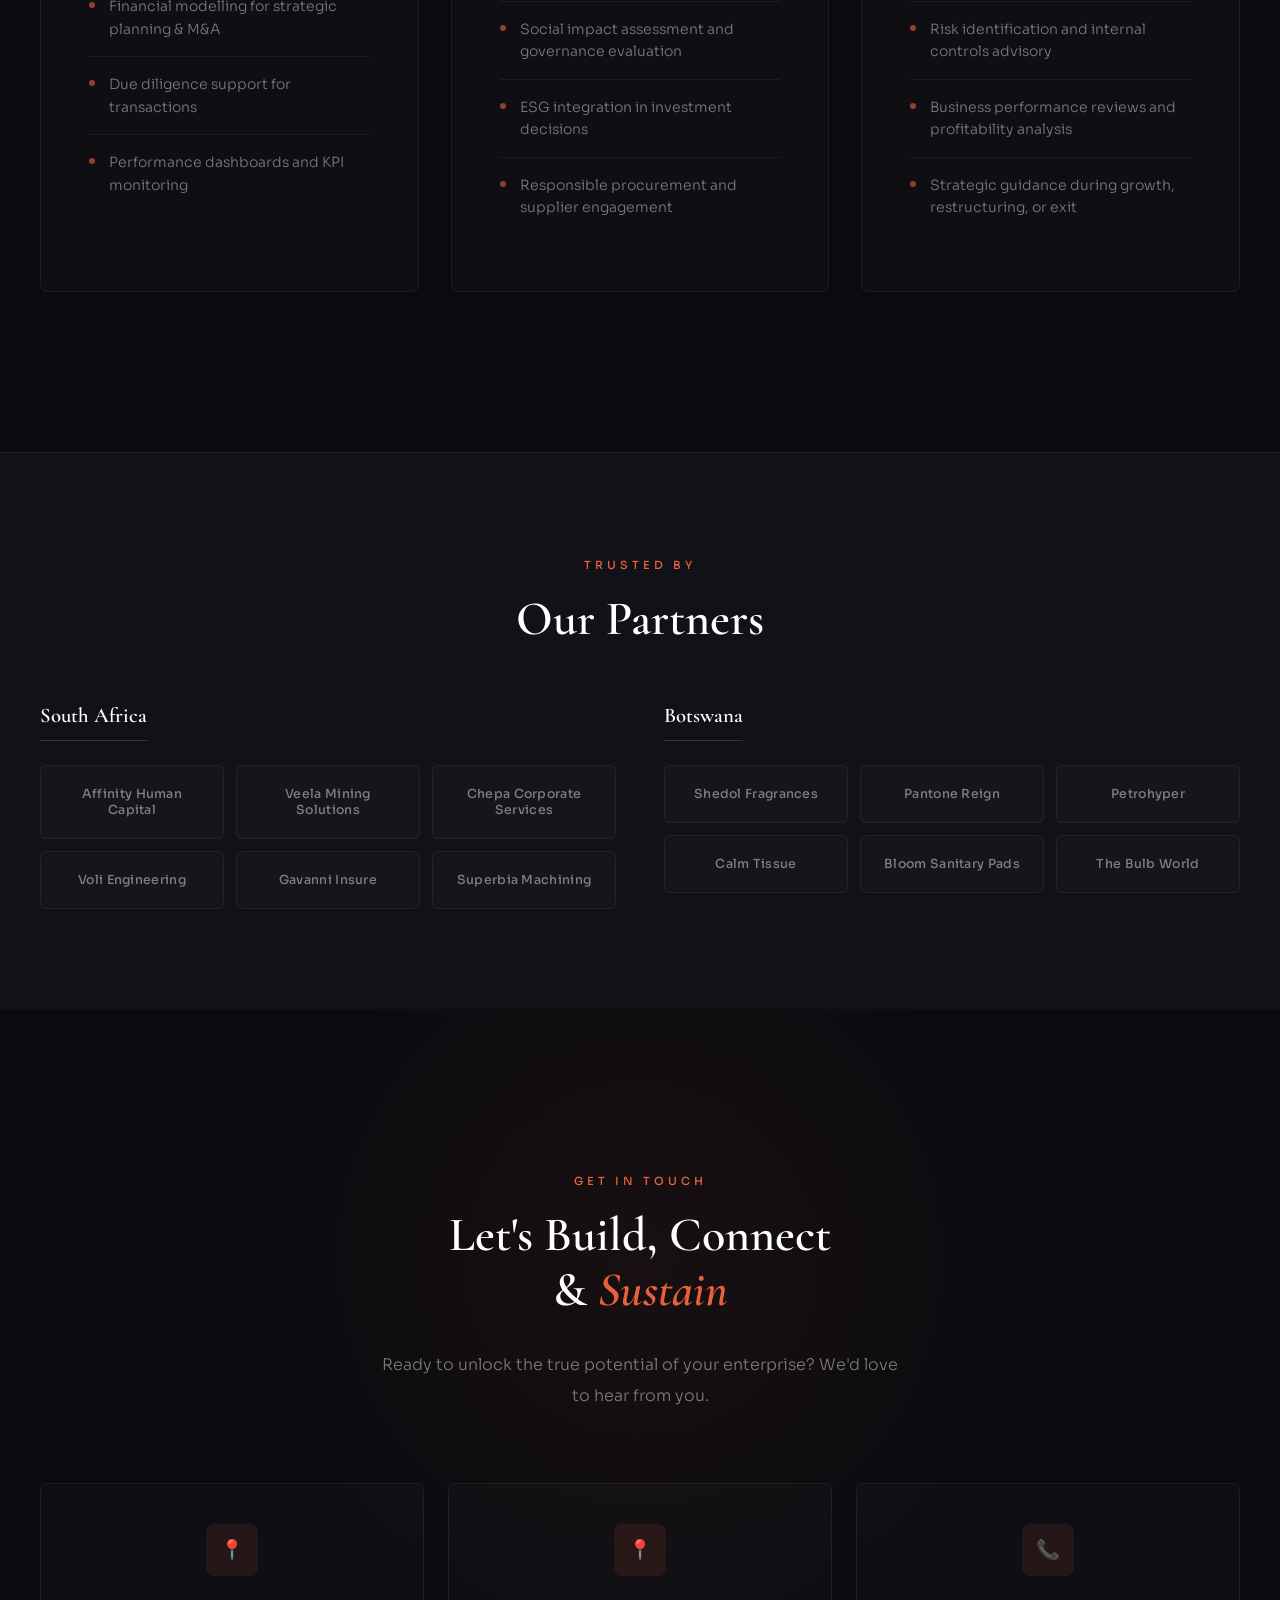
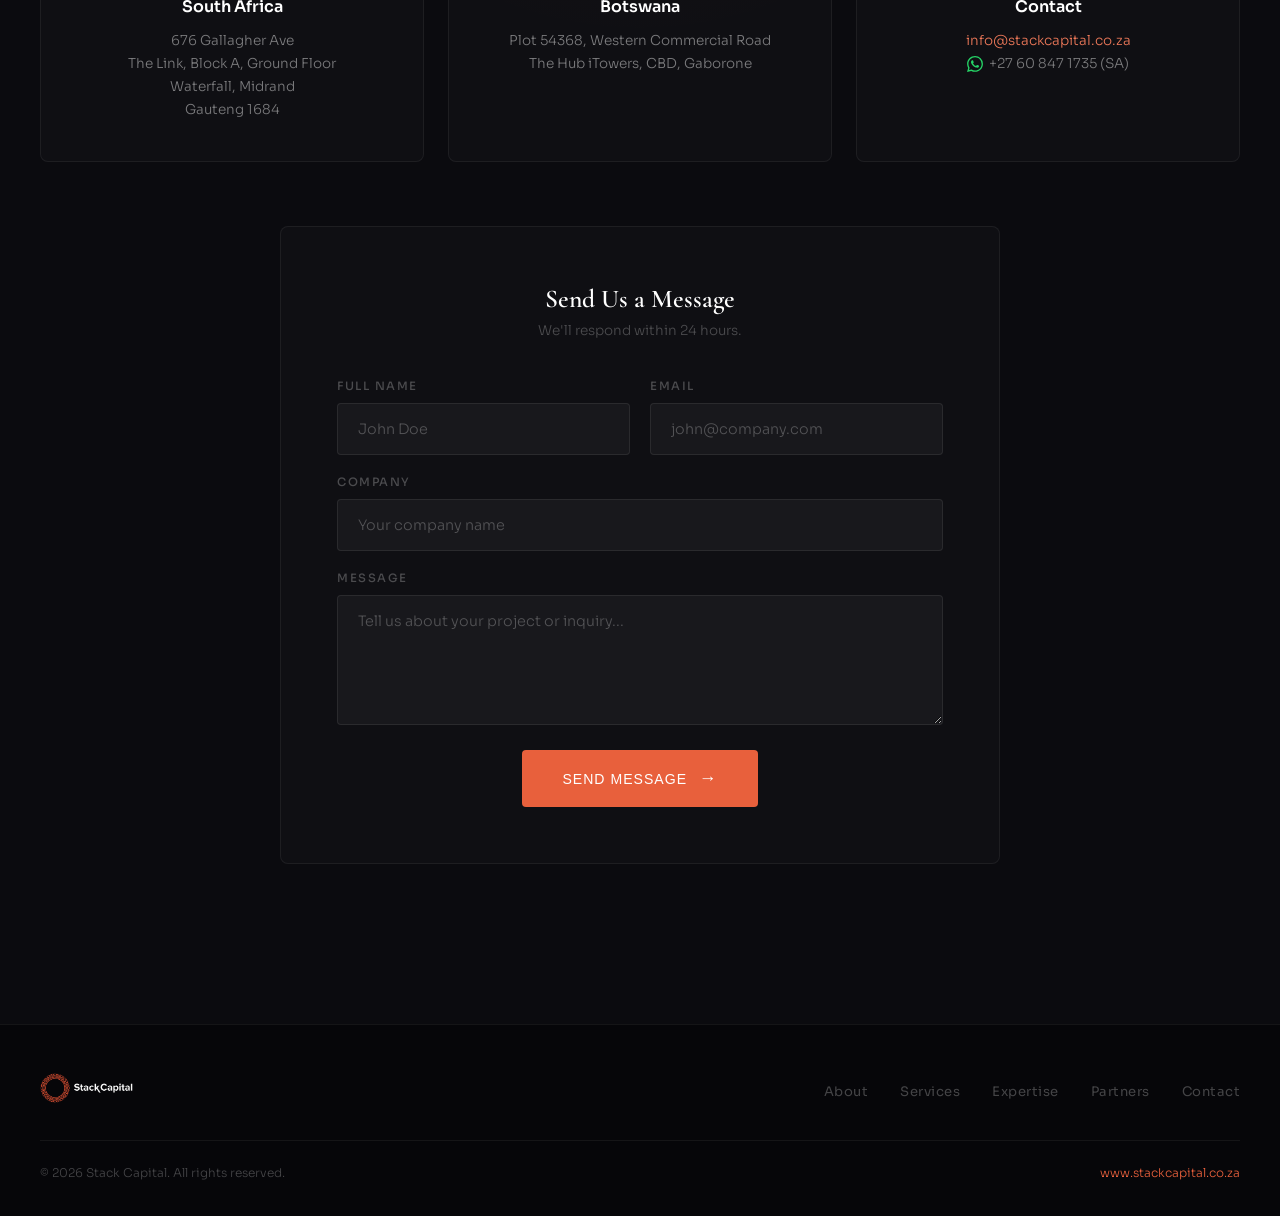
==== commit d68cbf42: "Update index.html" ====
--- a/index.html
+++ b/index.html
@@ -1020,7 +1020,7 @@
         <p><a href="mailto:info@stackcapital.co.za">info@stackcapital.co.za</a><br>
 <a href="https://wa.me/27060847735" target="_blank" style="color:inherit; display:inline-flex; align-items:center; gap:6px;">
   <svg xmlns="http://www.w3.org/2000/svg" width="16" height="16" viewBox="0 0 24 24" fill="#25D366"><path d="M17.472 14.382c-.297-.149-1.758-.867-2.03-.967-.273-.099-.471-.148-.67.15-.197.297-.767.966-.94 1.164-.173.199-.347.223-.644.075-.297-.15-1.255-.463-2.39-1.475-.883-.788-1.48-1.761-1.653-2.059-.173-.297-.018-.458.13-.606.134-.133.298-.347.446-.52.149-.174.198-.298.298-.497.099-.198.05-.371-.025-.52-.075-.149-.669-1.612-.916-2.207-.242-.579-.487-.5-.669-.51-.173-.008-.371-.01-.57-.01-.198 0-.52.074-.792.372-.272.297-1.04 1.016-1.04 2.479 0 1.462 1.065 2.875 1.213 3.074.149.198 2.096 3.2 5.077 4.487.709.306 1.262.489 1.694.625.712.227 1.36.195 1.871.118.571-.085 1.758-.719 2.006-1.413.248-.694.248-1.289.173-1.413-.074-.124-.272-.198-.57-.347m-5.421 7.403h-.004a9.87 9.87 0 01-5.031-1.378l-.361-.214-3.741.982.998-3.648-.235-.374a9.86 9.86 0 01-1.51-5.26c.001-5.45 4.436-9.884 9.888-9.884 2.64 0 5.122 1.03 6.988 2.898a9.825 9.825 0 012.893 6.994c-.003 5.45-4.437 9.884-9.885 9.884m8.413-18.297A11.815 11.815 0 0012.05 0C5.495 0 .16 5.335.157 11.892c0 2.096.547 4.142 1.588 5.945L.057 24l6.305-1.654a11.882 11.882 0 005.683 1.448h.005c6.554 0 11.89-5.335 11.893-11.893a11.821 11.821 0 00-3.48-8.413z"/></svg>
-  +27 060 847 1735 (SA)
+  +27 60 847 1735 (SA)
 </a></p>
       </div>
     </div>
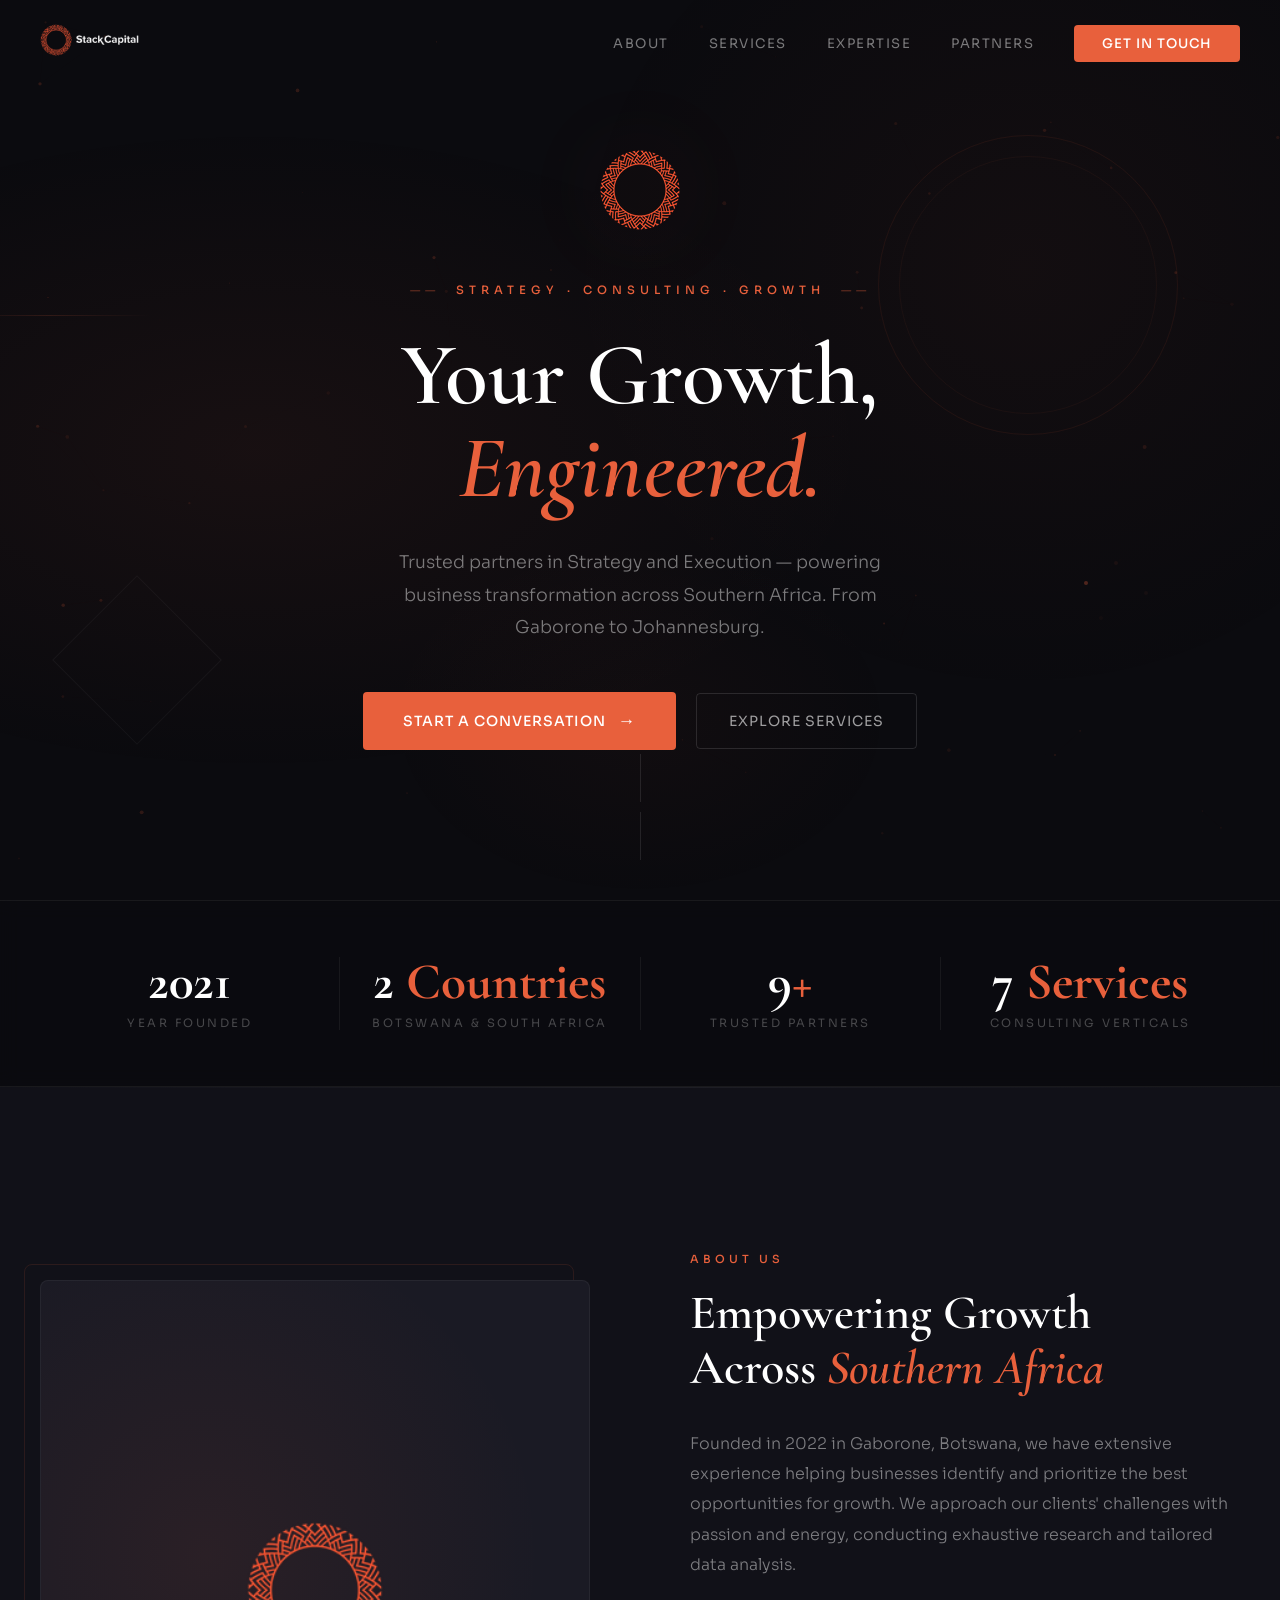
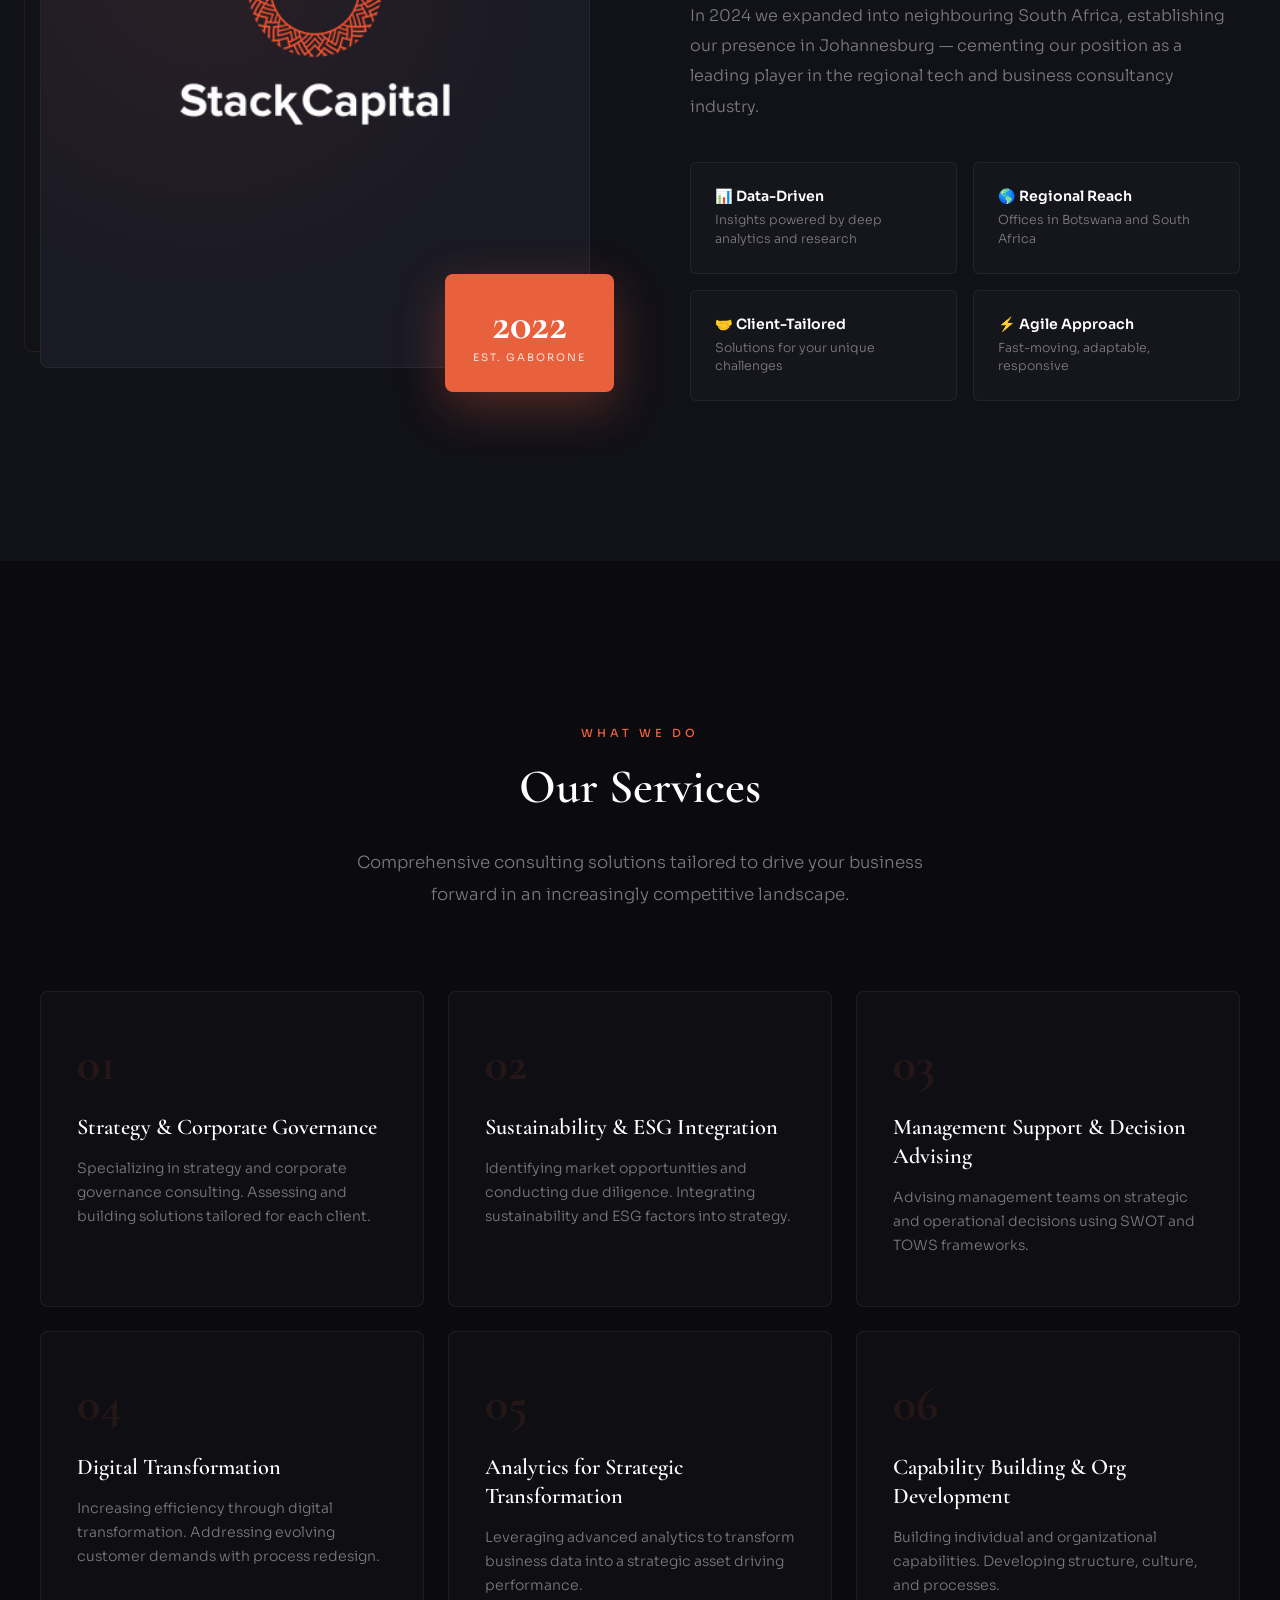
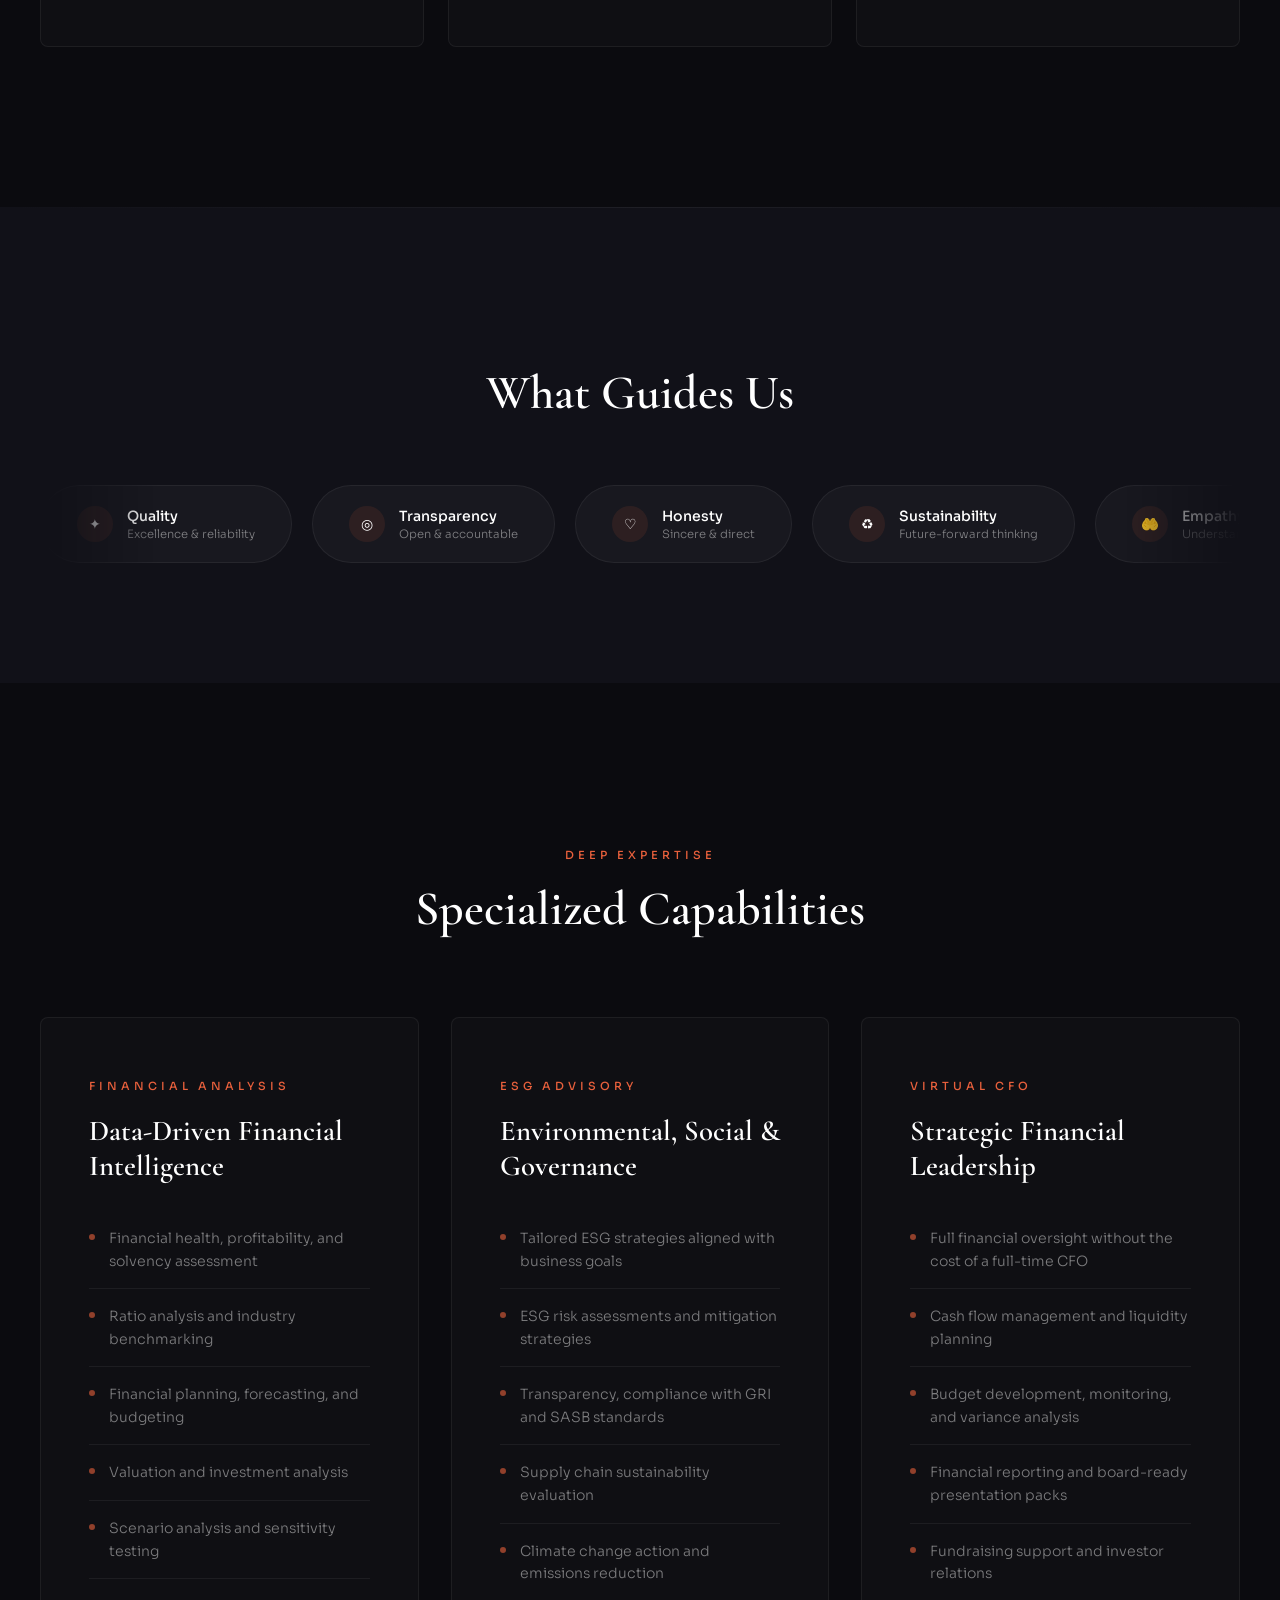
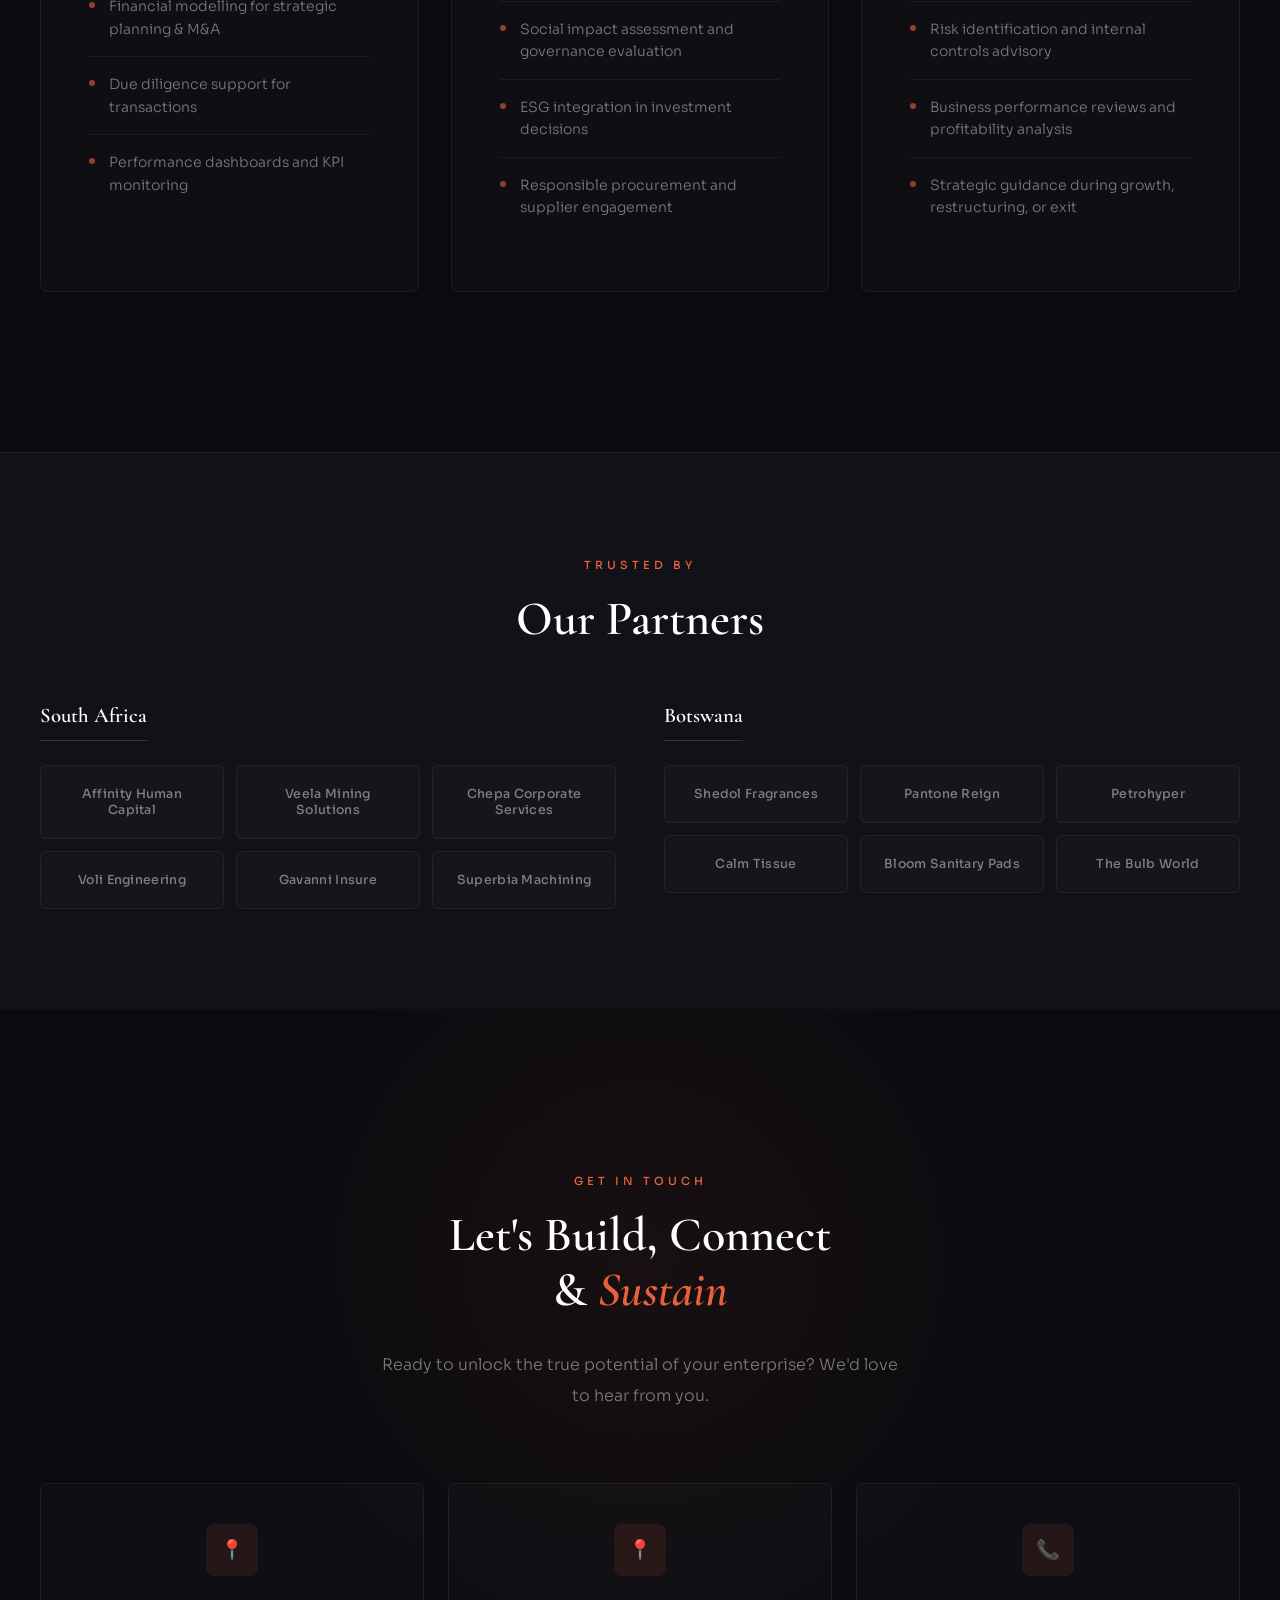
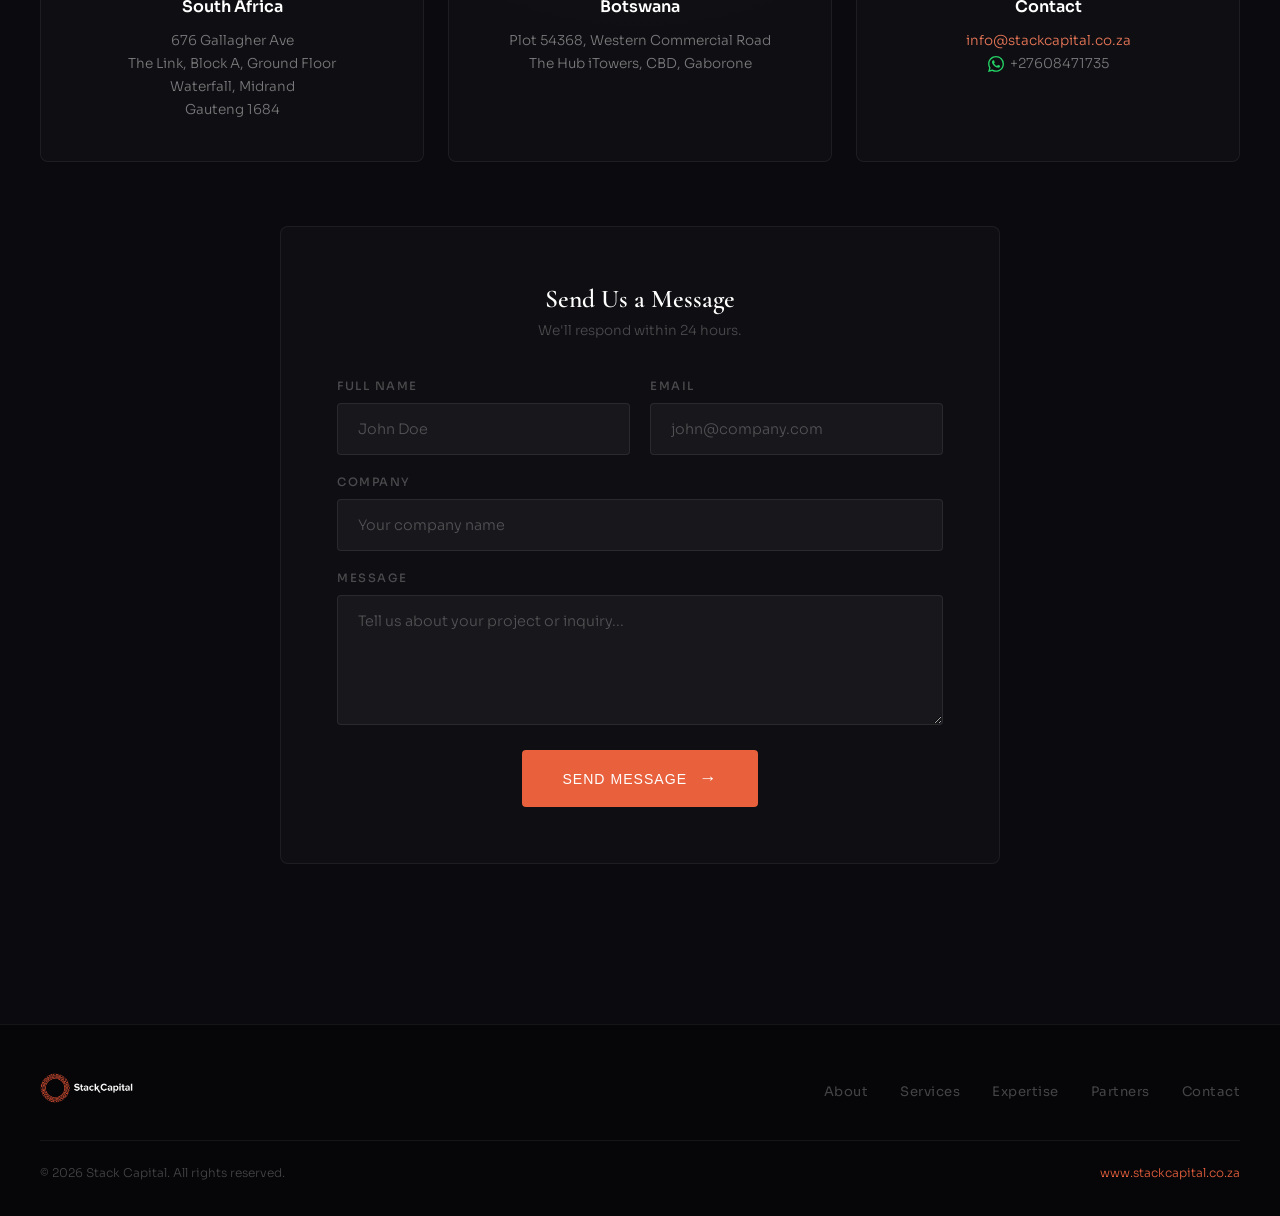
==== commit fb820474: "Update index.html" ====
--- a/index.html
+++ b/index.html
@@ -1020,7 +1020,7 @@
         <p><a href="mailto:info@stackcapital.co.za">info@stackcapital.co.za</a><br>
 <a href="https://wa.me/27060847735" target="_blank" style="color:inherit; display:inline-flex; align-items:center; gap:6px;">
   <svg xmlns="http://www.w3.org/2000/svg" width="16" height="16" viewBox="0 0 24 24" fill="#25D366"><path d="M17.472 14.382c-.297-.149-1.758-.867-2.03-.967-.273-.099-.471-.148-.67.15-.197.297-.767.966-.94 1.164-.173.199-.347.223-.644.075-.297-.15-1.255-.463-2.39-1.475-.883-.788-1.48-1.761-1.653-2.059-.173-.297-.018-.458.13-.606.134-.133.298-.347.446-.52.149-.174.198-.298.298-.497.099-.198.05-.371-.025-.52-.075-.149-.669-1.612-.916-2.207-.242-.579-.487-.5-.669-.51-.173-.008-.371-.01-.57-.01-.198 0-.52.074-.792.372-.272.297-1.04 1.016-1.04 2.479 0 1.462 1.065 2.875 1.213 3.074.149.198 2.096 3.2 5.077 4.487.709.306 1.262.489 1.694.625.712.227 1.36.195 1.871.118.571-.085 1.758-.719 2.006-1.413.248-.694.248-1.289.173-1.413-.074-.124-.272-.198-.57-.347m-5.421 7.403h-.004a9.87 9.87 0 01-5.031-1.378l-.361-.214-3.741.982.998-3.648-.235-.374a9.86 9.86 0 01-1.51-5.26c.001-5.45 4.436-9.884 9.888-9.884 2.64 0 5.122 1.03 6.988 2.898a9.825 9.825 0 012.893 6.994c-.003 5.45-4.437 9.884-9.885 9.884m8.413-18.297A11.815 11.815 0 0012.05 0C5.495 0 .16 5.335.157 11.892c0 2.096.547 4.142 1.588 5.945L.057 24l6.305-1.654a11.882 11.882 0 005.683 1.448h.005c6.554 0 11.89-5.335 11.893-11.893a11.821 11.821 0 00-3.48-8.413z"/></svg>
-  +27 60 847 1735 (SA)
+  +27608471735
 </a></p>
       </div>
     </div>
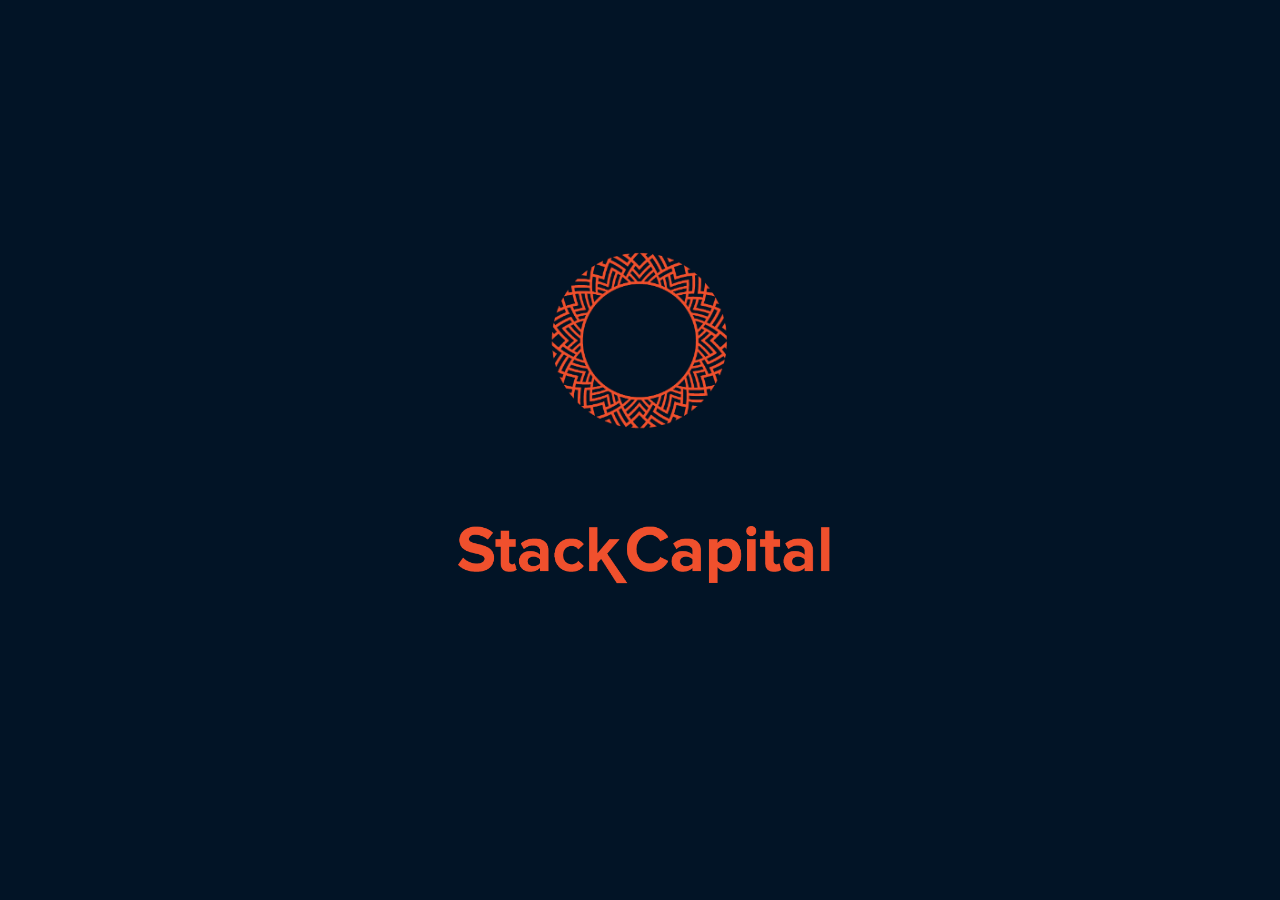
==== commit 3a17929d: "Launch refreshed Stack Capital website" ====
--- a/index.html
+++ b/index.html
@@ -1,1316 +1,20 @@
-<!DOCTYPE html>
+<!doctype html>
 <html lang="en">
 <head>
-<meta charset="UTF-8">
-<meta name="viewport" content="width=device-width, initial-scale=1.0">
-<title>Stack Capital | Strategy & Business Consultancy</title>
-<link rel="preconnect" href="https://fonts.googleapis.com">
-<link href="https://fonts.googleapis.com/css2?family=Cormorant+Garamond:ital,wght@0,400;0,600;0,700;1,400;1,600&family=Sora:wght@300;400;500;600;700&display=swap" rel="stylesheet">
-<style>
-/* ============================================================
-   STACK CAPITAL â€” CINEMATIC LANDING
-   Aesthetic: Dark luxe corporate + kinetic geometry
-   ============================================================ */
-
-:root {
-  --coral: #E8603C;
-  --coral-glow: #F07A5A;
-  --coral-deep: #C44D2E;
-  --dark-1: #0B0B0F;
-  --dark-2: #111118;
-  --dark-3: #1A1A24;
-  --dark-4: #22222E;
-  --cream: #FAF8F5;
-  --offwhite: #F0EDE8;
-  --warm-gray: #9A9490;
-  --text-muted: rgba(255,255,255,0.45);
-  --text-dim: rgba(255,255,255,0.25);
-  --line: rgba(255,255,255,0.06);
-  --font-display: 'Cormorant Garamond', Georgia, serif;
-  --font-body: 'Sora', sans-serif;
-}
-
-*, *::before, *::after { margin: 0; padding: 0; box-sizing: border-box; }
-html { scroll-behavior: smooth; }
-body {
-  font-family: var(--font-body);
-  background: var(--dark-1);
-  color: white;
-  overflow-x: hidden;
-  -webkit-font-smoothing: antialiased;
-}
-
-/* ===== PRELOADER ===== */
-.preloader {
-  position: fixed; inset: 0; z-index: 9999;
-  background: var(--dark-1);
-  display: flex; align-items: center; justify-content: center;
-  transition: opacity 0.6s ease, visibility 0.6s ease;
-}
-.preloader.done { opacity: 0; visibility: hidden; pointer-events: none; }
-.preloader-logo {
-  width: 60px; height: 60px;
-  animation: preloaderSpin 1.2s cubic-bezier(0.68, -0.55, 0.27, 1.55) infinite;
-}
-@keyframes preloaderSpin {
-  0% { transform: rotate(0deg) scale(1); opacity: 0.7; }
-  50% { transform: rotate(180deg) scale(1.1); opacity: 1; }
-  100% { transform: rotate(360deg) scale(1); opacity: 0.7; }
-}
-
-/* ===== CANVAS BG ===== */
-#gridCanvas {
-  position: fixed; inset: 0; z-index: 0;
-  pointer-events: none;
-  opacity: 0.4;
-}
-
-/* ===== NAV ===== */
-.nav {
-  position: fixed; top: 0; left: 0; right: 0; z-index: 100;
-  padding: 24px 0;
-  transition: all 0.5s cubic-bezier(0.25, 0.46, 0.45, 0.94);
-}
-.nav.scrolled {
-  padding: 16px 0;
-  background: rgba(11, 11, 15, 0.85);
-  backdrop-filter: blur(30px); -webkit-backdrop-filter: blur(30px);
-  border-bottom: 1px solid var(--line);
-}
-.nav-inner {
-  max-width: 1320px; margin: 0 auto; padding: 0 40px;
-  display: flex; align-items: center; justify-content: space-between;
-}
-.nav-logo { height: 32px; width: auto; opacity: 0; animation: fadeIn 0.8s 1.8s ease forwards; }
-.nav-links { display: flex; gap: 40px; list-style: none; align-items: center; }
-.nav-links li { opacity: 0; animation: fadeIn 0.6s ease forwards; }
-.nav-links li:nth-child(1) { animation-delay: 2s; }
-.nav-links li:nth-child(2) { animation-delay: 2.1s; }
-.nav-links li:nth-child(3) { animation-delay: 2.2s; }
-.nav-links li:nth-child(4) { animation-delay: 2.3s; }
-.nav-links li:nth-child(5) { animation-delay: 2.4s; }
-.nav-links a {
-  color: var(--text-muted); text-decoration: none;
-  font-size: 0.82rem; font-weight: 400; letter-spacing: 1.5px;
-  text-transform: uppercase; transition: all 0.4s ease;
-  position: relative;
-}
-.nav-links a::after {
-  content: ''; position: absolute; bottom: -6px; left: 50%; width: 0; height: 1px;
-  background: var(--coral); transition: all 0.4s ease; transform: translateX(-50%);
-}
-.nav-links a:hover { color: white; }
-.nav-links a:hover::after { width: 100%; }
-.nav-cta {
-  color: white !important; background: var(--coral);
-  padding: 10px 28px; border-radius: 4px;
-  font-weight: 500 !important; letter-spacing: 1px !important;
-  transition: all 0.4s ease !important;
-}
-.nav-cta::after { display: none !important; }
-.nav-cta:hover { background: var(--coral-glow); transform: translateY(-1px); box-shadow: 0 8px 32px rgba(232,96,60,0.3); }
-
-.hamburger {
-  display: none; cursor: pointer; flex-direction: column; gap: 6px;
-  background: none; border: none; padding: 4px;
-}
-.hamburger span {
-  width: 26px; height: 1.5px; background: rgba(255,255,255,0.6);
-  transition: all 0.3s ease;
-}
-
-/* ===== HERO ===== */
-.hero {
-  min-height: 100vh; position: relative; z-index: 1;
-  display: flex; align-items: center; justify-content: center;
-  overflow: hidden;
-}
-.hero-bg-gradient {
-  position: absolute; inset: 0;
-  background:
-    radial-gradient(ellipse 80% 60% at 20% 50%, rgba(232,96,60,0.06) 0%, transparent 60%),
-    radial-gradient(ellipse 60% 80% at 80% 30%, rgba(232,96,60,0.04) 0%, transparent 60%),
-    radial-gradient(ellipse 40% 40% at 50% 80%, rgba(232,96,60,0.03) 0%, transparent 50%);
-  pointer-events: none;
-}
-
-/* Floating geometric accents */
-.geo-float {
-  position: absolute; pointer-events: none; z-index: 0;
-}
-.geo-ring {
-  width: 300px; height: 300px; border: 1px solid rgba(232,96,60,0.08);
-  border-radius: 50%; top: 15%; right: 8%;
-  animation: geoSpin 40s linear infinite, geoFloat 8s ease-in-out infinite;
-}
-.geo-ring::before {
-  content: ''; position: absolute; inset: 20px;
-  border: 1px solid rgba(232,96,60,0.05); border-radius: 50%;
-}
-.geo-diamond {
-  width: 120px; height: 120px; border: 1px solid rgba(255,255,255,0.04);
-  bottom: 20%; left: 6%; transform: rotate(45deg);
-  animation: geoFloat 10s ease-in-out 2s infinite;
-}
-.geo-line {
-  width: 200px; height: 1px; background: linear-gradient(90deg, transparent, rgba(232,96,60,0.15), transparent);
-  top: 35%; left: -50px;
-  animation: geoSlide 12s ease-in-out infinite;
-}
-.geo-dots {
-  width: 4px; height: 4px; background: var(--coral); border-radius: 50%;
-  bottom: 35%; right: 15%; opacity: 0.3;
-  animation: geoPulse 3s ease-in-out infinite;
-  box-shadow:
-    30px -20px 0 rgba(232,96,60,0.2),
-    60px 10px 0 rgba(232,96,60,0.15),
-    15px 35px 0 rgba(232,96,60,0.1);
-}
-
-@keyframes geoSpin { to { transform: rotate(360deg); } }
-@keyframes geoFloat {
-  0%, 100% { transform: translateY(0); }
-  50% { transform: translateY(-20px); }
-}
-@keyframes geoSlide {
-  0%, 100% { transform: translateX(0); opacity: 0.5; }
-  50% { transform: translateX(100px); opacity: 1; }
-}
-@keyframes geoPulse {
-  0%, 100% { opacity: 0.3; transform: scale(1); }
-  50% { opacity: 0.6; transform: scale(1.5); }
-}
-
-.hero-content {
-  position: relative; z-index: 2;
-  text-align: center; max-width: 900px; padding: 0 40px;
-}
-
-/* Logo icon reveal */
-.hero-icon-wrap {
-  margin-bottom: 48px; display: inline-block;
-  opacity: 0; animation: logoReveal 1.2s 0.5s cubic-bezier(0.25, 0.46, 0.45, 0.94) forwards;
-}
-.hero-icon {
-  width: 80px; height: 80px;
-  animation: logoBreath 4s ease-in-out 2s infinite;
-  filter: drop-shadow(0 0 40px rgba(232,96,60,0.2));
-}
-@keyframes logoReveal {
-  from { opacity: 0; transform: scale(0.5) rotate(-30deg); }
-  to { opacity: 1; transform: scale(1) rotate(0deg); }
-}
-@keyframes logoBreath {
-  0%, 100% { filter: drop-shadow(0 0 30px rgba(232,96,60,0.15)); }
-  50% { filter: drop-shadow(0 0 60px rgba(232,96,60,0.3)); }
-}
-
-/* Tagline above heading */
-.hero-tag {
-  font-size: 0.72rem; font-weight: 500; letter-spacing: 5px;
-  text-transform: uppercase; color: var(--coral);
-  margin-bottom: 32px;
-  opacity: 0; animation: slideUp 0.8s 0.9s ease forwards;
-}
-.hero-tag::before, .hero-tag::after {
-  content: '\2014\2014'; margin: 0 16px; opacity: 0.4;
-}
-
-/* Main heading â€” word-by-word reveal */
-.hero-heading {
-  font-family: var(--font-display);
-  font-size: clamp(3rem, 7vw, 5.5rem);
-  font-weight: 600; line-height: 1.05;
-  margin-bottom: 32px;
-  color: white;
-}
-.hero-heading .word {
-  display: inline-block;
-  opacity: 0;
-  transform: translateY(60px) rotateX(20deg);
-  animation: wordReveal 0.9s cubic-bezier(0.25, 0.46, 0.45, 0.94) forwards;
-}
-.hero-heading .word:nth-child(1) { animation-delay: 1.1s; }
-.hero-heading .word:nth-child(2) { animation-delay: 1.2s; }
-.hero-heading .word:nth-child(3) { animation-delay: 1.35s; }
-.hero-heading .word:nth-child(4) { animation-delay: 1.5s; }
-.hero-heading .word:nth-child(5) { animation-delay: 1.65s; }
-.hero-heading .word.accent { color: var(--coral); font-style: italic; }
-.hero-heading br + .word { }
-
-@keyframes wordReveal {
-  to { opacity: 1; transform: translateY(0) rotateX(0deg); }
-}
-
-/* Subheading */
-.hero-sub {
-  font-size: 1.1rem; line-height: 1.85; color: var(--text-muted);
-  max-width: 560px; margin: 0 auto 48px;
-  font-weight: 300;
-  opacity: 0; animation: slideUp 0.8s 1.9s ease forwards;
-}
-
-/* CTA buttons */
-.hero-ctas {
-  display: flex; gap: 20px; justify-content: center; align-items: center;
-  opacity: 0; animation: slideUp 0.8s 2.2s ease forwards;
-}
-.cta-primary {
-  display: inline-flex; align-items: center; gap: 12px;
-  background: var(--coral); color: white;
-  padding: 18px 40px; border-radius: 4px; text-decoration: none;
-  font-size: 0.88rem; font-weight: 500; letter-spacing: 1px;
-  text-transform: uppercase; transition: all 0.4s ease;
-  position: relative; overflow: hidden; border: none; cursor: pointer;
-}
-.cta-primary::before {
-  content: ''; position: absolute; inset: 0;
-  background: linear-gradient(90deg, transparent, rgba(255,255,255,0.15), transparent);
-  transform: translateX(-100%); transition: transform 0.6s ease;
-}
-.cta-primary:hover::before { transform: translateX(100%); }
-.cta-primary:hover {
-  background: var(--coral-glow); transform: translateY(-2px);
-  box-shadow: 0 12px 40px rgba(232,96,60,0.35);
-}
-.cta-primary .arrow {
-  transition: transform 0.3s ease; font-size: 1.1rem;
-}
-.cta-primary:hover .arrow { transform: translateX(4px); }
-
-.cta-secondary {
-  display: inline-flex; align-items: center; gap: 10px;
-  color: rgba(255,255,255,0.6); text-decoration: none;
-  padding: 18px 32px; font-size: 0.88rem; font-weight: 400;
-  letter-spacing: 1px; text-transform: uppercase;
-  border: 1px solid rgba(255,255,255,0.12); border-radius: 4px;
-  transition: all 0.4s ease;
-}
-.cta-secondary:hover {
-  color: white; border-color: rgba(255,255,255,0.3);
-  background: rgba(255,255,255,0.04);
-}
-
-@keyframes slideUp {
-  from { opacity: 0; transform: translateY(30px); }
-  to { opacity: 1; transform: translateY(0); }
-}
-@keyframes fadeIn {
-  from { opacity: 0; }
-  to { opacity: 1; }
-}
-
-/* Scroll indicator */
-.scroll-hint {
-  position: absolute; bottom: 40px; left: 50%; transform: translateX(-50%);
-  display: flex; flex-direction: column; align-items: center; gap: 10px;
-  opacity: 0; animation: slideUp 0.6s 3s ease forwards;
-}
-.scroll-hint span {
-  font-size: 0.65rem; letter-spacing: 3px; text-transform: uppercase;
-  color: var(--text-dim);
-}
-.scroll-line {
-  width: 1px; height: 48px; background: rgba(255,255,255,0.1);
-  position: relative; overflow: hidden;
-}
-.scroll-line::after {
-  content: ''; position: absolute; top: -100%; left: 0;
-  width: 100%; height: 50%; background: var(--coral);
-  animation: scrollDrop 2s ease-in-out infinite;
-}
-@keyframes scrollDrop {
-  0% { top: -50%; }
-  100% { top: 150%; }
-}
-
-/* ===== TRUST BAR ===== */
-.trust-bar {
-  position: relative; z-index: 1;
-  padding: 56px 0;
-  border-top: 1px solid var(--line);
-  border-bottom: 1px solid var(--line);
-  background: rgba(11, 11, 15, 0.6);
-  backdrop-filter: blur(10px);
-}
-.trust-inner {
-  max-width: 1320px; margin: 0 auto; padding: 0 40px;
-  display: flex; align-items: center; justify-content: space-between;
-}
-.trust-stat {
-  text-align: center; flex: 1;
-  opacity: 0; transform: translateY(20px);
-  transition: all 0.8s cubic-bezier(0.25, 0.46, 0.45, 0.94);
-}
-.trust-stat.visible { opacity: 1; transform: translateY(0); }
-.trust-stat:not(:last-child) {
-  border-right: 1px solid var(--line);
-}
-.trust-number {
-  font-family: var(--font-display); font-size: 3.2rem; font-weight: 700;
-  color: white; line-height: 1; margin-bottom: 8px;
-}
-.trust-number .counter-suffix { color: var(--coral); }
-.trust-label {
-  font-size: 0.72rem; letter-spacing: 2.5px; text-transform: uppercase;
-  color: var(--text-dim); font-weight: 400;
-}
-.trust-divider {
-  width: 1px; height: 60px; background: var(--line); flex-shrink: 0;
-}
-
-/* ===== ABOUT SECTION ===== */
-.about-section {
-  position: relative; z-index: 1;
-  padding: 160px 0;
-  background: var(--dark-2);
-}
-.about-section::before {
-  content: ''; position: absolute; top: 0; left: 0; right: 0; height: 1px;
-  background: linear-gradient(90deg, transparent, var(--line), transparent);
-}
-.about-inner {
-  max-width: 1320px; margin: 0 auto; padding: 0 40px;
-  display: grid; grid-template-columns: 1fr 1fr; gap: 100px; align-items: center;
-}
-.about-visual { position: relative; }
-.about-image-frame {
-  position: relative; border-radius: 8px; overflow: hidden;
-  aspect-ratio: 4/5; background: var(--dark-3);
-  display: flex; align-items: center; justify-content: center;
-  border: 1px solid rgba(255,255,255,0.05);
-}
-.about-image-frame::before {
-  content: ''; position: absolute; inset: 0;
-  background: radial-gradient(circle at 30% 40%, rgba(232,96,60,0.08), transparent 60%);
-}
-.about-image-frame img { width: 50%; height: auto; position: relative; z-index: 1; }
-.about-frame-accent {
-  position: absolute; top: -16px; left: -16px; right: 16px; bottom: 16px;
-  border: 1px solid rgba(232,96,60,0.12); border-radius: 8px;
-  z-index: -1;
-}
-.about-badge {
-  position: absolute; bottom: -24px; right: -24px;
-  background: var(--coral); color: white;
-  padding: 28px; border-radius: 8px; text-align: center; z-index: 2;
-  box-shadow: 0 16px 48px rgba(232,96,60,0.3);
-}
-.about-badge-year {
-  font-family: var(--font-display); font-size: 2.8rem; font-weight: 700; line-height: 1;
-}
-.about-badge-label {
-  font-size: 0.65rem; letter-spacing: 2px; text-transform: uppercase; opacity: 0.8; margin-top: 4px;
-}
-.about-text { }
-.label {
-  font-size: 0.7rem; font-weight: 500; letter-spacing: 4px;
-  text-transform: uppercase; color: var(--coral); margin-bottom: 20px;
-  display: inline-block;
-}
-.heading-lg {
-  font-family: var(--font-display); font-size: clamp(2.2rem, 4vw, 3rem);
-  font-weight: 600; line-height: 1.15; margin-bottom: 32px; color: white;
-}
-.heading-lg em { color: var(--coral); font-style: italic; }
-.body-text {
-  font-size: 1rem; line-height: 1.9; color: var(--text-muted);
-  font-weight: 300; margin-bottom: 20px;
-}
-.about-features {
-  display: grid; grid-template-columns: 1fr 1fr; gap: 16px; margin-top: 40px;
-}
-.about-feat {
-  padding: 24px; border-radius: 6px;
-  background: rgba(255,255,255,0.02); border: 1px solid var(--line);
-  transition: all 0.4s ease;
-}
-.about-feat:hover {
-  border-color: rgba(232,96,60,0.25); background: rgba(232,96,60,0.04);
-  transform: translateY(-3px);
-}
-.about-feat h4 {
-  font-size: 0.88rem; font-weight: 600; margin-bottom: 6px; color: white;
-}
-.about-feat p {
-  font-size: 0.78rem; color: var(--text-muted); line-height: 1.5; font-weight: 300;
-}
-
-/* ===== SERVICES ===== */
-.services-section {
-  position: relative; z-index: 1;
-  padding: 160px 0; background: var(--dark-1);
-}
-.services-inner {
-  max-width: 1320px; margin: 0 auto; padding: 0 40px;
-}
-.services-header {
-  text-align: center; max-width: 600px; margin: 0 auto 80px;
-}
-.services-header .body-text { font-size: 1.05rem; }
-.services-grid {
-  display: grid; grid-template-columns: repeat(3, 1fr); gap: 24px;
-}
-.service-card {
-  padding: 48px 36px; border-radius: 8px;
-  background: rgba(255,255,255,0.02); border: 1px solid var(--line);
-  position: relative; overflow: hidden; transition: all 0.5s ease;
-  cursor: default;
-}
-.service-card::before {
-  content: ''; position: absolute; top: 0; left: 0;
-  width: 100%; height: 2px; background: var(--coral);
-  transform: scaleX(0); transform-origin: left; transition: transform 0.5s ease;
-}
-.service-card:hover::before { transform: scaleX(1); }
-.service-card:hover {
-  background: rgba(255,255,255,0.04); border-color: rgba(232,96,60,0.15);
-  transform: translateY(-8px);
-  box-shadow: 0 24px 64px rgba(0,0,0,0.3);
-}
-.service-num {
-  font-family: var(--font-display); font-size: 3rem; font-weight: 700;
-  color: rgba(232,96,60,0.1); line-height: 1; margin-bottom: 24px;
-  transition: color 0.4s ease;
-}
-.service-card:hover .service-num { color: rgba(232,96,60,0.2); }
-.service-card h3 {
-  font-family: var(--font-display); font-size: 1.4rem; font-weight: 600;
-  color: white; margin-bottom: 16px; line-height: 1.3;
-}
-.service-card p {
-  font-size: 0.88rem; line-height: 1.7; color: var(--text-muted); font-weight: 300;
-}
-
-/* ===== VALUES RIBBON ===== */
-.values-section {
-  position: relative; z-index: 1;
-  padding: 120px 0; background: var(--dark-2);
-  overflow: hidden;
-}
-.values-section::before {
-  content: ''; position: absolute; top: 0; left: 0; right: 0; height: 1px;
-  background: linear-gradient(90deg, transparent, var(--line), transparent);
-}
-.values-inner {
-  max-width: 1320px; margin: 0 auto; padding: 0 40px;
-}
-.values-header { text-align: center; margin-bottom: 64px; }
-.values-track {
-  display: flex; gap: 20px; overflow: hidden;
-  mask-image: linear-gradient(90deg, transparent, black 10%, black 90%, transparent);
-  -webkit-mask-image: linear-gradient(90deg, transparent, black 10%, black 90%, transparent);
-}
-.values-scroll {
-  display: flex; gap: 20px; animation: scrollValues 30s linear infinite;
-  flex-shrink: 0;
-}
-@keyframes scrollValues {
-  0% { transform: translateX(0); }
-  100% { transform: translateX(calc(-50% - 10px)); }
-}
-.value-pill {
-  flex-shrink: 0; padding: 20px 36px; border-radius: 60px;
-  background: rgba(255,255,255,0.03); border: 1px solid var(--line);
-  display: flex; align-items: center; gap: 14px;
-  white-space: nowrap; transition: all 0.4s ease;
-}
-.value-pill:hover {
-  border-color: rgba(232,96,60,0.3); background: rgba(232,96,60,0.05);
-}
-.value-pill .v-icon {
-  width: 36px; height: 36px; background: rgba(232,96,60,0.1);
-  border-radius: 50%; display: flex; align-items: center; justify-content: center;
-  font-size: 0.9rem; flex-shrink: 0;
-}
-.value-pill h4 { font-size: 0.88rem; font-weight: 500; color: white; }
-.value-pill p {
-  font-size: 0.72rem; color: var(--text-muted); font-weight: 300; margin-top: 2px;
-}
-
-/* ===== EXPERTISE SPLIT ===== */
-.expertise-section {
-  position: relative; z-index: 1;
-  padding: 160px 0; background: var(--dark-1);
-}
-.expertise-inner {
-  max-width: 1320px; margin: 0 auto; padding: 0 40px;
-}
-.expertise-header { text-align: center; margin-bottom: 80px; }
-.expertise-grid { display: grid; grid-template-columns: repeat(3, 1fr); gap: 32px; }
-.exp-panel {
-  padding: 56px 48px; border-radius: 8px;
-  background: rgba(255,255,255,0.02); border: 1px solid var(--line);
-  transition: all 0.4s ease;
-}
-.exp-panel:hover {
-  border-color: rgba(232,96,60,0.15);
-  background: rgba(255,255,255,0.035);
-}
-.exp-panel h3 {
-  font-family: var(--font-display); font-size: 1.8rem; font-weight: 600;
-  color: white; margin-bottom: 28px;
-}
-.exp-list { list-style: none; }
-.exp-list li {
-  padding: 16px 0; border-bottom: 1px solid var(--line);
-  color: var(--text-muted); font-size: 0.88rem; line-height: 1.6; font-weight: 300;
-  display: flex; align-items: flex-start; gap: 14px; transition: color 0.3s;
-}
-.exp-list li:last-child { border-bottom: none; }
-.exp-list li::before {
-  content: ''; width: 6px; height: 6px; border-radius: 50%;
-  background: var(--coral); flex-shrink: 0; margin-top: 7px;
-  opacity: 0.6;
-}
-.exp-list li:hover { color: rgba(255,255,255,0.7); }
-
-/* ===== PARTNERS ===== */
-.partners-section {
-  position: relative; z-index: 1;
-  padding: 100px 0; background: var(--dark-2);
-  border-top: 1px solid var(--line);
-}
-.partners-inner {
-  max-width: 1320px; margin: 0 auto; padding: 0 40px;
-}
-.partners-header { text-align: center; margin-bottom: 56px; }
-.partners-regions { display: grid; grid-template-columns: 1fr 1fr; gap: 48px; }
-.region-title {
-  font-family: var(--font-display); font-size: 1.3rem; font-weight: 600;
-  margin-bottom: 24px; color: white;
-  padding-bottom: 12px; border-bottom: 1px solid rgba(232,96,60,0.3);
-  display: inline-block;
-}
-.partner-grid { display: grid; grid-template-columns: repeat(3, 1fr); gap: 12px; }
-.partner-pill {
-  padding: 20px 16px; border-radius: 6px; text-align: center;
-  background: rgba(255,255,255,0.02); border: 1px solid var(--line);
-  font-size: 0.78rem; font-weight: 500; color: var(--text-muted);
-  transition: all 0.3s ease; letter-spacing: 0.3px;
-}
-.partner-pill:hover {
-  border-color: rgba(232,96,60,0.25); color: white;
-  transform: translateY(-2px);
-}
-
-/* ===== CTA / CONTACT ===== */
-.contact-section {
-  position: relative; z-index: 1;
-  padding: 160px 0; background: var(--dark-1);
-  overflow: hidden;
-}
-.contact-section::before {
-  content: ''; position: absolute; top: -200px; left: 50%; transform: translateX(-50%);
-  width: 900px; height: 900px;
-  background: radial-gradient(circle, rgba(232,96,60,0.06) 0%, transparent 60%);
-  border-radius: 50%; pointer-events: none;
-}
-.contact-inner {
-  max-width: 1320px; margin: 0 auto; padding: 0 40px;
-}
-.contact-header { text-align: center; margin-bottom: 72px; }
-.contact-cards { display: grid; grid-template-columns: repeat(3, 1fr); gap: 24px; margin-bottom: 64px; }
-.contact-card {
-  padding: 40px 32px; border-radius: 8px; text-align: center;
-  background: rgba(255,255,255,0.02); border: 1px solid var(--line);
-  transition: all 0.4s ease;
-}
-.contact-card:hover {
-  border-color: rgba(232,96,60,0.2); transform: translateY(-4px);
-  background: rgba(255,255,255,0.04);
-}
-.cc-icon {
-  width: 52px; height: 52px; margin: 0 auto 20px;
-  background: rgba(232,96,60,0.1); border-radius: 8px;
-  display: flex; align-items: center; justify-content: center;
-  font-size: 1.2rem;
-}
-.contact-card h4 { font-size: 1rem; font-weight: 600; margin-bottom: 12px; color: white; }
-.contact-card p { font-size: 0.85rem; line-height: 1.7; color: var(--text-muted); font-weight: 300; }
-.contact-card a { color: var(--coral-glow); text-decoration: none; transition: color 0.3s; }
-.contact-card a:hover { color: var(--coral); }
-
-.contact-form {
-  max-width: 720px; margin: 0 auto;
-  padding: 56px; border-radius: 8px;
-  background: rgba(255,255,255,0.02); border: 1px solid var(--line);
-}
-.contact-form-header { text-align: center; margin-bottom: 40px; }
-.contact-form-header h3 {
-  font-family: var(--font-display); font-size: 1.6rem; font-weight: 600;
-  color: white; margin-bottom: 8px;
-}
-.contact-form-header p { font-size: 0.85rem; color: var(--text-dim); font-weight: 300; }
-.form-row { display: grid; grid-template-columns: 1fr 1fr; gap: 20px; margin-bottom: 20px; }
-.form-group { margin-bottom: 20px; }
-.form-group label {
-  display: block; font-size: 0.72rem; font-weight: 500;
-  letter-spacing: 1.5px; text-transform: uppercase;
-  color: var(--text-dim); margin-bottom: 10px;
-}
-.form-group input, .form-group textarea {
-  width: 100%; padding: 16px 20px;
-  background: rgba(255,255,255,0.04); border: 1px solid rgba(255,255,255,0.08);
-  border-radius: 4px; color: white; font-family: var(--font-body);
-  font-size: 0.9rem; font-weight: 300; transition: all 0.3s; outline: none;
-}
-.form-group input:focus, .form-group textarea:focus {
-  border-color: var(--coral); background: rgba(232,96,60,0.04);
-}
-.form-group input::placeholder, .form-group textarea::placeholder {
-  color: var(--text-dim); font-weight: 300;
-}
-.form-group textarea { resize: vertical; min-height: 130px; }
-.form-submit { text-align: center; margin-top: 12px; }
-
-/* ===== FOOTER ===== */
-.footer {
-  padding: 48px 0 36px; background: #060609;
-  border-top: 1px solid var(--line);
-}
-.footer-inner {
-  max-width: 1320px; margin: 0 auto; padding: 0 40px;
-}
-.footer-top {
-  display: flex; justify-content: space-between; align-items: center;
-  padding-bottom: 32px; border-bottom: 1px solid var(--line); margin-bottom: 24px;
-}
-.footer-logo { height: 30px; width: auto; }
-.footer-links { display: flex; gap: 32px; list-style: none; }
-.footer-links a {
-  color: var(--text-dim); text-decoration: none; font-size: 0.82rem;
-  letter-spacing: 0.5px; transition: color 0.3s;
-}
-.footer-links a:hover { color: var(--coral); }
-.footer-bottom { display: flex; justify-content: space-between; align-items: center; }
-.footer-bottom p { color: var(--text-dim); font-size: 0.75rem; font-weight: 300; }
-.footer-bottom a { color: var(--coral); text-decoration: none; }
-
-/* ===== SCROLL REVEALS ===== */
-.sr {
-  opacity: 0; transform: translateY(50px);
-  transition: all 0.9s cubic-bezier(0.25, 0.46, 0.45, 0.94);
-}
-.sr.visible { opacity: 1; transform: translateY(0); }
-.sr-d1 { transition-delay: 0.1s; }
-.sr-d2 { transition-delay: 0.2s; }
-.sr-d3 { transition-delay: 0.3s; }
-.sr-d4 { transition-delay: 0.4s; }
-.sr-d5 { transition-delay: 0.5s; }
-.sr-d6 { transition-delay: 0.6s; }
-
-/* ===== RESPONSIVE ===== */
-@media (max-width: 992px) {
-  .about-inner { grid-template-columns: 1fr; gap: 60px; }
-  .services-grid { grid-template-columns: 1fr 1fr; }
-  .expertise-grid { grid-template-columns: 1fr; }
-  .partners-regions { grid-template-columns: 1fr; }
-  .contact-cards { grid-template-columns: 1fr; }
-  .trust-inner { flex-wrap: wrap; gap: 32px; }
-  .trust-stat:not(:last-child) { border-right: none; }
-}
-@media (max-width: 768px) {
-  .nav-links { display: none; }
-  .hamburger { display: flex; }
-  .nav-links.active {
-    display: flex; flex-direction: column;
-    position: absolute; top: 100%; left: 0; right: 0;
-    background: rgba(11,11,15,0.97); padding: 32px 40px; gap: 24px;
-    backdrop-filter: blur(20px);
-    border-bottom: 1px solid var(--line);
-    animation: fadeIn 0.2s ease forwards;
-  }
-  .nav-links.active li { opacity: 1 !important; animation: none !important; }
-  .nav-links.active li:nth-child(1) { animation: fadeIn 0.15s 0s ease forwards !important; }
-  .nav-links.active li:nth-child(2) { animation: fadeIn 0.15s 0.05s ease forwards !important; }
-  .nav-links.active li:nth-child(3) { animation: fadeIn 0.15s 0.1s ease forwards !important; }
-  .nav-links.active li:nth-child(4) { animation: fadeIn 0.15s 0.15s ease forwards !important; }
-  .nav-links.active li:nth-child(5) { animation: fadeIn 0.15s 0.2s ease forwards !important; }
-  .hero-heading { font-size: clamp(2.4rem, 8vw, 3.5rem); }
-  .hero-ctas { flex-direction: column; align-items: stretch; }
-  .services-grid { grid-template-columns: 1fr; }
-  .partner-grid { grid-template-columns: 1fr 1fr; }
-  .form-row { grid-template-columns: 1fr; }
-  .contact-form { padding: 36px 28px; }
-  .about-features { grid-template-columns: 1fr; }
-  .footer-top { flex-direction: column; gap: 20px; }
-  .footer-bottom { flex-direction: column; gap: 12px; text-align: center; }
-  .geo-ring { width: 200px; height: 200px; }
-}
-</style>
-<!-- Google tag (gtag.js) -->
-<script async src="https://www.googletagmanager.com/gtag/js?id=G-2QB4TPWSZK"></script>
-<script>
-  window.dataLayer = window.dataLayer || [];
-  function gtag(){dataLayer.push(arguments);}
-  gtag('js', new Date());
-  gtag('config', 'G-2QB4TPWSZK');
-</script>
+  <meta charset="utf-8">
+  <meta name="viewport" content="width=device-width,initial-scale=1">
+  <meta name="description" content="Stack Capital — financial intelligence, operational excellence and strategic advisory.">
+  <title>Stack Capital</title>
+  <link rel="preconnect" href="https://fonts.googleapis.com">
+  <link rel="preconnect" href="https://fonts.gstatic.com" crossorigin>
+  <link href="https://fonts.googleapis.com/css2?family=DM+Mono:wght@400;500&family=IBM+Plex+Sans:ital,wght@0,400;0,500;0,600;0,700;1,400&family=IBM+Plex+Serif:ital,wght@0,400;0,500;0,600;1,400;1,500&display=swap" rel="stylesheet">
+  <link rel="stylesheet" href="assets/css/style.css">
 </head>
-<body>
-<canvas id="bgCanvas" style="position:fixed;top:0;left:0;width:100%;height:100%;z-index:0;pointer-events:none;opacity:0.35;"></canvas>
-
-<!-- PRELOADER -->
-<div class="preloader" id="preloader">
-  <img class="preloader-logo" src="[data-uri]" alt="">
-</div>
-
-<!-- BACKGROUND GRID -->
-<canvas id="gridCanvas"></canvas>
-
-<!-- NAV -->
-<nav class="nav" id="nav">
-  <div class="nav-inner">
-    <a href="#">
-      <img class="nav-logo" src="[data-uri]" alt="Stack Capital">
-    </a>
-    <ul class="nav-links" id="navLinks">
-      <li><a href="#about">About</a></li>
-      <li><a href="#services">Services</a></li>
-      <li><a href="#expertise">Expertise</a></li>
-      <li><a href="#partners">Partners</a></li>
-      <li><a href="#contact" class="nav-cta">Get in Touch</a></li>
-    </ul>
-    <button class="hamburger" id="hamburger" aria-label="Menu">
-      <span></span><span></span><span></span>
-    </button>
-  </div>
-</nav>
-
-<!-- HERO -->
-<section class="hero" id="hero">
-  <div class="hero-bg-gradient"></div>
-  <div class="geo-float geo-ring"></div>
-  <div class="geo-float geo-diamond"></div>
-  <div class="geo-float geo-line"></div>
-  <div class="geo-float geo-dots"></div>
-  <div class="hero-content">
-    <div class="hero-icon-wrap">
-      <img class="hero-icon" src="[data-uri]" alt="">
-    </div>
-    <div class="hero-tag">Strategy &middot; Consulting &middot; Growth</div>
-    <h1 class="hero-heading">
-      <span class="word">Your</span>
-      <span class="word">Growth,</span>
-      <span class="word accent">Engineered.</span>
-    </h1>
-    <p class="hero-sub">Trusted partners in Strategy and Execution — powering business transformation across Southern Africa. From Gaborone to Johannesburg.</p>
-    <div class="hero-ctas">
-      <a href="#contact" class="cta-primary">Start a Conversation <span class="arrow">&#8594;</span></a>
-      <a href="#services" class="cta-secondary">Explore Services</a>
-    </div>
-  </div>
-  <div class="scroll-hint">
-    <div class="scroll-line"></div>
-    <div class="scroll-line"></div>
-  </div>
-</section>
-
-<!-- TRUST BAR -->
-<section class="trust-bar">
-  <div class="trust-inner">
-    <div class="trust-stat" data-delay="0">
-      <div class="trust-number"><span class="counter" data-target="2022">0</span></div>
-      <div class="trust-label">Year Founded</div>
-    </div>
-    <div class="trust-stat" data-delay="100">
-      <div class="trust-number"><span class="counter" data-target="2">0</span><span class="counter-suffix"> Countries</span></div>
-      <div class="trust-label">Botswana &amp; South Africa</div>
-    </div>
-    <div class="trust-stat" data-delay="200">
-      <div class="trust-number"><span class="counter" data-target="9">0</span><span class="counter-suffix">+</span></div>
-      <div class="trust-label">Trusted Partners</div>
-    </div>
-    <div class="trust-stat" data-delay="300">
-      <div class="trust-number"><span class="counter" data-target="7">0</span><span class="counter-suffix"> Services</span></div>
-      <div class="trust-label">Consulting Verticals</div>
-    </div>
-  </div>
-</section>
-
-<!-- ABOUT -->
-<section class="about-section" id="about">
-  <div class="about-inner">
-    <div class="about-visual sr">
-      <div class="about-frame-accent"></div>
-      <div class="about-image-frame">
-        <img src="[data-uri]" alt="Stack Capital">
-      </div>
-      <div class="about-badge">
-        <div class="about-badge-year">2022</div>
-        <div class="about-badge-label">Est. Gaborone</div>
-      </div>
-    </div>
-    <div class="about-text">
-      <div class="label sr">About Us</div>
-      <h2 class="heading-lg sr sr-d1">Empowering Growth<br>Across <em>Southern Africa</em></h2>
-      <p class="body-text sr sr-d2">Founded in 2022 in Gaborone, Botswana, we have extensive experience helping businesses identify and prioritize the best opportunities for growth. We approach our clients' challenges with passion and energy, conducting exhaustive research and tailored data analysis.</p>
-      <p class="body-text sr sr-d3">In 2024 we expanded into neighbouring South Africa, establishing our presence in Johannesburg &#8212; cementing our position as a leading player in the regional tech and business consultancy industry.</p>
-      <div class="about-features sr sr-d4">
-        <div class="about-feat"><h4>&#128202; Data-Driven</h4><p>Insights powered by deep analytics and research</p></div>
-        <div class="about-feat"><h4>&#127758; Regional Reach</h4><p>Offices in Botswana and South Africa</p></div>
-        <div class="about-feat"><h4>&#129309; Client-Tailored</h4><p>Solutions for your unique challenges</p></div>
-        <div class="about-feat"><h4>&#9889; Agile Approach</h4><p>Fast-moving, adaptable, responsive</p></div>
-      </div>
-    </div>
-  </div>
-</section>
-
-<!-- SERVICES -->
-<section class="services-section" id="services">
-  <div class="services-inner">
-    <div class="services-header">
-      <div class="label sr">What We Do</div>
-      <h2 class="heading-lg sr sr-d1">Our Services</h2>
-      <p class="body-text sr sr-d2">Comprehensive consulting solutions tailored to drive your business forward in an increasingly competitive landscape.</p>
-    </div>
-    <div class="services-grid">
-      <div class="service-card sr sr-d1"><div class="service-num">01</div><h3>Strategy &amp; Corporate Governance</h3><p>Specializing in strategy and corporate governance consulting. Assessing and building solutions tailored for each client.</p></div>
-      <div class="service-card sr sr-d2"><div class="service-num">02</div><h3>Sustainability &amp; ESG Integration</h3><p>Identifying market opportunities and conducting due diligence. Integrating sustainability and ESG factors into strategy.</p></div>
-      <div class="service-card sr sr-d3"><div class="service-num">03</div><h3>Management Support &amp; Decision Advising</h3><p>Advising management teams on strategic and operational decisions using SWOT and TOWS frameworks.</p></div>
-      <div class="service-card sr sr-d4"><div class="service-num">04</div><h3>Digital Transformation</h3><p>Increasing efficiency through digital transformation. Addressing evolving customer demands with process redesign.</p></div>
-      <div class="service-card sr sr-d5"><div class="service-num">05</div><h3>Analytics for Strategic Transformation</h3><p>Leveraging advanced analytics to transform business data into a strategic asset driving performance.</p></div>
-      <div class="service-card sr sr-d6"><div class="service-num">06</div><h3>Capability Building &amp; Org Development</h3><p>Building individual and organizational capabilities. Developing structure, culture, and processes.</p></div>
-    </div>
-  </div>
-</section>
-
-<!-- VALUES -->
-<section class="values-section">
-  <div class="values-inner">
-    <div class="values-header">
-      <div class="label sr">Our Values</div>
-      <h2 class="heading-lg sr sr-d1">What Guides Us</h2>
-    </div>
-    <div class="values-track">
-      <div class="values-scroll">
-        <div class="value-pill"><div class="v-icon">&#10022;</div><div><h4>Quality</h4><p>Excellence &amp; reliability</p></div></div>
-        <div class="value-pill"><div class="v-icon">&#9678;</div><div><h4>Transparency</h4><p>Open &amp; accountable</p></div></div>
-        <div class="value-pill"><div class="v-icon">&#9825;</div><div><h4>Honesty</h4><p>Sincere &amp; direct</p></div></div>
-        <div class="value-pill"><div class="v-icon">&#9851;</div><div><h4>Sustainability</h4><p>Future-forward thinking</p></div></div>
-        <div class="value-pill"><div class="v-icon">&#129330;</div><div><h4>Empathy</h4><p>Understanding perspectives</p></div></div>
-        <div class="value-pill"><div class="v-icon">&#9878;</div><div><h4>Professionalism</h4><p>Ethical excellence</p></div></div>
-        <div class="value-pill"><div class="v-icon">&#9733;</div><div><h4>Excellence</h4><p>Surpassing standards</p></div></div>
-        <div class="value-pill"><div class="v-icon">&#9670;</div><div><h4>Purpose</h4><p>Bold, ambitious outcomes</p></div></div>
-        <!-- Duplicate for seamless scroll -->
-        <div class="value-pill"><div class="v-icon">&#10022;</div><div><h4>Quality</h4><p>Excellence &amp; reliability</p></div></div>
-        <div class="value-pill"><div class="v-icon">&#9678;</div><div><h4>Transparency</h4><p>Open &amp; accountable</p></div></div>
-        <div class="value-pill"><div class="v-icon">&#9825;</div><div><h4>Honesty</h4><p>Sincere &amp; direct</p></div></div>
-        <div class="value-pill"><div class="v-icon">&#9851;</div><div><h4>Sustainability</h4><p>Future-forward thinking</p></div></div>
-        <div class="value-pill"><div class="v-icon">&#129330;</div><div><h4>Empathy</h4><p>Understanding perspectives</p></div></div>
-        <div class="value-pill"><div class="v-icon">&#9878;</div><div><h4>Professionalism</h4><p>Ethical excellence</p></div></div>
-        <div class="value-pill"><div class="v-icon">&#9733;</div><div><h4>Excellence</h4><p>Surpassing standards</p></div></div>
-        <div class="value-pill"><div class="v-icon">&#9670;</div><div><h4>Purpose</h4><p>Bold, ambitious outcomes</p></div></div>
-      </div>
-    </div>
-  </div>
-</section>
-
-<!-- EXPERTISE -->
-<section class="expertise-section" id="expertise">
-  <div class="expertise-inner">
-    <div class="expertise-header">
-      <div class="label sr">Deep Expertise</div>
-      <h2 class="heading-lg sr sr-d1">Specialized Capabilities</h2>
-    </div>
-    <div class="expertise-grid">
-      <div class="exp-panel sr sr-d1">
-        <div class="label">Financial Analysis</div>
-        <h3>Data-Driven Financial Intelligence</h3>
-        <ul class="exp-list">
-          <li>Financial health, profitability, and solvency assessment</li>
-          <li>Ratio analysis and industry benchmarking</li>
-          <li>Financial planning, forecasting, and budgeting</li>
-          <li>Valuation and investment analysis</li>
-          <li>Scenario analysis and sensitivity testing</li>
-          <li>Financial modelling for strategic planning &amp; M&amp;A</li>
-          <li>Due diligence support for transactions</li>
-          <li>Performance dashboards and KPI monitoring</li>
-        </ul>
-      </div>
-      <div class="exp-panel sr sr-d2">
-        <div class="label">ESG Advisory</div>
-        <h3>Environmental, Social &amp; Governance</h3>
-        <ul class="exp-list">
-          <li>Tailored ESG strategies aligned with business goals</li>
-          <li>ESG risk assessments and mitigation strategies</li>
-          <li>Transparency, compliance with GRI and SASB standards</li>
-          <li>Supply chain sustainability evaluation</li>
-          <li>Climate change action and emissions reduction</li>
-          <li>Social impact assessment and governance evaluation</li>
-          <li>ESG integration in investment decisions</li>
-          <li>Responsible procurement and supplier engagement</li>
-        </ul>
-      </div>
-      <div class="exp-panel sr sr-d3">
-        <div class="label">Virtual CFO</div>
-        <h3>Strategic Financial Leadership</h3>
-        <ul class="exp-list">
-          <li>Full financial oversight without the cost of a full-time CFO</li>
-          <li>Cash flow management and liquidity planning</li>
-          <li>Budget development, monitoring, and variance analysis</li>
-          <li>Financial reporting and board-ready presentation packs</li>
-          <li>Fundraising support and investor relations</li>
-          <li>Risk identification and internal controls advisory</li>
-          <li>Business performance reviews and profitability analysis</li>
-          <li>Strategic guidance during growth, restructuring, or exit</li>
-        </ul>
-      </div>
-    </div>
-  </div>
-</section>
-
-<!-- PARTNERS -->
-<section class="partners-section" id="partners">
-  <div class="partners-inner">
-    <div class="partners-header">
-      <div class="label sr">Trusted By</div>
-      <h2 class="heading-lg sr sr-d1">Our Partners</h2>
-    </div>
-    <div class="partners-regions">
-      <div class="sr sr-d1">
-        <div class="region-title">South Africa</div>
-        <div class="partner-grid">
-          <div class="partner-pill">Affinity Human Capital</div>
-          <div class="partner-pill">Veela Mining Solutions</div>
-          <div class="partner-pill">Chepa Corporate Services</div>
-          <div class="partner-pill">Voli Engineering</div>
-          <div class="partner-pill">Gavanni Insure</div>
-          <div class="partner-pill">Superbia Machining</div>
-        </div>
-      </div>
-      <div class="sr sr-d2">
-        <div class="region-title">Botswana</div>
-        <div class="partner-grid">
-          <div class="partner-pill">Shedol Fragrances</div>
-          <div class="partner-pill">Pantone Reign</div>
-          <div class="partner-pill">Petrohyper</div>
-          <div class="partner-pill">Calm Tissue</div>
-          <div class="partner-pill">Bloom Sanitary Pads</div>
-          <div class="partner-pill">The Bulb World</div>
-        </div>
-      </div>
-    </div>
-  </div>
-</section>
-
-<!-- CONTACT -->
-<section class="contact-section" id="contact">
-  <div class="contact-inner">
-    <div class="contact-header">
-      <div class="label sr">Get in Touch</div>
-      <h2 class="heading-lg sr sr-d1">Let's Build, Connect<br>&amp; <em>Sustain</em></h2>
-      <p class="body-text sr sr-d2" style="max-width:520px;margin:0 auto;">Ready to unlock the true potential of your enterprise? We'd love to hear from you.</p>
-    </div>
-    <div class="contact-cards">
-      <div class="contact-card sr sr-d1">
-        <div class="cc-icon">&#128205;</div>
-        <h4>South Africa</h4>
-        <p>676 Gallagher Ave<br>The Link, Block A, Ground Floor<br>Waterfall, Midrand<br>Gauteng 1684</p>
-      </div>
-      <div class="contact-card sr sr-d2">
-        <div class="cc-icon">&#128205;</div>
-        <h4>Botswana</h4>
-        <p>Plot 54368, Western Commercial Road<br>The Hub iTowers, CBD, Gaborone</p>
-      </div>
-      <div class="contact-card sr sr-d3">
-        <div class="cc-icon">&#128222;</div>
-        <h4>Contact</h4>
-        <p><a href="mailto:info@stackcapital.co.za">info@stackcapital.co.za</a><br>
-<a href="https://wa.me/27060847735" target="_blank" style="color:inherit; display:inline-flex; align-items:center; gap:6px;">
-  <svg xmlns="http://www.w3.org/2000/svg" width="16" height="16" viewBox="0 0 24 24" fill="#25D366"><path d="M17.472 14.382c-.297-.149-1.758-.867-2.03-.967-.273-.099-.471-.148-.67.15-.197.297-.767.966-.94 1.164-.173.199-.347.223-.644.075-.297-.15-1.255-.463-2.39-1.475-.883-.788-1.48-1.761-1.653-2.059-.173-.297-.018-.458.13-.606.134-.133.298-.347.446-.52.149-.174.198-.298.298-.497.099-.198.05-.371-.025-.52-.075-.149-.669-1.612-.916-2.207-.242-.579-.487-.5-.669-.51-.173-.008-.371-.01-.57-.01-.198 0-.52.074-.792.372-.272.297-1.04 1.016-1.04 2.479 0 1.462 1.065 2.875 1.213 3.074.149.198 2.096 3.2 5.077 4.487.709.306 1.262.489 1.694.625.712.227 1.36.195 1.871.118.571-.085 1.758-.719 2.006-1.413.248-.694.248-1.289.173-1.413-.074-.124-.272-.198-.57-.347m-5.421 7.403h-.004a9.87 9.87 0 01-5.031-1.378l-.361-.214-3.741.982.998-3.648-.235-.374a9.86 9.86 0 01-1.51-5.26c.001-5.45 4.436-9.884 9.888-9.884 2.64 0 5.122 1.03 6.988 2.898a9.825 9.825 0 012.893 6.994c-.003 5.45-4.437 9.884-9.885 9.884m8.413-18.297A11.815 11.815 0 0012.05 0C5.495 0 .16 5.335.157 11.892c0 2.096.547 4.142 1.588 5.945L.057 24l6.305-1.654a11.882 11.882 0 005.683 1.448h.005c6.554 0 11.89-5.335 11.893-11.893a11.821 11.821 0 00-3.48-8.413z"/></svg>
-  +27608471735
-</a></p>
-      </div>
-    </div>
-    <div class="contact-form sr">
-      <div class="contact-form-header">
-        <h3>Send Us a Message</h3>
-        <p>We'll respond within 24 hours.</p>
-      </div>
-      <div class="form-row">
-        <div class="form-group" style="margin-bottom:0"><label>Full Name</label><input type="text" name="name" placeholder="John Doe"></div>
-        <div class="form-group" style="margin-bottom:0"><label>Email</label><input type="email" name="email" placeholder="john@company.com"></div>
-      </div>
-      <div class="form-group"><label>Company</label><input type="text" name="company" placeholder="Your company name"></div>
-      <div class="form-group"><label>Message</label><textarea name="message" placeholder="Tell us about your project or inquiry..."></textarea></div>
-      <div class="form-submit"><button class="cta-primary" onclick="handleSubmit(this)">Send Message <span class="arrow">&#8594;</span></button></div>
-    </div>
-  </div>
-</section>
-
-<!-- FOOTER -->
-<footer class="footer">
-  <div class="footer-inner">
-    <div class="footer-top">
-      <a href="#"><img class="footer-logo" src="[data-uri]" alt="Stack Capital"></a>
-      <ul class="footer-links">
-        <li><a href="#about">About</a></li>
-        <li><a href="#services">Services</a></li>
-        <li><a href="#expertise">Expertise</a></li>
-        <li><a href="#partners">Partners</a></li>
-        <li><a href="#contact">Contact</a></li>
-      </ul>
-    </div>
-    <div class="footer-bottom">
-      <p>&copy; 2026 Stack Capital. All rights reserved.</p>
-      <p><a href="https://www.stackcapital.co.za">www.stackcapital.co.za</a></p>
-    </div>
-  </div>
-</footer>
-
-<script>
-/* ===== PRELOADER ===== */
-window.addEventListener('load', () => {
-  setTimeout(() => document.getElementById('preloader').classList.add('done'), 800);
-});
-
-/* ===== ANIMATED GRID CANVAS ===== */
-(function() {
-  const canvas = document.getElementById('gridCanvas');
-  const ctx = canvas.getContext('2d');
-  let w, h, particles = [], mouse = { x: -1000, y: -1000 };
-
-  function resize() {
-    w = canvas.width = window.innerWidth;
-    h = canvas.height = window.innerHeight;
-  }
-  resize();
-  window.addEventListener('resize', resize);
-  document.addEventListener('mousemove', e => { mouse.x = e.clientX; mouse.y = e.clientY; });
-
-  // Create grid points
-  const spacing = 80;
-  function initParticles() {
-    particles = [];
-    for (let x = 0; x < w + spacing; x += spacing) {
-      for (let y = 0; y < h + spacing; y += spacing) {
-        particles.push({
-          ox: x, oy: y, x, y,
-          vx: 0, vy: 0
-        });
-      }
-    }
-  }
-  initParticles();
-  window.addEventListener('resize', initParticles);
-
-  function animate() {
-    ctx.clearRect(0, 0, w, h);
-    particles.forEach(p => {
-      const dx = mouse.x - p.x;
-      const dy = mouse.y - p.y;
-      const dist = Math.sqrt(dx * dx + dy * dy);
-      const maxDist = 150;
-      if (dist < maxDist) {
-        const force = (maxDist - dist) / maxDist * 0.8;
-        p.vx -= (dx / dist) * force;
-        p.vy -= (dy / dist) * force;
-      }
-      p.vx += (p.ox - p.x) * 0.03;
-      p.vy += (p.oy - p.y) * 0.03;
-      p.vx *= 0.92;
-      p.vy *= 0.92;
-      p.x += p.vx;
-      p.y += p.vy;
-
-      const distFromCenter = Math.sqrt(
-        Math.pow(p.x - w/2, 2) + Math.pow(p.y - h/2, 2)
-      );
-      const alpha = Math.max(0.015, 0.06 - distFromCenter / (w * 0.8) * 0.06);
-
-      ctx.beginPath();
-      ctx.arc(p.x, p.y, 1, 0, Math.PI * 2);
-      ctx.fillStyle = `rgba(232, 96, 60, ${alpha})`;
-      ctx.fill();
-    });
-
-    // Draw subtle connections
-    for (let i = 0; i < particles.length; i++) {
-      for (let j = i + 1; j < particles.length; j++) {
-        const dx = particles[i].x - particles[j].x;
-        const dy = particles[i].y - particles[j].y;
-        const d = dx * dx + dy * dy;
-        if (d < spacing * spacing * 1.5) {
-          ctx.beginPath();
-          ctx.moveTo(particles[i].x, particles[i].y);
-          ctx.lineTo(particles[j].x, particles[j].y);
-          ctx.strokeStyle = `rgba(232, 96, 60, 0.02)`;
-          ctx.stroke();
-        }
-      }
-    }
-    requestAnimationFrame(animate);
-  }
-  animate();
-})();
-
-/* ===== NAVBAR ===== */
-const nav = document.getElementById('nav');
-window.addEventListener('scroll', () => nav.classList.toggle('scrolled', window.scrollY > 80));
-
-const hamburger = document.getElementById('hamburger');
-const navLinks = document.getElementById('navLinks');
-hamburger.addEventListener('click', () => {
-  navLinks.classList.toggle('active');
-  const s = hamburger.querySelectorAll('span');
-  if (navLinks.classList.contains('active')) {
-    s[0].style.transform = 'rotate(45deg) translate(5px, 6px)';
-    s[1].style.opacity = '0';
-    s[2].style.transform = 'rotate(-45deg) translate(5px, -6px)';
-  } else {
-    s.forEach(x => { x.style.transform = ''; x.style.opacity = ''; });
-  }
-});
-navLinks.querySelectorAll('a').forEach(a => a.addEventListener('click', () => {
-  navLinks.classList.remove('active');
-  hamburger.querySelectorAll('span').forEach(x => { x.style.transform = ''; x.style.opacity = ''; });
-}));
-
-/* ===== SCROLL REVEALS ===== */
-const observer = new IntersectionObserver((entries) => {
-  entries.forEach(entry => {
-    if (entry.isIntersecting) entry.target.classList.add('visible');
-  });
-}, { threshold: 0.1, rootMargin: '0px 0px -60px 0px' });
-document.querySelectorAll('.sr, .trust-stat').forEach(el => observer.observe(el));
-
-/* ===== ANIMATED COUNTERS ===== */
-const counterObserver = new IntersectionObserver((entries) => {
-  entries.forEach(entry => {
-    if (entry.isIntersecting) {
-      const el = entry.target;
-      const target = parseInt(el.dataset.target);
-      const duration = target > 100 ? 2000 : 1200;
-      const start = performance.now();
-      const startVal = target > 100 ? target - 30 : 0;
-      function tick(now) {
-        const elapsed = now - start;
-        const progress = Math.min(elapsed / duration, 1);
-        const eased = 1 - Math.pow(1 - progress, 3);
-        el.textContent = Math.round(startVal + (target - startVal) * eased);
-        if (progress < 1) requestAnimationFrame(tick);
-      }
-      requestAnimationFrame(tick);
-      counterObserver.unobserve(el);
-    }
-  });
-}, { threshold: 0.5 });
-document.querySelectorAll('.counter').forEach(el => counterObserver.observe(el));
-
-/* ===== SMOOTH SCROLL ===== */
-document.querySelectorAll('a[href^="#"]').forEach(a => {
-  a.addEventListener('click', function(e) {
-    e.preventDefault();
-    const t = document.querySelector(this.getAttribute('href'));
-    if (t) t.scrollIntoView({ behavior: 'smooth', block: 'start' });
-  });
-});
-
-/* ===== FORM SUBMIT ===== */
-async function handleSubmit(btn) {
-  const form = btn.closest('.contact-form');
-  const data = {
-    name: form.querySelector('[name="name"]').value,
-    email: form.querySelector('[name="email"]').value,
-    company: form.querySelector('[name="company"]').value,
-    message: form.querySelector('[name="message"]').value,
-  };
-  btn.innerHTML = 'Sending...';
-  btn.disabled = true;
-  try {
-    const res = await fetch('https://formspree.io/f/meelzwgo', {
-      method: 'POST',
-      headers: { 'Content-Type': 'application/json', 'Accept': 'application/json' },
-      body: JSON.stringify(data)
-    });
-    if (res.ok) {
-      btn.innerHTML = 'Message Sent! &#10003;';
-      btn.style.background = '#2ecc71';
-      form.querySelectorAll('input, textarea').forEach(el => el.value = '');
-      setTimeout(() => {
-        btn.innerHTML = 'Send Message <span class="arrow">&#8594;</span>';
-        btn.style.background = '';
-        btn.disabled = false;
-      }, 4000);
-    } else { throw new Error(); }
-  } catch {
-    btn.innerHTML = 'Failed — Try Again';
-    btn.style.background = '#e74c3c';
-    btn.disabled = false;
-    setTimeout(() => {
-      btn.innerHTML = 'Send Message <span class="arrow">&#8594;</span>';
-      btn.style.background = '';
-    }, 3000);
-  }
-}
-
-// ===== BACKGROUND PARTICLE NETWORK =====
-(function() {
-  const canvas = document.getElementById('bgCanvas');
-  const ctx = canvas.getContext('2d');
-  let W, H, particles;
-  const CORAL = '232,96,60';
-  const COUNT = 55;
-  const MAX_DIST = 160;
-
-  function resize() {
-    W = canvas.width = window.innerWidth;
-    H = canvas.height = window.innerHeight;
-  }
-
-  function Particle() {
-    this.x = Math.random() * W;
-    this.y = Math.random() * H;
-    this.vx = (Math.random() - 0.5) * 0.3;
-    this.vy = (Math.random() - 0.5) * 0.3;
-    this.r = Math.random() * 1.5 + 0.5;
-    this.opacity = Math.random() * 0.4 + 0.1;
-  }
-
-  Particle.prototype.update = function() {
-    this.x += this.vx;
-    this.y += this.vy;
-    if (this.x < 0 || this.x > W) this.vx *= -1;
-    if (this.y < 0 || this.y > H) this.vy *= -1;
-  };
-
-  function init() {
-    resize();
-    particles = Array.from({ length: COUNT }, () => new Particle());
-  }
-
-  function draw() {
-    ctx.clearRect(0, 0, W, H);
-    for (let i = 0; i < particles.length; i++) {
-      const p = particles[i];
-      p.update();
-      ctx.beginPath();
-      ctx.arc(p.x, p.y, p.r, 0, Math.PI * 2);
-      ctx.fillStyle = `rgba(${CORAL},${p.opacity})`;
-      ctx.fill();
-      for (let j = i + 1; j < particles.length; j++) {
-        const q = particles[j];
-        const dx = p.x - q.x, dy = p.y - q.y;
-        const dist = Math.sqrt(dx * dx + dy * dy);
-        if (dist < MAX_DIST) {
-          ctx.beginPath();
-          ctx.moveTo(p.x, p.y);
-          ctx.lineTo(q.x, q.y);
-          ctx.strokeStyle = `rgba(${CORAL},${0.08 * (1 - dist / MAX_DIST)})`;
-          ctx.lineWidth = 0.5;
-          ctx.stroke();
-        }
-      }
-    }
-    requestAnimationFrame(draw);
-  }
-
-  window.addEventListener('resize', resize);
-  init();
-  draw();
-})();
-</script>
+<body class="intro-page">
+  <main class="brand-intro" data-intro-target="home.html" aria-label="Stack Capital introduction">
+    <div class="intro-emblem"><img src="assets/images/stack-capital-emblem-transparent.png" alt="Stack Capital emblem"></div>
+    <div class="intro-wordmark"><img src="assets/images/stack-capital-wordmark-transparent.png" alt="Stack Capital"></div>
+  </main>
+  <script src="assets/js/main.js"></script>
 </body>
 </html>
--- a/assets/css/style.css
+++ b/assets/css/style.css
@@ -0,0 +1,9 @@
+:root{--navy:#021426;--navy2:#061e34;--line:#244052;--green:#fb512b;--text:#f7fbfd;--muted:#a8b6c2;--ink:#061321;--paper:#fbfbfa}*{box-sizing:border-box}html{scroll-behavior:smooth}body{margin:0;font-family:"IBM Plex Sans",Arial,sans-serif;color:var(--ink)}.site-header{height:90px;background:var(--navy);display:flex;align-items:center;padding:0 3%;position:relative;z-index:3;color:#fff}.logo{width:220px;height:55px;display:flex;align-items:center}.logo img{width:100%;height:100%;object-fit:contain}.site-header nav{display:flex;align-items:center;gap:30px;margin-left:auto}.site-header nav>a{font-size:12px;font-weight:600;color:#fff;text-decoration:none}.site-header nav>a.active{color:#ff866c}.button{display:inline-flex;gap:16px;align-items:center;justify-content:center;padding:15px 22px;border-radius:5px;background:linear-gradient(90deg,#dc3e22,#fb512b);color:#fff;text-decoration:none;font-size:12px;font-weight:700;box-shadow:0 6px 22px #06a96d2b}.button b{font-size:19px;line-height:11px}.button-small{padding:12px 18px;margin-left:9px}.menu{display:none}.hero{min-height:472px;padding:52px 3% 24px;background:radial-gradient(circle at 66% 45%,#0b4460 0,#051e36 33%,#021426 69%);display:grid;grid-template-columns:40% 60%;gap:16px;position:relative;overflow:hidden;color:#fff}.grid-glow{position:absolute;inset:auto -7% -55% 0;height:68%;background:linear-gradient(140deg,transparent 35%,#06a2a944);transform:skewY(-12deg);opacity:.65}.hero-copy{position:relative;z-index:1;padding:8px 0 0}.kicker,.section-kicker{color:#fb512b;text-transform:uppercase;letter-spacing:.6px;font-size:10px;font-weight:700;margin:0 0 17px}.hero h1{font-size:35px;line-height:1.21;letter-spacing:-1.3px;margin:0;max-width:480px}.hero-copy>p:not(.kicker){color:#d5e0e7;line-height:1.62;font-size:14px;max-width:465px;margin:14px 0 25px}.actions{display:flex;gap:14px}.outline-button{border:1px solid #6c8294;border-radius:5px;padding:14px 22px;color:#fff;text-decoration:none;font-size:12px;font-weight:700}.dashboard{height:451px;position:relative;z-index:1;display:grid;grid-template-columns:42px 1fr;border:1px solid #28465a;border-radius:20px;background:#061a2d;box-shadow:0 20px 50px #0006;overflow:hidden}.dashboard aside{background:#071a2b;border-right:1px solid #233c4e;display:flex;flex-direction:column;align-items:center;gap:15px;padding:22px 0;color:#b4c4cf;font-size:18px}.dashboard aside span{font-size:15px}.dashboard aside .selected{background:#fb512b;color:#fff;padding:7px;border-radius:5px}.dashboard-content{padding:20px 21px 15px}.dash-title{display:flex;justify-content:space-between;align-items:flex-start}.dash-title h2,.dash-title p,h3{margin:0}.dash-title h2{font-size:14px}.dash-title p{font-size:10px;color:#afc1cb;margin-top:3px}.dash-title button{background:#11283a;border:1px solid #2b4558;border-radius:5px;padding:8px 11px;color:#d7e4ea;font:9px "IBM Plex Sans"}.metrics{display:grid;grid-template-columns:repeat(4,1fr);gap:10px;margin-top:14px}.metrics article,.dash-middle article,.dash-bottom article{background:linear-gradient(135deg,#0b2237,#071a2b);border:1px solid #274257;border-radius:6px;padding:11px}.metrics span{font-size:9px;color:#d5e1e7;display:block}.metrics strong{display:block;font-size:17px;margin:3px 0}.metrics small{color:#ff805f;font-size:8px}.dash-middle,.dash-bottom{display:grid;grid-template-columns:1.35fr 1fr;gap:10px;margin-top:10px}.dash-middle article{height:159px}.dash-bottom article{height:111px}h3{font-size:10px;color:#fff}h3 small{display:block;color:#aac0ca;font-size:8px;font-weight:400;margin-top:2px}.revenue-chart svg{width:100%;height:103px;margin-top:7px}.grid{stroke:#2b4657;stroke-width:1}.area{fill:#14b87930}.line{fill:none;stroke:#ff805f;stroke-width:2}.chart-labels{display:flex;justify-content:space-between;color:#9eb2bc;font:7px 'DM Mono',monospace}.profit{position:relative}.donut{height:88px;width:88px;border-radius:50%;background:conic-gradient(#45df91 0 25%,#1f7867 25% 47%,#6f8795 47% 74%,#1a3448 74%);margin:10px 0 0 7px;display:grid;place-items:center}.donut:before{content:"";height:57px;width:57px;border-radius:50%;background:#0a2034;position:absolute}.donut strong{z-index:1;color:#fff;font-size:15px;text-align:center}.donut small{display:block;font-size:6px;color:#b7c7cf;font-weight:400}.legend{position:absolute;right:12px;top:55px;font-size:8px;color:#d9e6eb}.legend span{display:block;margin:9px 0}.legend i{display:inline-block;height:6px;width:6px;border-radius:50%;background:#ff805f;margin-right:5px}.legend b{display:block;margin-left:12px;font-size:10px}.bars{height:50px;display:flex;align-items:end;gap:6px;padding:3px 7px}.bars i{width:8px;background:linear-gradient(#fb512b,#136b65);height:var(--h,50%)}.bars i:nth-child(2n){height:80%}.bars i:nth-child(3n){height:38%}.bars i:nth-child(4n){height:96%}.cash small{font-size:7px;color:#b2c2c9}.expenses p{display:grid;grid-template-columns:1fr 75px 18px;align-items:center;gap:6px;color:#d5e1e7;font-size:8px;margin:8px 0}.expenses p b{height:6px;background:linear-gradient(90deg,#e94a2a var(--w),#1c3e4e var(--w));border-radius:5px}.proof{display:grid;grid-template-columns:repeat(6,1fr);padding:20px 4%;gap:10px;background:#fff;box-shadow:0 2px 9px #0001}.proof article{display:flex;align-items:center;gap:13px;padding:0 10px;border-right:1px solid #d7dce0}.proof article:last-child{border:0}.proof strong{font-size:27px;color:#047d62}.proof p{font-size:10px;line-height:1.35;margin:0}.proof b{display:block;font-size:13px}.services{padding:52px 4% 15px;background:var(--paper)}.services-head{display:grid;grid-template-columns:1.3fr 1fr;gap:10%;align-items:end}.services-head h2{font-size:24px;line-height:1.23;letter-spacing:-.8px;margin:0}.services-head>p{font-size:11px;line-height:1.6;margin:0 0 3px}.service-grid{display:grid;grid-template-columns:repeat(4,1fr);gap:14px;margin-top:27px}.service-grid article{min-height:180px;border:1px solid #dbe2e5;border-radius:5px;padding:17px;display:flex;flex-direction:column;background:white}.service-grid i{font-style:normal;color:#038366;font-size:24px}.service-grid h3{font-size:14px;color:#101d29;margin:11px 0 7px}.service-grid p{font-size:10px;line-height:1.65;margin:0}.service-grid a{font-size:10px;font-weight:700;color:#087d61;text-decoration:none;margin-top:auto}.service-grid a b{float:right;font-size:18px}.approach{background:linear-gradient(100deg,#03152a,#09233a);color:#fff;padding:26px 4%;display:grid;grid-template-columns:140px 1fr;gap:18px}.approach .section-kicker{margin:13px 0}.approach>div{display:flex;align-items:center;justify-content:space-between;gap:10px}.approach article{display:grid;grid-template-columns:35px 1fr;column-gap:8px;max-width:155px}.approach i{grid-row:span 2;color:#20cf88;font-size:27px;font-style:normal}.approach h3{font-size:11px;margin:2px 0}.approach p{font-size:9px;line-height:1.45;color:#d6e2e7;margin:0}.approach>div>b{color:#fb512b;font-size:19px}.contact{text-align:center;background:#fff;padding:65px 20px}.contact h2{font-size:35px;max-width:600px;margin:0 auto 25px;letter-spacing:-1.3px}footer{background:#031426;color:#96a7b1;font-size:10px;text-align:center;padding:18px}@media(max-width:1000px){.hero{grid-template-columns:1fr}.dashboard{max-width:700px}.site-header nav{gap:15px}.proof{grid-template-columns:repeat(3,1fr)}.service-grid{grid-template-columns:repeat(2,1fr)}}@media(max-width:700px){.site-header{height:72px}.logo{width:175px}.site-header nav{display:none}.site-header nav.open{display:flex;position:absolute;top:72px;left:0;right:0;padding:22px;background:var(--navy);flex-direction:column;align-items:flex-start;gap:18px}.menu{display:block;margin-left:auto;background:none;border:0;color:#fff;font-size:21px}.hero{padding-top:35px}.hero h1{font-size:31px}.dashboard{height:auto;min-height:440px}.metrics{grid-template-columns:repeat(2,1fr)}.dash-middle{grid-template-columns:1fr}.profit{display:none}.dash-bottom{grid-template-columns:1fr}.expenses{display:none}.proof{grid-template-columns:repeat(2,1fr)}.proof article:nth-child(3n){border:0}.services-head,.approach{grid-template-columns:1fr}.services-head>p{margin-top:16px}.service-grid{grid-template-columns:1fr}.approach>div{flex-wrap:wrap;justify-content:flex-start}.approach>div>b{display:none}.approach article{min-width:42%}}
+.brand-intro{position:fixed;inset:0;z-index:50;background:#021426;display:flex;flex-direction:column;align-items:center;justify-content:center;gap:24px;overflow:hidden;transition:opacity .65s ease,visibility .65s ease}.brand-intro:before{content:"";position:absolute;width:72vmax;height:72vmax;border:1px solid #fb512b55;border-radius:50%;animation:introPulse 1.55s ease-out both}.intro-emblem{width:min(230px,42vw);animation:emblemSpin 1.55s cubic-bezier(.22,.61,.36,1) both;position:relative;z-index:1}.intro-emblem img{display:block;width:100%;height:auto}.intro-copy{position:relative;z-index:1;color:white;text-align:center;letter-spacing:5px;font-weight:800;font-size:17px;opacity:0;animation:copyIn .55s .72s forwards}.intro-copy small{display:block;color:#fb512b;font-size:8px;letter-spacing:2px;margin-top:8px}.brand-intro.leaving{opacity:0;visibility:hidden}.brand-intro.leaving .intro-emblem{animation:emblemExit .7s ease-in forwards}.brand-intro.leaving .intro-copy{animation:copyOut .45s ease-in forwards}@keyframes emblemSpin{0%{opacity:0;transform:rotate(-220deg) scale(.25)}55%{opacity:1;transform:rotate(22deg) scale(1.08)}100%{opacity:1;transform:rotate(0) scale(1)}}@keyframes emblemExit{to{transform:rotate(100deg) scale(4);opacity:0}}@keyframes introPulse{from{transform:scale(.1);opacity:.8}to{transform:scale(1);opacity:0}}@keyframes copyIn{to{opacity:1;transform:translateY(0)}}@keyframes copyOut{to{opacity:0;transform:translateY(-14px)}}@media(prefers-reduced-motion:reduce){.brand-intro{display:none}}#particle-grid{position:fixed;inset:0;z-index:0;pointer-events:none;opacity:.9}body>:not(#particle-grid){position:relative;z-index:1}@media(prefers-reduced-motion:reduce){#particle-grid{display:none}}#particle-grid{z-index:2;opacity:.42}.brand-intro{z-index:50!important}.brand-intro{background:transparent!important;transition:none!important}.intro-curtain{position:absolute;inset:0 auto 0 0;width:50%;background:#021426;z-index:0;transition:transform 1.05s cubic-bezier(.77,0,.18,1)}.intro-curtain-right{left:50%}.brand-intro:before{z-index:1}.brand-intro.leaving{opacity:1!important;visibility:visible!important}.brand-intro.leaving .intro-curtain-left{transform:translateX(-100%)}.brand-intro.leaving .intro-curtain-right{transform:translateX(100%)}.brand-intro.leaving .intro-emblem{animation:emblemExit .88s cubic-bezier(.77,0,.18,1) forwards}.brand-intro.leaving .intro-copy{animation:copyOut .38s ease-in forwards}.intro-copy{width:min(320px,62vw)}.intro-copy img{display:block;width:100%;height:auto}.intro-copy small{white-space:nowrap}.brand-intro{background:#021426!important;transition:opacity .65s ease,visibility 0s linear .65s!important}.brand-intro.leaving{opacity:0!important;visibility:hidden!important}.intro-curtain{display:none!important}.service-photo{height:128px!important;aspect-ratio:auto!important;background-size:300% auto!important}.service-1 .service-photo{background-position:0 19%}.service-2 .service-photo{background-position:50% 19%}.service-3 .service-photo{background-position:100% 19%}.service-4 .service-photo{background-position:0 81%}.service-5 .service-photo{background-position:50% 81%}.service-6 .service-photo{background-position:100% 81%}.decision-framework{height:451px;position:relative;z-index:1;border:1px solid #28465a;border-radius:20px;background:radial-gradient(circle at 50% 45%,#123c4c 0,#071d30 42%,#041626 100%);box-shadow:0 20px 50px #0006;overflow:hidden;padding:25px}.decision-framework:before{content:"";position:absolute;inset:0;background:radial-gradient(circle at 50% 45%,transparent 0 20%,#00000017 60%);pointer-events:none}.framework-top{display:flex;justify-content:space-between;align-items:flex-start;position:relative;z-index:1}.framework-top span{display:block;color:#fb512b;text-transform:uppercase;font:9px "DM Mono",monospace;letter-spacing:1px}.framework-top strong{display:block;font-size:14px;margin-top:7px}.framework-top i{font:9px "DM Mono",monospace;color:#a9bac4;font-style:normal;border:1px solid #294559;padding:7px 9px;border-radius:4px}.framework-map{height:320px;position:relative;max-width:620px;margin:0 auto}.framework-lines{position:absolute;inset:8px 0 0;width:100%;height:295px}.framework-lines path{stroke:#fb512b55;stroke-width:1.2;stroke-dasharray:4 7;fill:none;animation:linePulse 3s linear infinite}.framework-core{position:absolute;left:50%;top:50%;transform:translate(-50%,-50%);height:112px;width:112px;border:1px solid #fb512b;border-radius:50%;background:#092438;box-shadow:0 0 0 13px #fb512b12,0 0 30px #fb512b33;display:grid;place-content:center;text-align:center;z-index:2}.framework-core span{font-size:16px;font-weight:800;line-height:1.05}.framework-core small{font-size:7px;color:#b8c8cf;margin-top:7px}.framework-node{position:absolute;width:150px;min-height:57px;padding:10px 10px 8px 37px;border:1px solid #2c4758;background:#091f32e8;border-radius:6px;color:#fff}.framework-node b{position:absolute;left:10px;top:12px;color:#fb512b;font:10px "DM Mono",monospace}.framework-node strong{font-size:11px;display:block}.framework-node small{font-size:8px;color:#a9bbc3;display:block;margin-top:3px}.node-finance{left:0;top:14px}.node-strategy{right:0;top:14px}.node-operations{left:0;bottom:40px}.node-governance{right:0;bottom:40px}.node-data{left:50%;bottom:-7px;transform:translateX(-50%);width:180px}.framework-outcomes{position:absolute;bottom:15px;left:25px;right:25px;display:flex;gap:8px;justify-content:center;z-index:1}.framework-outcomes span{padding:6px 10px;border-radius:20px;border:1px solid #2f4d5c;color:#c7d5db;font-size:8px;background:#061a2a}.framework-outcomes span:before{content:"";display:inline-block;width:5px;height:5px;border-radius:50%;background:#fb512b;margin:0 5px 1px 0}@keyframes linePulse{to{stroke-dashoffset:-42}}@media(max-width:1000px){.decision-framework{max-width:700px}}@media(max-width:700px){.decision-framework{height:430px;padding:18px}.framework-map{transform:scale(.78);transform-origin:top center;width:128%;margin-left:-14%;height:300px}.framework-outcomes{bottom:11px}.framework-top i{display:none}}
+/* Editorial brand typography */
+.hero h1,.services-head h2,.contact h2,.framework-core span{font-family:"IBM Plex Serif",Georgia,serif;font-weight:500;letter-spacing:-.045em}.hero h1{line-height:1.12}.framework-core span{letter-spacing:-.03em}
+
+/* Homepage brand entrance: emblem resolves into the wordmark, then releases the page. */
+.brand-intro{position:fixed;inset:0;z-index:100!important;display:grid;place-content:center;gap:18px;overflow:hidden;background:radial-gradient(circle at 50% 45%,#0c3450 0,#041a2d 43%,#021426 100%)!important;opacity:1;visibility:visible;isolation:isolate;transition:opacity .7s ease,visibility 0s linear .7s!important}.brand-intro:before{content:"";position:absolute;width:min(74vw,850px);aspect-ratio:1;border:1px solid #fb512b55;border-radius:50%;animation:introHalo 2s ease-out both;z-index:-1}.intro-emblem{width:clamp(125px,15vw,210px);margin:auto;animation:introEmblem 1.05s cubic-bezier(.16,.88,.29,1.12) both!important}.intro-emblem img,.intro-wordmark img{display:block;width:100%;height:auto}.intro-wordmark{width:clamp(250px,31vw,450px);opacity:0;transform:translateY(12px) scale(.96);animation:introWordmark .48s .72s cubic-bezier(.22,.61,.36,1) forwards}.brand-intro.leaving{opacity:0!important;visibility:hidden!important}.brand-intro.leaving .intro-emblem{animation:introExpand .72s cubic-bezier(.55,0,1,.45) forwards!important}.brand-intro.leaving .intro-wordmark{animation:introWordmarkAway .48s ease-in forwards!important}@keyframes introEmblem{0%{opacity:0;transform:rotate(-300deg) scale(.16)}62%{opacity:1;transform:rotate(14deg) scale(1.1)}100%{opacity:1;transform:rotate(0) scale(1)}}@keyframes introWordmark{to{opacity:1;transform:translateY(0) scale(1)}}@keyframes introHalo{0%{transform:scale(.12);opacity:.8}65%{opacity:.42}100%{transform:scale(1);opacity:0}}@keyframes introExpand{to{transform:rotate(75deg) scale(7);opacity:0}}@keyframes introWordmarkAway{to{transform:translateY(-14px) scale(1.08);opacity:0}}@media(prefers-reduced-motion:reduce){.brand-intro{display:none!important}}
+.brand-intro:before{z-index:0}.brand-intro>*{position:relative;z-index:1}
+.intro-page{min-height:100vh;height:100vh;overflow:hidden;background:#021426}.intro-page .brand-intro{width:100vw;height:100vh;min-height:100vh;background:#021426!important}.intro-page #particle-grid{display:none!important}
